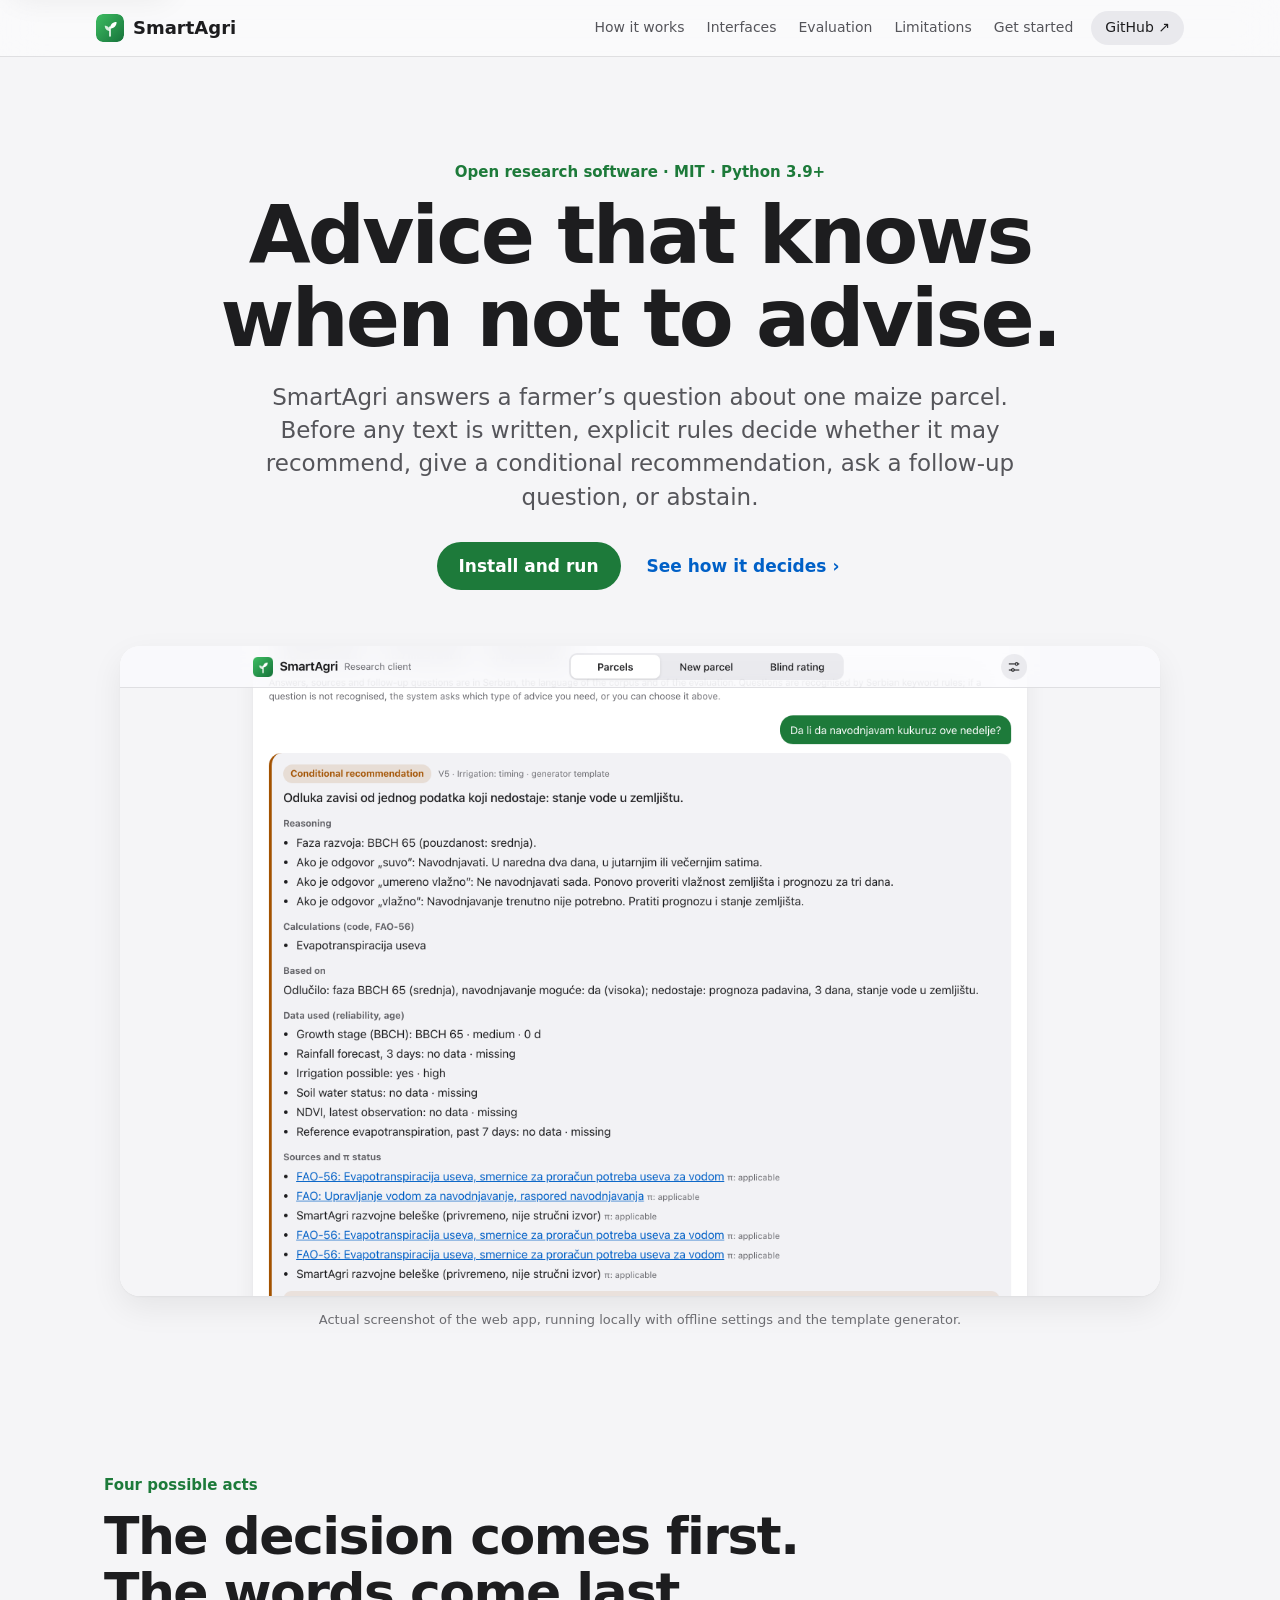
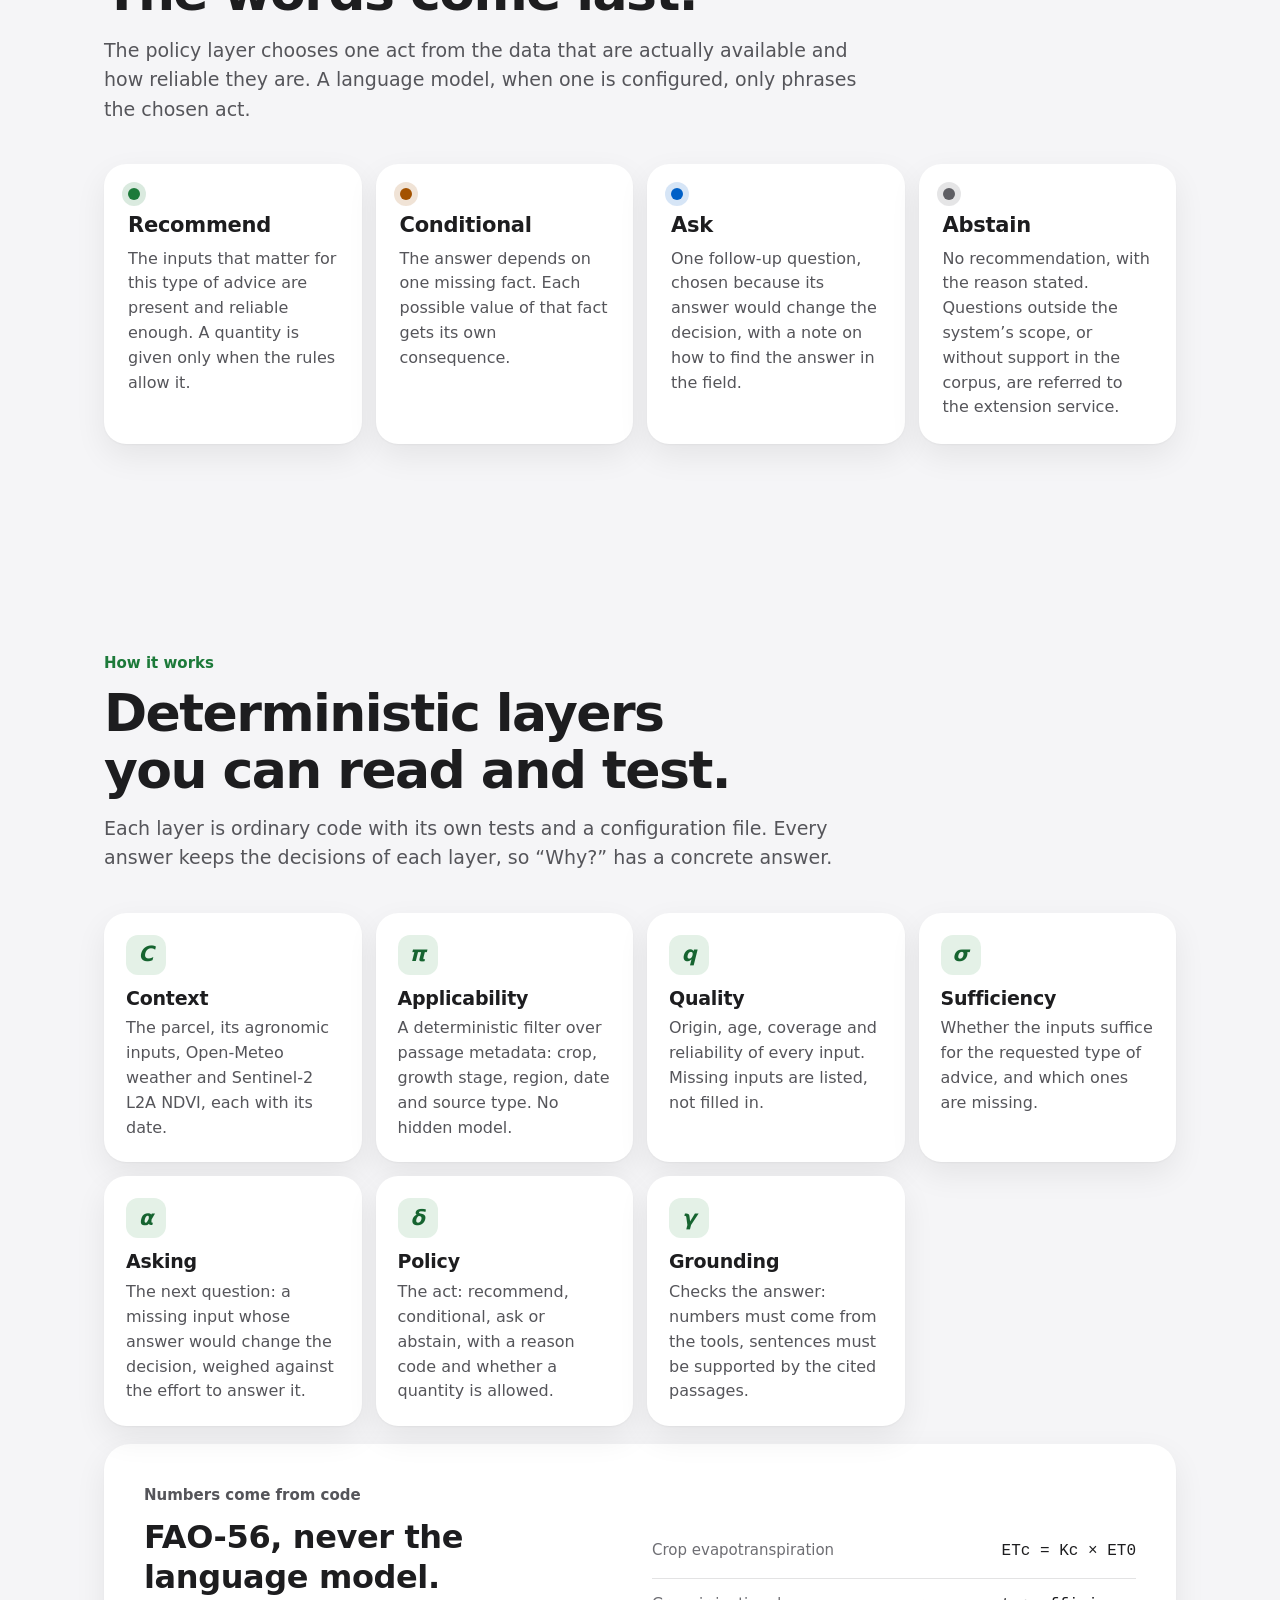
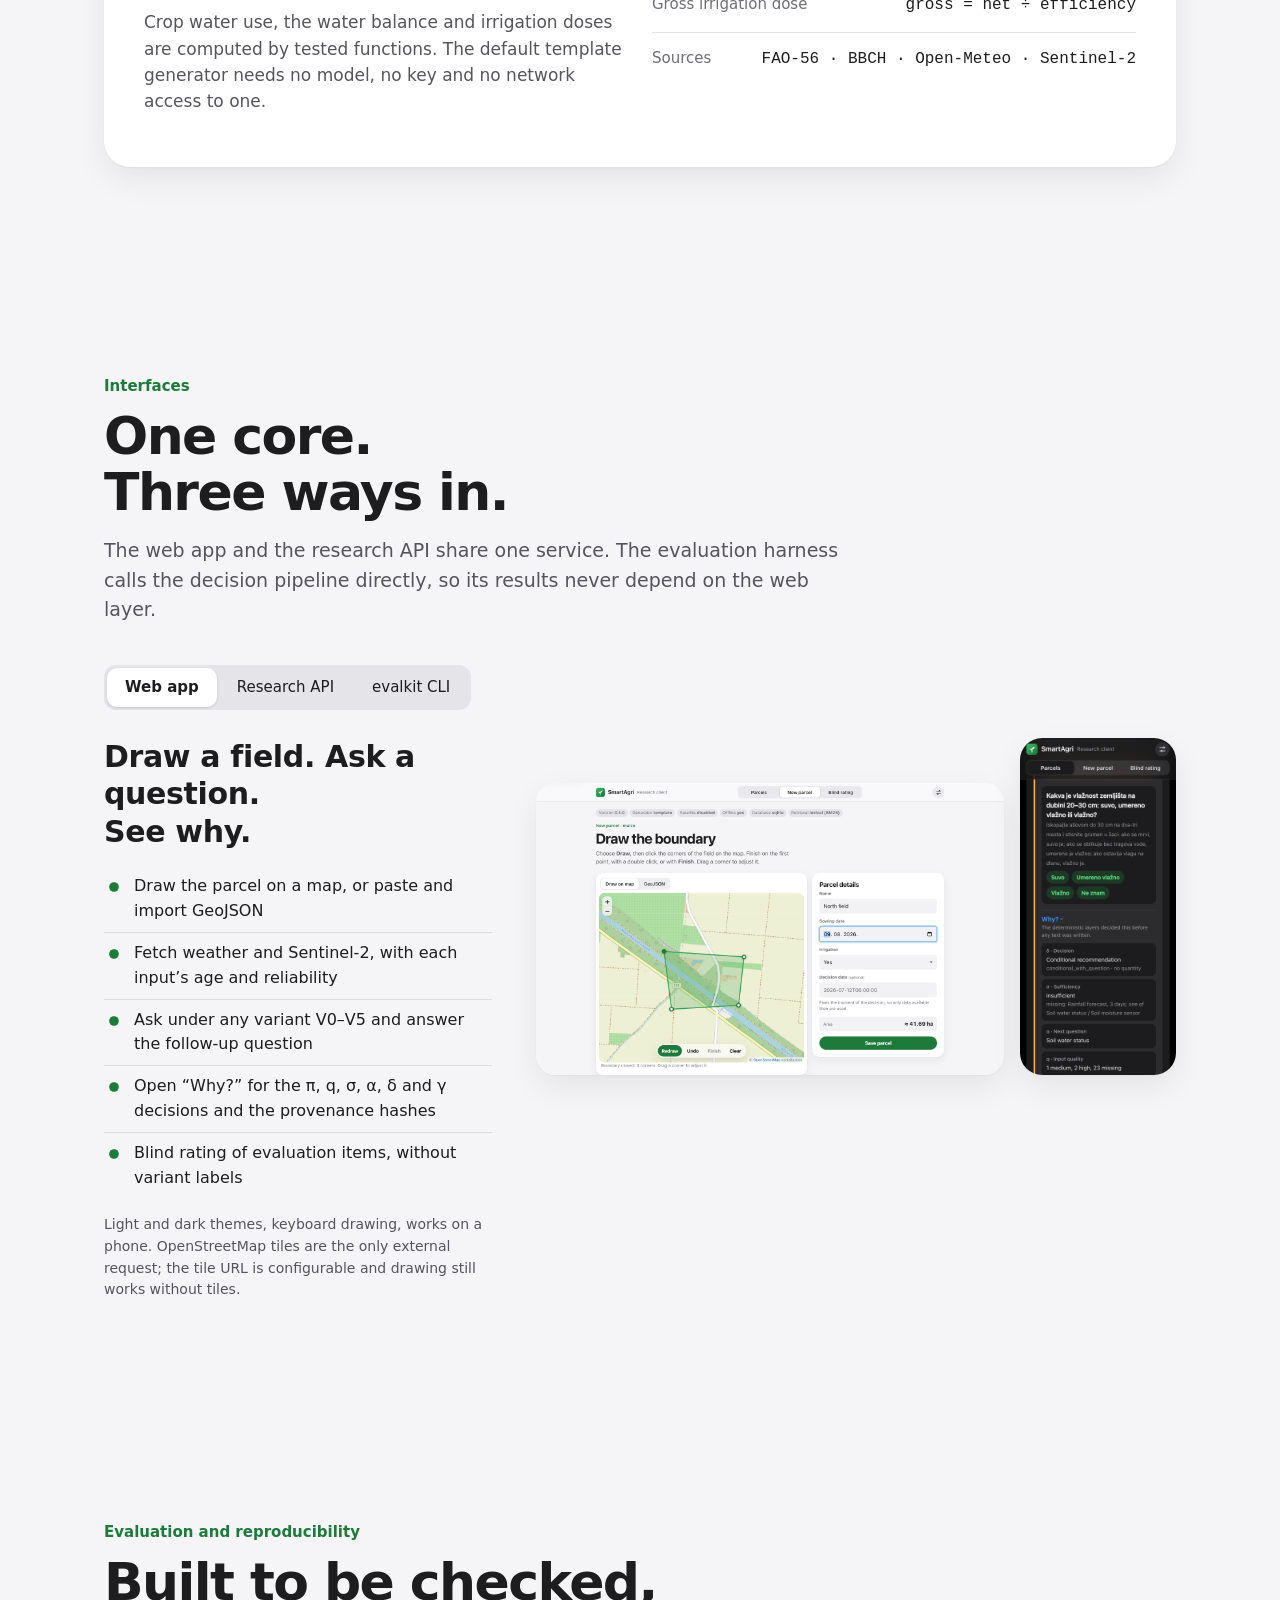
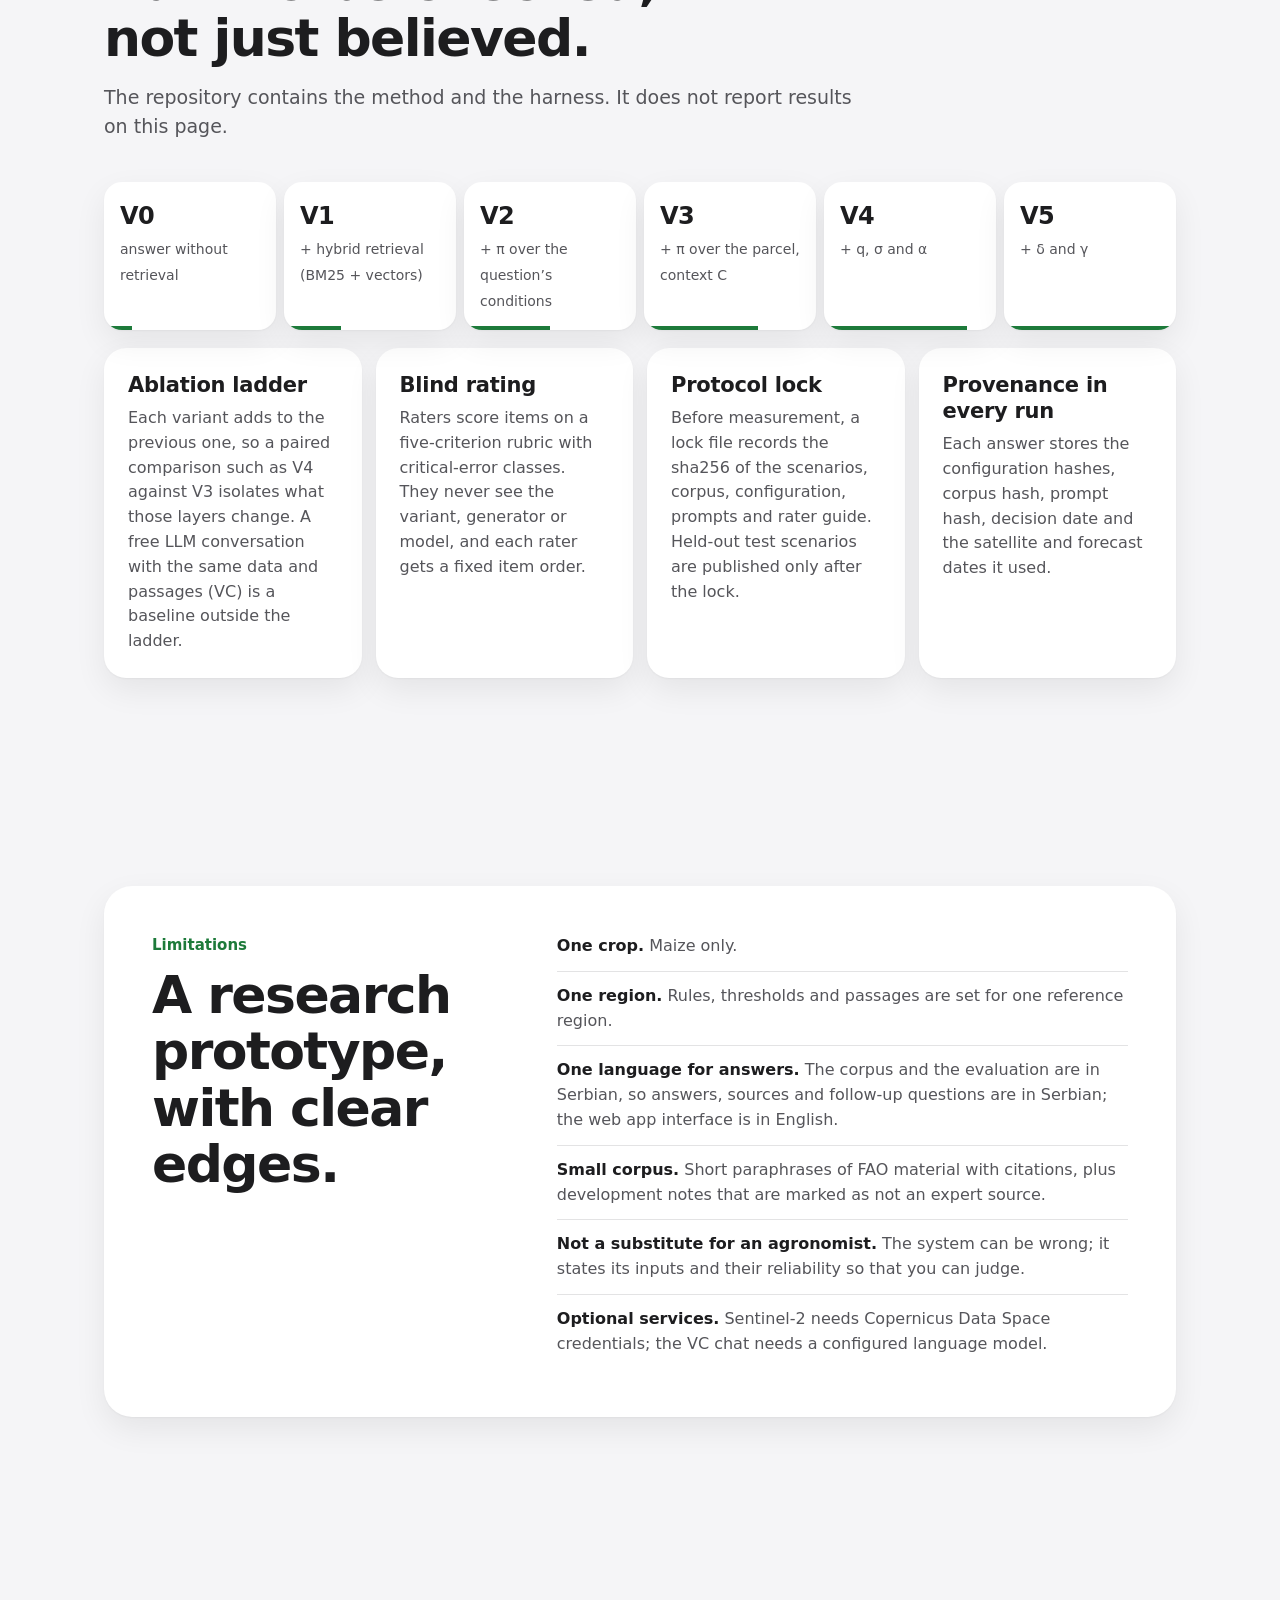
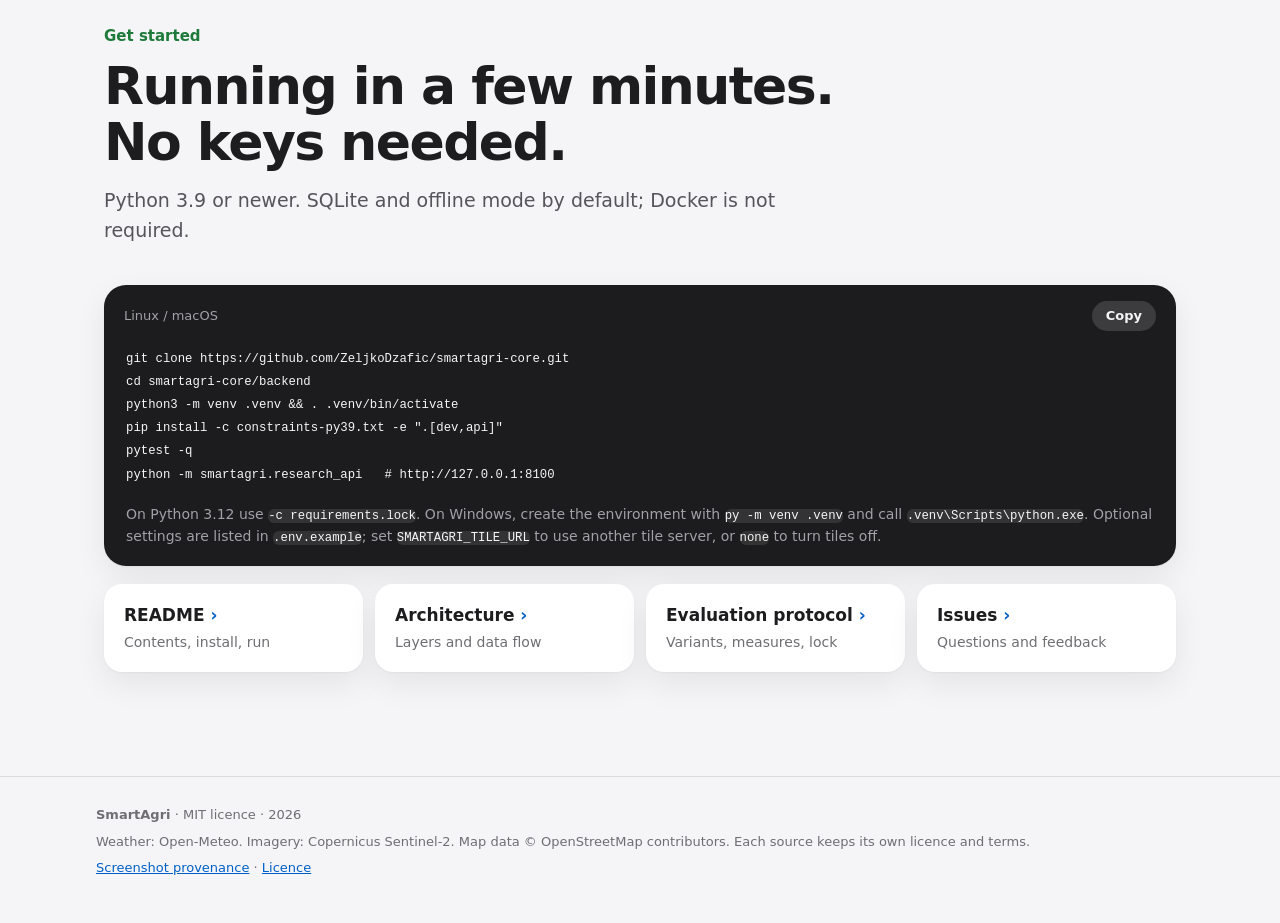
==== website/index.html @ 743f185d "feat: map-based web app and static presentation website" ====
<!doctype html>
<html lang="en">
<head>
  <meta charset="utf-8">
  <meta name="viewport" content="width=device-width, initial-scale=1, viewport-fit=cover">
  <meta name="color-scheme" content="light dark">
  <meta name="description" content="SmartAgri: open, testable core for uncertainty-aware agronomic advice. It decides whether to recommend, give a conditional answer, ask or abstain before any text is generated.">
  <meta name="theme-color" content="#f5f5f7" media="(prefers-color-scheme: light)">
  <meta name="theme-color" content="#000000" media="(prefers-color-scheme: dark)">
  <meta property="og:title" content="SmartAgri: advice that knows when not to advise">
  <meta property="og:description" content="Deterministic decision layers, FAO-56 numbers from code, and an evaluation harness you can rerun.">
  <meta property="og:type" content="website">
  <title>SmartAgri: advice that knows when not to advise</title>
  <link rel="icon" type="image/svg+xml" href="assets/icon.svg">
  <link rel="stylesheet" href="assets/site.css">
  <script defer src="assets/site.js"></script>
</head>
<body>
  <a class="skip-link" href="#main">Skip to content</a>
  <header class="site-header">
    <div class="header-inner">
      <a class="brand" href="#top" aria-label="SmartAgri, top of the page"><img src="assets/icon.svg" alt="" width="28" height="28"><span>SmartAgri</span></a>
      <button id="menu-toggle" class="menu-toggle" type="button" aria-expanded="false" aria-controls="main-nav">Menu</button>
      <nav id="main-nav" aria-label="Main navigation">
        <a href="#how">How it works</a>
        <a href="#interfaces">Interfaces</a>
        <a href="#evaluation">Evaluation</a>
        <a href="#limits">Limitations</a>
        <a href="#start">Get started</a>
      </nav>
      <a class="header-cta" href="https://github.com/ZeljkoDzafic/smartagri-core">GitHub <span aria-hidden="true">↗</span></a>
    </div>
  </header>

  <main id="main">
    <section class="hero" id="top" aria-labelledby="hero-title">
      <p class="eyebrow">Open research software · MIT · Python 3.9+</p>
      <h1 id="hero-title">Advice that knows<br>when not to advise.</h1>
      <p class="hero-lead">SmartAgri answers a farmer’s question about one maize parcel. Before any text is written, explicit rules decide whether it may recommend, give a conditional recommendation, ask a follow-up question, or abstain.</p>
      <div class="hero-actions">
        <a class="button primary" href="#start">Install and run</a>
        <a class="button link" href="#how">See how it decides <span aria-hidden="true">›</span></a>
      </div>
      <figure class="hero-shot">
        <button class="shot-button" type="button" data-image="assets/images/web-advice.png" data-caption="An answer card: conditional recommendation, reasoning, data used with reliability, sources with π status. Offline settings, template generator.">
          <img src="assets/images/web-advice.png" alt="SmartAgri web app showing a question and an answer card marked conditional recommendation, with reasoning, data used with their reliability, and sources with their applicability status" width="1440" height="900" fetchpriority="high">
          <span class="expand-hint">View full size</span>
        </button>
        <figcaption>Actual screenshot of the web app, running locally with offline settings and the template generator.</figcaption>
      </figure>
    </section>

    <section class="acts section" aria-labelledby="acts-title">
      <div class="section-head">
        <p class="eyebrow">Four possible acts</p>
        <h2 id="acts-title">The decision comes first.<br>The words come last.</h2>
        <p>The policy layer chooses one act from the data that are actually available and how reliable they are. A language model, when one is configured, only phrases the chosen act.</p>
      </div>
      <ul class="act-grid">
        <li class="act act-recommend"><span class="dot" aria-hidden="true"></span><h3>Recommend</h3><p>The inputs that matter for this type of advice are present and reliable enough. A quantity is given only when the rules allow it.</p></li>
        <li class="act act-conditional"><span class="dot" aria-hidden="true"></span><h3>Conditional</h3><p>The answer depends on one missing fact. Each possible value of that fact gets its own consequence.</p></li>
        <li class="act act-ask"><span class="dot" aria-hidden="true"></span><h3>Ask</h3><p>One follow-up question, chosen because its answer would change the decision, with a note on how to find the answer in the field.</p></li>
        <li class="act act-abstain"><span class="dot" aria-hidden="true"></span><h3>Abstain</h3><p>No recommendation, with the reason stated. Questions outside the system’s scope, or without support in the corpus, are referred to the extension service.</p></li>
      </ul>
    </section>

    <section class="how section" id="how" aria-labelledby="how-title">
      <div class="section-head">
        <p class="eyebrow">How it works</p>
        <h2 id="how-title">Deterministic layers<br>you can read and test.</h2>
        <p>Each layer is ordinary code with its own tests and a configuration file. Every answer keeps the decisions of each layer, so “Why?” has a concrete answer.</p>
      </div>
      <ol class="layer-grid">
        <li><span class="sym">C</span><h3>Context</h3><p>The parcel, its agronomic inputs, Open-Meteo weather and Sentinel-2 L2A NDVI, each with its date.</p></li>
        <li><span class="sym">π</span><h3>Applicability</h3><p>A deterministic filter over passage metadata: crop, growth stage, region, date and source type. No hidden model.</p></li>
        <li><span class="sym">q</span><h3>Quality</h3><p>Origin, age, coverage and reliability of every input. Missing inputs are listed, not filled in.</p></li>
        <li><span class="sym">σ</span><h3>Sufficiency</h3><p>Whether the inputs suffice for the requested type of advice, and which ones are missing.</p></li>
        <li><span class="sym">α</span><h3>Asking</h3><p>The next question: a missing input whose answer would change the decision, weighed against the effort to answer it.</p></li>
        <li><span class="sym">δ</span><h3>Policy</h3><p>The act: recommend, conditional, ask or abstain, with a reason code and whether a quantity is allowed.</p></li>
        <li><span class="sym">γ</span><h3>Grounding</h3><p>Checks the answer: numbers must come from the tools, sentences must be supported by the cited passages.</p></li>
      </ol>
      <aside class="formula-card" aria-labelledby="formula-title">
        <div>
          <p class="eyebrow">Numbers come from code</p>
          <h3 id="formula-title">FAO-56, never the language model.</h3>
          <p>Crop water use, the water balance and irrigation doses are computed by tested functions. The default template generator needs no model, no key and no network access to one.</p>
        </div>
        <div class="formulas" aria-label="Formulas used">
          <p><span>Crop evapotranspiration</span><code>ETc = Kc × ET0</code></p>
          <p><span>Gross irrigation dose</span><code>gross = net ÷ efficiency</code></p>
          <p><span>Sources</span><code>FAO-56 · BBCH · Open-Meteo · Sentinel-2</code></p>
        </div>
      </aside>
    </section>

    <section class="interfaces section" id="interfaces" aria-labelledby="interfaces-title">
      <div class="section-head">
        <p class="eyebrow">Interfaces</p>
        <h2 id="interfaces-title">One core.<br>Three ways in.</h2>
        <p>The web app and the research API share one service. The evaluation harness calls the decision pipeline directly, so its results never depend on the web layer.</p>
      </div>
      <div class="tabs" role="tablist" aria-label="Choose an interface">
        <button type="button" role="tab" id="tab-web" aria-controls="panel-web" aria-selected="true">Web app</button>
        <button type="button" role="tab" id="tab-api" aria-controls="panel-api" aria-selected="false" tabindex="-1">Research API</button>
        <button type="button" role="tab" id="tab-cli" aria-controls="panel-cli" aria-selected="false" tabindex="-1">evalkit CLI</button>
      </div>

      <article class="panel" id="panel-web" role="tabpanel" aria-labelledby="tab-web">
        <div class="panel-copy">
          <h3>Draw a field. Ask a question.<br>See why.</h3>
          <ul class="checks">
            <li>Draw the parcel on a map, or paste and import GeoJSON</li>
            <li>Fetch weather and Sentinel-2, with each input’s age and reliability</li>
            <li>Ask under any variant V0–V5 and answer the follow-up question</li>
            <li>Open “Why?” for the π, q, σ, α, δ and γ decisions and the provenance hashes</li>
            <li>Blind rating of evaluation items, without variant labels</li>
          </ul>
          <p class="small">Light and dark themes, keyboard drawing, works on a phone. OpenStreetMap tiles are the only external request; the tile URL is configurable and drawing still works without tiles.</p>
        </div>
        <div class="panel-shots">
          <button class="shot-button" type="button" data-image="assets/images/web-draw.png" data-caption="Drawing a parcel boundary on the map. The area is estimated in the browser; the server computes the exact geodesic area.">
            <img src="assets/images/web-draw.png" alt="New parcel screen with a field boundary drawn on an OpenStreetMap map and a form with name, sowing date and irrigation" width="1440" height="900" loading="lazy">
            <span class="expand-hint">View full size</span>
          </button>
          <button class="shot-button phone" type="button" data-image="assets/images/web-phone-dark.png" data-caption="The same client on a phone in the dark theme: the answer card and the Why? panel.">
            <img src="assets/images/web-phone-dark.png" alt="Web app on a phone-sized screen in dark theme showing an answer card and the Why panel with decision layers" width="390" height="844" loading="lazy">
            <span class="expand-hint">View full size</span>
          </button>
        </div>
      </article>

      <article class="panel" id="panel-api" role="tabpanel" aria-labelledby="tab-api" hidden>
        <div class="panel-copy">
          <h3>A small HTTP API<br>for local research use.</h3>
          <p>FastAPI, no accounts, bound to 127.0.0.1 by default. The OpenAPI schema is served at <code>/docs</code>.</p>
          <ul class="checks">
            <li>Parcels and their input profile with quality q</li>
            <li>Advisory conversation under a chosen variant</li>
            <li>Every run stored with config, corpus and prompt hashes</li>
            <li>Rubric and blinded rating queue</li>
          </ul>
        </div>
        <div class="code-card">
          <div class="code-head"><span>Terminal</span><span>commands, not output</span></div>
<pre><code>python -m smartagri.research_api --port 8100

curl -s localhost:8100/api/health
curl -s -X POST localhost:8100/api/parcels \
  -H 'Content-Type: application/json' \
  -d @parcel.json            # name, sowing_date, geometry
curl -s -X POST localhost:8100/api/parcels/$ID/profile/refresh
curl -s -X POST localhost:8100/api/parcels/$ID/chat \
  -H 'Content-Type: application/json' \
  -d '{"text": "Da li da navodnjavam kukuruz?", "variant": "V5"}'</code></pre>
        </div>
      </article>

      <article class="panel" id="panel-cli" role="tabpanel" aria-labelledby="tab-cli" hidden>
        <div class="panel-copy">
          <h3>The evaluation harness<br>in one command line.</h3>
          <ul class="checks">
            <li><code>run</code> scenario sets under one or more variants</li>
            <li><code>report</code> automatic and rated measures, paired comparisons</li>
            <li><code>guard</code> n-gram leakage check between scenarios and corpus</li>
            <li><code>lock</code> sha256 of scenarios, corpus, config, prompts and rater guide</li>
            <li><code>export</code> and <code>sweep</code> for items, ratings and synthetic variations</li>
          </ul>
        </div>
        <div class="code-card">
          <div class="code-head"><span>Terminal</span><span>commands, not output</span></div>
<pre><code>cd backend
python -m smartagri.evalkit run --set dev
python -m smartagri.evalkit report
python -m smartagri.evalkit report --compare V4 V3
python -m smartagri.evalkit guard --set dev</code></pre>
        </div>
      </article>
    </section>

    <section class="evaluation section" id="evaluation" aria-labelledby="evaluation-title">
      <div class="section-head">
        <p class="eyebrow">Evaluation and reproducibility</p>
        <h2 id="evaluation-title">Built to be checked,<br>not just believed.</h2>
        <p>The repository contains the method and the harness. It does not report results on this page.</p>
      </div>
      <div class="ladder" role="list" aria-label="Ablation ladder">
        <div role="listitem"><b>V0</b><span>answer without retrieval</span></div>
        <div role="listitem"><b>V1</b><span>+ hybrid retrieval (BM25 + vectors)</span></div>
        <div role="listitem"><b>V2</b><span>+ π over the question’s conditions</span></div>
        <div role="listitem"><b>V3</b><span>+ π over the parcel, context C</span></div>
        <div role="listitem"><b>V4</b><span>+ q, σ and α</span></div>
        <div role="listitem"><b>V5</b><span>+ δ and γ</span></div>
      </div>
      <div class="feature-grid">
        <article><h3>Ablation ladder</h3><p>Each variant adds to the previous one, so a paired comparison such as V4 against V3 isolates what those layers change. A free LLM conversation with the same data and passages (VC) is a baseline outside the ladder.</p></article>
        <article><h3>Blind rating</h3><p>Raters score items on a five-criterion rubric with critical-error classes. They never see the variant, generator or model, and each rater gets a fixed item order.</p></article>
        <article><h3>Protocol lock</h3><p>Before measurement, a lock file records the sha256 of the scenarios, corpus, configuration, prompts and rater guide. Held-out test scenarios are published only after the lock.</p></article>
        <article><h3>Provenance in every run</h3><p>Each answer stores the configuration hashes, corpus hash, prompt hash, decision date and the satellite and forecast dates it used.</p></article>
      </div>
    </section>

    <section class="limits section" id="limits" aria-labelledby="limits-title">
      <div class="limits-card">
        <div>
          <p class="eyebrow">Limitations</p>
          <h2 id="limits-title">A research prototype,<br>with clear edges.</h2>
        </div>
        <ul>
          <li><b>One crop.</b> Maize only.</li>
          <li><b>One region.</b> Rules, thresholds and passages are set for one reference region.</li>
          <li><b>One language for answers.</b> The corpus and the evaluation are in Serbian, so answers, sources and follow-up questions are in Serbian; the web app interface is in English.</li>
          <li><b>Small corpus.</b> Short paraphrases of FAO material with citations, plus development notes that are marked as not an expert source.</li>
          <li><b>Not a substitute for an agronomist.</b> The system can be wrong; it states its inputs and their reliability so that you can judge.</li>
          <li><b>Optional services.</b> Sentinel-2 needs Copernicus Data Space credentials; the VC chat needs a configured language model.</li>
        </ul>
      </div>
    </section>

    <section class="start section" id="start" aria-labelledby="start-title">
      <div class="section-head">
        <p class="eyebrow">Get started</p>
        <h2 id="start-title">Running in a few minutes.<br>No keys needed.</h2>
        <p>Python 3.9 or newer. SQLite and offline mode by default; Docker is not required.</p>
      </div>
      <div class="install-card">
        <div class="code-head"><span>Linux / macOS</span><button id="copy-install" class="copy-button" type="button">Copy</button></div>
<pre id="install-command"><code>git clone https://github.com/ZeljkoDzafic/smartagri-core.git
cd smartagri-core/backend
python3 -m venv .venv &amp;&amp; . .venv/bin/activate
pip install -c constraints-py39.txt -e ".[dev,api]"
pytest -q
python -m smartagri.research_api   # http://127.0.0.1:8100</code></pre>
        <p class="small">On Python 3.12 use <code>-c requirements.lock</code>. On Windows, create the environment with <code>py -m venv .venv</code> and call <code>.venv\Scripts\python.exe</code>. Optional settings are listed in <code>.env.example</code>; set <code>SMARTAGRI_TILE_URL</code> to use another tile server, or <code>none</code> to turn tiles off.</p>
        <p id="copy-status" class="small" role="status" aria-live="polite"></p>
      </div>
      <div class="link-grid">
        <a href="https://github.com/ZeljkoDzafic/smartagri-core#readme"><b>README</b><span>Contents, install, run</span></a>
        <a href="https://github.com/ZeljkoDzafic/smartagri-core/blob/main/docs/architecture.md"><b>Architecture</b><span>Layers and data flow</span></a>
        <a href="https://github.com/ZeljkoDzafic/smartagri-core/blob/main/docs/evaluation.md"><b>Evaluation protocol</b><span>Variants, measures, lock</span></a>
        <a href="https://github.com/ZeljkoDzafic/smartagri-core/issues"><b>Issues</b><span>Questions and feedback</span></a>
      </div>
    </section>
  </main>

  <footer class="site-footer">
    <div class="footer-inner">
      <p><b>SmartAgri</b> · MIT licence · 2026</p>
      <p>Weather: Open-Meteo. Imagery: Copernicus Sentinel-2. Map data © OpenStreetMap contributors. Each source keeps its own licence and terms.</p>
      <p><a href="assets/screenshots.json">Screenshot provenance</a> · <a href="https://github.com/ZeljkoDzafic/smartagri-core/blob/main/LICENSE">Licence</a></p>
    </div>
  </footer>

  <dialog id="image-dialog" aria-label="Screenshot">
    <div class="dialog-top"><span id="dialog-caption"></span><button id="close-dialog" type="button" aria-label="Close screenshot">Close</button></div>
    <img id="dialog-image" src="assets/images/web-advice.png" alt="">
  </dialog>
</body>
</html>
---- website/assets/site.css ----
/* SmartAgri presentation site. System fonts only, no external resources. Light and dark themes. */
:root {
  --bg: #f5f5f7; --surface: #ffffff; --surface-2: #f2f2f5; --fill: rgba(118, 118, 128, 0.12);
  --text: #1d1d1f; --text-2: #55555a; --text-3: #6e6e73; --separator: rgba(60, 60, 67, 0.14);
  --accent: #1d7a3a; --accent-strong: #166430; --accent-soft: rgba(36, 138, 61, 0.12); --on-accent: #fff;
  --blue: #0060c7; --orange: #a35200; --gray: #5f5f64; --bar: rgba(251, 251, 253, 0.74);
  --shadow: 0 1px 2px rgba(0, 0, 0, 0.04), 0 12px 32px rgba(0, 0, 0, 0.07);
  --focus: #0071e3; --mono: ui-monospace, "SF Mono", SFMono-Regular, Menlo, Consolas, monospace;
  --ease: cubic-bezier(0.25, 0.1, 0.25, 1); color-scheme: light;
}
@media (prefers-color-scheme: dark) {
  :root {
    --bg: #000; --surface: #1c1c1e; --surface-2: #2c2c2e; --fill: rgba(118, 118, 128, 0.24);
    --text: #f5f5f7; --text-2: #c7c7cc; --text-3: #a1a1a6; --separator: rgba(84, 84, 88, 0.6);
    --accent: #30d158; --accent-strong: #5ee07f; --accent-soft: rgba(48, 209, 88, 0.16); --on-accent: #00230b;
    --blue: #4aa3ff; --orange: #ffb340; --gray: #a1a1a6; --bar: rgba(22, 22, 23, 0.72);
    --shadow: 0 1px 2px rgba(0, 0, 0, 0.4), 0 12px 32px rgba(0, 0, 0, 0.4); --focus: #4aa3ff; color-scheme: dark;
  }
}
*, *::before, *::after { box-sizing: border-box; }
html { scroll-behavior: smooth; scroll-padding-top: 72px; -webkit-text-size-adjust: 100%; text-size-adjust: 100%; }
body {
  margin: 0; background: var(--bg); color: var(--text); overflow-x: hidden;
  font: 17px/1.55 -apple-system, BlinkMacSystemFont, "SF Pro Text", "Segoe UI", system-ui, Roboto, "Helvetica Neue", Arial, sans-serif;
  -webkit-font-smoothing: antialiased; -moz-osx-font-smoothing: grayscale;
}
h1, h2, h3 { font-family: -apple-system, BlinkMacSystemFont, "SF Pro Display", "Segoe UI", system-ui, sans-serif; margin: 0; }
h1 { font-size: clamp(40px, 8vw, 80px); line-height: 1.04; letter-spacing: -0.035em; font-weight: 700; }
h2 { font-size: clamp(30px, 5vw, 52px); line-height: 1.08; letter-spacing: -0.03em; font-weight: 700; }
h3 { font-size: 21px; line-height: 1.25; letter-spacing: -0.012em; font-weight: 650; }
p { margin: 0 0 12px; }
a { color: var(--blue); }
img { display: block; max-width: 100%; height: auto; }
[hidden] { display: none !important; }
code { font-family: var(--mono); font-size: 0.88em; background: var(--fill); padding: 1px 6px; border-radius: 6px; overflow-wrap: anywhere; }
button { font: inherit; color: inherit; cursor: pointer; }
:focus-visible { outline: 3px solid var(--focus); outline-offset: 3px; border-radius: 8px; }
.skip-link { position: absolute; left: 12px; top: -60px; z-index: 100; background: var(--surface); color: var(--text); padding: 10px 14px; border-radius: 10px; box-shadow: var(--shadow); }
.skip-link:focus { top: 12px; }
.small { font-size: 14px; color: var(--text-3); }
.eyebrow { font-size: 15px; font-weight: 600; color: var(--accent); margin-bottom: 10px; }

/* header */
.site-header {
  position: sticky; top: 0; z-index: 50; background: var(--bar); border-bottom: 1px solid var(--separator);
  -webkit-backdrop-filter: saturate(180%) blur(20px); backdrop-filter: saturate(180%) blur(20px);
}
.header-inner { max-width: 1120px; margin: 0 auto; padding: 0 16px; height: 56px; display: flex; align-items: center; gap: 18px; }
.brand { display: inline-flex; align-items: center; gap: 9px; color: var(--text); text-decoration: none; font-weight: 650; font-size: 18px; }
.brand img { border-radius: 7px; }
#main-nav { display: flex; gap: 22px; margin-left: auto; }
#main-nav a { color: var(--text-2); text-decoration: none; font-size: 14px; }
#main-nav a:hover { color: var(--text); }
.header-cta { font-size: 14px; text-decoration: none; background: var(--fill); color: var(--text); padding: 6px 14px; border-radius: 999px; white-space: nowrap; }
.menu-toggle { display: none; margin-left: auto; border: 0; background: var(--fill); border-radius: 999px; padding: 6px 14px; font-size: 14px; }
@media (max-width: 820px) {
  .menu-toggle { display: inline-block; }
  .header-cta { display: none; }
  #main-nav { display: none; position: absolute; left: 0; right: 0; top: 56px; flex-direction: column; gap: 0; padding: 6px 16px 14px;
    background: var(--surface); border-bottom: 1px solid var(--separator); box-shadow: var(--shadow); }
  #main-nav.open { display: flex; }
  #main-nav a { padding: 12px 0; font-size: 17px; border-bottom: 1px solid var(--separator); }
}

/* sections */
.section, .hero { max-width: 1120px; margin: 0 auto; padding: 72px 16px; }
@media (min-width: 760px) { .section, .hero { padding: 104px 24px; } }
.section-head { max-width: 760px; margin-bottom: 40px; }
.section-head p:last-child { color: var(--text-2); font-size: 19px; margin-top: 16px; }
.hero { text-align: center; padding-bottom: 40px; }
.hero h1 { margin: 6px auto 20px; }
.hero-lead { font-size: clamp(19px, 2.4vw, 23px); color: var(--text-2); max-width: 760px; margin: 0 auto 28px; line-height: 1.45; }
.hero-actions { display: flex; flex-wrap: wrap; gap: 14px 22px; justify-content: center; align-items: center; }
.button { display: inline-flex; align-items: center; gap: 6px; text-decoration: none; border-radius: 999px; padding: 11px 22px; font-size: 17px; font-weight: 550; transition: background 0.2s var(--ease), transform 0.15s var(--ease); }
.button.primary { background: var(--accent); color: var(--on-accent); }
.button.primary:hover { background: var(--accent-strong); }
.button.link { color: var(--blue); padding-left: 4px; padding-right: 4px; }
.button.link:hover { text-decoration: underline; }
.hero-shot { margin: 56px auto 0; max-width: 1040px; }
.hero-shot figcaption { font-size: 13px; color: var(--text-3); margin-top: 14px; }

/* screenshot buttons */
.shot-button { position: relative; display: block; padding: 0; border: 0; background: var(--surface); border-radius: 20px; overflow: hidden; box-shadow: var(--shadow); width: 100%; transition: transform 0.25s var(--ease); }
.shot-button:hover { transform: translateY(-3px); }
.expand-hint { position: absolute; right: 12px; bottom: 12px; font-size: 13px; font-weight: 550; padding: 5px 12px; border-radius: 999px; background: var(--bar); color: var(--text);
  -webkit-backdrop-filter: blur(14px); backdrop-filter: blur(14px); opacity: 0; transition: opacity 0.2s var(--ease); }
.shot-button:hover .expand-hint, .shot-button:focus-visible .expand-hint { opacity: 1; }

/* acts */
.act-grid { list-style: none; margin: 0; padding: 0; display: grid; gap: 14px; grid-template-columns: repeat(auto-fit, minmax(min(100%, 240px), 1fr)); }
.act { background: var(--surface); border-radius: 22px; padding: 24px; box-shadow: var(--shadow); }
.act h3 { margin: 12px 0 8px; }
.act p { color: var(--text-2); font-size: 16px; margin: 0; }
.dot { display: block; width: 12px; height: 12px; border-radius: 50%; background: var(--c); box-shadow: 0 0 0 6px color-mix(in srgb, var(--c) 16%, transparent); }
.act-recommend { --c: var(--accent); } .act-conditional { --c: var(--orange); } .act-ask { --c: var(--blue); } .act-abstain { --c: var(--gray); }

/* layers */
.layer-grid { list-style: none; margin: 0; padding: 0; display: grid; gap: 14px; grid-template-columns: repeat(auto-fill, minmax(min(100%, 230px), 1fr)); }
.layer-grid li { background: var(--surface); border-radius: 22px; padding: 22px; box-shadow: var(--shadow); }
.layer-grid h3 { margin: 12px 0 6px; font-size: 19px; }
.layer-grid p { color: var(--text-2); font-size: 16px; margin: 0; }
.sym { display: inline-grid; place-items: center; width: 40px; height: 40px; border-radius: 12px; background: var(--accent-soft); color: var(--accent-strong); font-size: 21px; font-style: italic; font-weight: 650; }
.formula-card { margin-top: 18px; display: grid; gap: 24px; grid-template-columns: minmax(0, 1fr); align-items: center; background: var(--surface); border-radius: 26px; padding: 28px; box-shadow: var(--shadow); }
@media (min-width: 860px) { .formula-card { grid-template-columns: minmax(0, 1fr) minmax(0, 1fr); padding: 40px; } }
.formula-card h3 { font-size: clamp(24px, 3vw, 32px); margin-bottom: 12px; }
.formula-card p { color: var(--text-2); }
.formulas p { display: flex; flex-wrap: wrap; justify-content: space-between; gap: 6px 16px; padding: 14px 0; margin: 0; border-top: 1px solid var(--separator); }
.formulas p:first-child { border-top: 0; }
.formulas span { color: var(--text-3); font-size: 15px; }
.formulas code { background: none; padding: 0; font-size: 16px; color: var(--text); }

/* interfaces */
.tabs { display: inline-flex; flex-wrap: wrap; background: var(--fill); border-radius: 12px; padding: 3px; gap: 2px; margin-bottom: 28px; max-width: 100%; }
.tabs [role="tab"] { border: 0; background: transparent; padding: 8px 18px; border-radius: 10px; font-size: 15px; font-weight: 500; white-space: nowrap; }
.tabs [role="tab"][aria-selected="true"] { background: var(--surface); box-shadow: 0 1px 3px rgba(0, 0, 0, 0.12); font-weight: 650; }
.panel { display: grid; gap: 28px; grid-template-columns: minmax(0, 1fr); align-items: start; animation: fade 0.3s var(--ease); }
@media (min-width: 900px) { .panel { grid-template-columns: minmax(0, 0.85fr) minmax(0, 1.4fr); gap: 44px; } }
@keyframes fade { from { opacity: 0; transform: translateY(6px); } to { opacity: 1; transform: none; } }
.panel-copy h3 { font-size: clamp(24px, 3vw, 30px); margin-bottom: 16px; }
.panel-copy p { color: var(--text-2); }
.checks { list-style: none; padding: 0; margin: 0 0 16px; }
.checks li { position: relative; padding: 8px 0 8px 30px; border-top: 1px solid var(--separator); font-size: 16px; }
.checks li:first-child { border-top: 0; }
.checks li::before { content: ""; position: absolute; left: 2px; top: 13px; width: 16px; height: 16px; border-radius: 50%; background: var(--accent-soft);
  box-shadow: inset 0 0 0 5px var(--accent-soft), inset 0 0 0 16px var(--accent); transform: scale(0.6); }
.panel-shots { display: grid; gap: 16px; grid-template-columns: minmax(0, 3fr) minmax(0, 1fr); align-items: end; }
.shot-button.phone { border-radius: 22px; }
@media (max-width: 560px) { .panel-shots { grid-template-columns: minmax(0, 1fr); } .shot-button.phone { max-width: 260px; margin: 0 auto; } }
.code-card, .install-card { background: #1c1c1e; color: #f5f5f7; border-radius: 22px; padding: 6px; box-shadow: var(--shadow); min-width: 0; }
.code-head { display: flex; justify-content: space-between; align-items: center; gap: 10px; font-size: 13px; color: #a1a1a6; padding: 10px 14px 4px; }
.code-card pre, .install-card pre { margin: 0; padding: 12px 16px 18px; overflow-x: auto; font-family: var(--mono); font-size: 14px; line-height: 1.65; }
.code-card code, .install-card code { background: none; padding: 0; color: inherit; overflow-wrap: normal; }
.install-card .small { color: #a1a1a6; padding: 0 16px; }
.install-card .small code { background: rgba(255, 255, 255, 0.1); color: #f5f5f7; overflow-wrap: anywhere; }
.copy-button { border: 0; background: rgba(255, 255, 255, 0.14); color: #f5f5f7; border-radius: 999px; padding: 5px 14px; font-size: 13px; font-weight: 550; }
.copy-button:hover { background: rgba(255, 255, 255, 0.22); }
.install-card #copy-status:empty { display: none; }

/* evaluation */
.ladder { display: grid; grid-template-columns: repeat(auto-fit, minmax(min(100%, 160px), 1fr)); gap: 8px; margin-bottom: 18px; counter-reset: rung; }
.ladder div { background: var(--surface); border-radius: 18px; padding: 16px; box-shadow: var(--shadow); position: relative; overflow: hidden; }
.ladder div::after { content: ""; position: absolute; left: 0; bottom: 0; height: 4px; background: var(--accent); width: var(--w, 16%); }
.ladder div:nth-child(2) { --w: 33%; } .ladder div:nth-child(3) { --w: 50%; } .ladder div:nth-child(4) { --w: 66%; } .ladder div:nth-child(5) { --w: 83%; } .ladder div:nth-child(6) { --w: 100%; }
.ladder b { display: block; font-size: 24px; letter-spacing: -0.02em; }
.ladder span { font-size: 14px; color: var(--text-2); }
.feature-grid { display: grid; gap: 14px; grid-template-columns: repeat(auto-fit, minmax(min(100%, 250px), 1fr)); }
.feature-grid article { background: var(--surface); border-radius: 22px; padding: 24px; box-shadow: var(--shadow); }
.feature-grid h3 { margin-bottom: 8px; }
.feature-grid p { color: var(--text-2); font-size: 16px; margin: 0; }

/* limitations */
.limits-card { display: grid; gap: 24px; grid-template-columns: minmax(0, 1fr); background: var(--surface); border-radius: 28px; padding: 28px; box-shadow: var(--shadow); }
@media (min-width: 860px) { .limits-card { grid-template-columns: minmax(0, 0.8fr) minmax(0, 1.2fr); padding: 48px; } }
.limits-card ul { list-style: none; margin: 0; padding: 0; }
.limits-card li { padding: 12px 0; border-top: 1px solid var(--separator); color: var(--text-2); font-size: 16px; }
.limits-card li:first-child { border-top: 0; padding-top: 0; }
.limits-card b { color: var(--text); }

/* start */
.link-grid { display: grid; gap: 12px; margin-top: 18px; grid-template-columns: repeat(auto-fit, minmax(min(100%, 220px), 1fr)); }
.link-grid a { background: var(--surface); border-radius: 18px; padding: 18px 20px; text-decoration: none; color: var(--text); box-shadow: var(--shadow); transition: transform 0.2s var(--ease); }
.link-grid a:hover { transform: translateY(-2px); }
.link-grid b { display: block; }
.link-grid b::after { content: " ›"; color: var(--blue); }
.link-grid span { font-size: 14px; color: var(--text-3); }

/* footer */
.site-footer { border-top: 1px solid var(--separator); }
.footer-inner { max-width: 1120px; margin: 0 auto; padding: 28px 16px 40px; font-size: 13px; color: var(--text-3); }
.footer-inner p { margin: 0 0 6px; }

/* dialog */
dialog { border: 0; padding: 0; border-radius: 20px; background: var(--surface); color: var(--text); box-shadow: var(--shadow); width: min(1200px, calc(100vw - 24px)); max-height: calc(100vh - 24px); overflow: auto; }
dialog::backdrop { background: rgba(0, 0, 0, 0.55); -webkit-backdrop-filter: blur(6px); backdrop-filter: blur(6px); }
.dialog-top { position: sticky; top: 0; display: flex; justify-content: space-between; align-items: center; gap: 14px; padding: 12px 16px; background: var(--bar);
  -webkit-backdrop-filter: blur(16px); backdrop-filter: blur(16px); font-size: 14px; color: var(--text-2); }
.dialog-top button { border: 0; background: var(--fill); border-radius: 999px; padding: 6px 14px; font-size: 14px; font-weight: 550; flex: none; }
#dialog-image { margin: 0 auto; }
body.modal-open { overflow: hidden; }

@media (prefers-reduced-motion: reduce) {
  html { scroll-behavior: auto; }
  *, *::before, *::after { animation-duration: 0.001ms !important; transition-duration: 0.001ms !important; }
  .shot-button:hover, .link-grid a:hover { transform: none; }
}
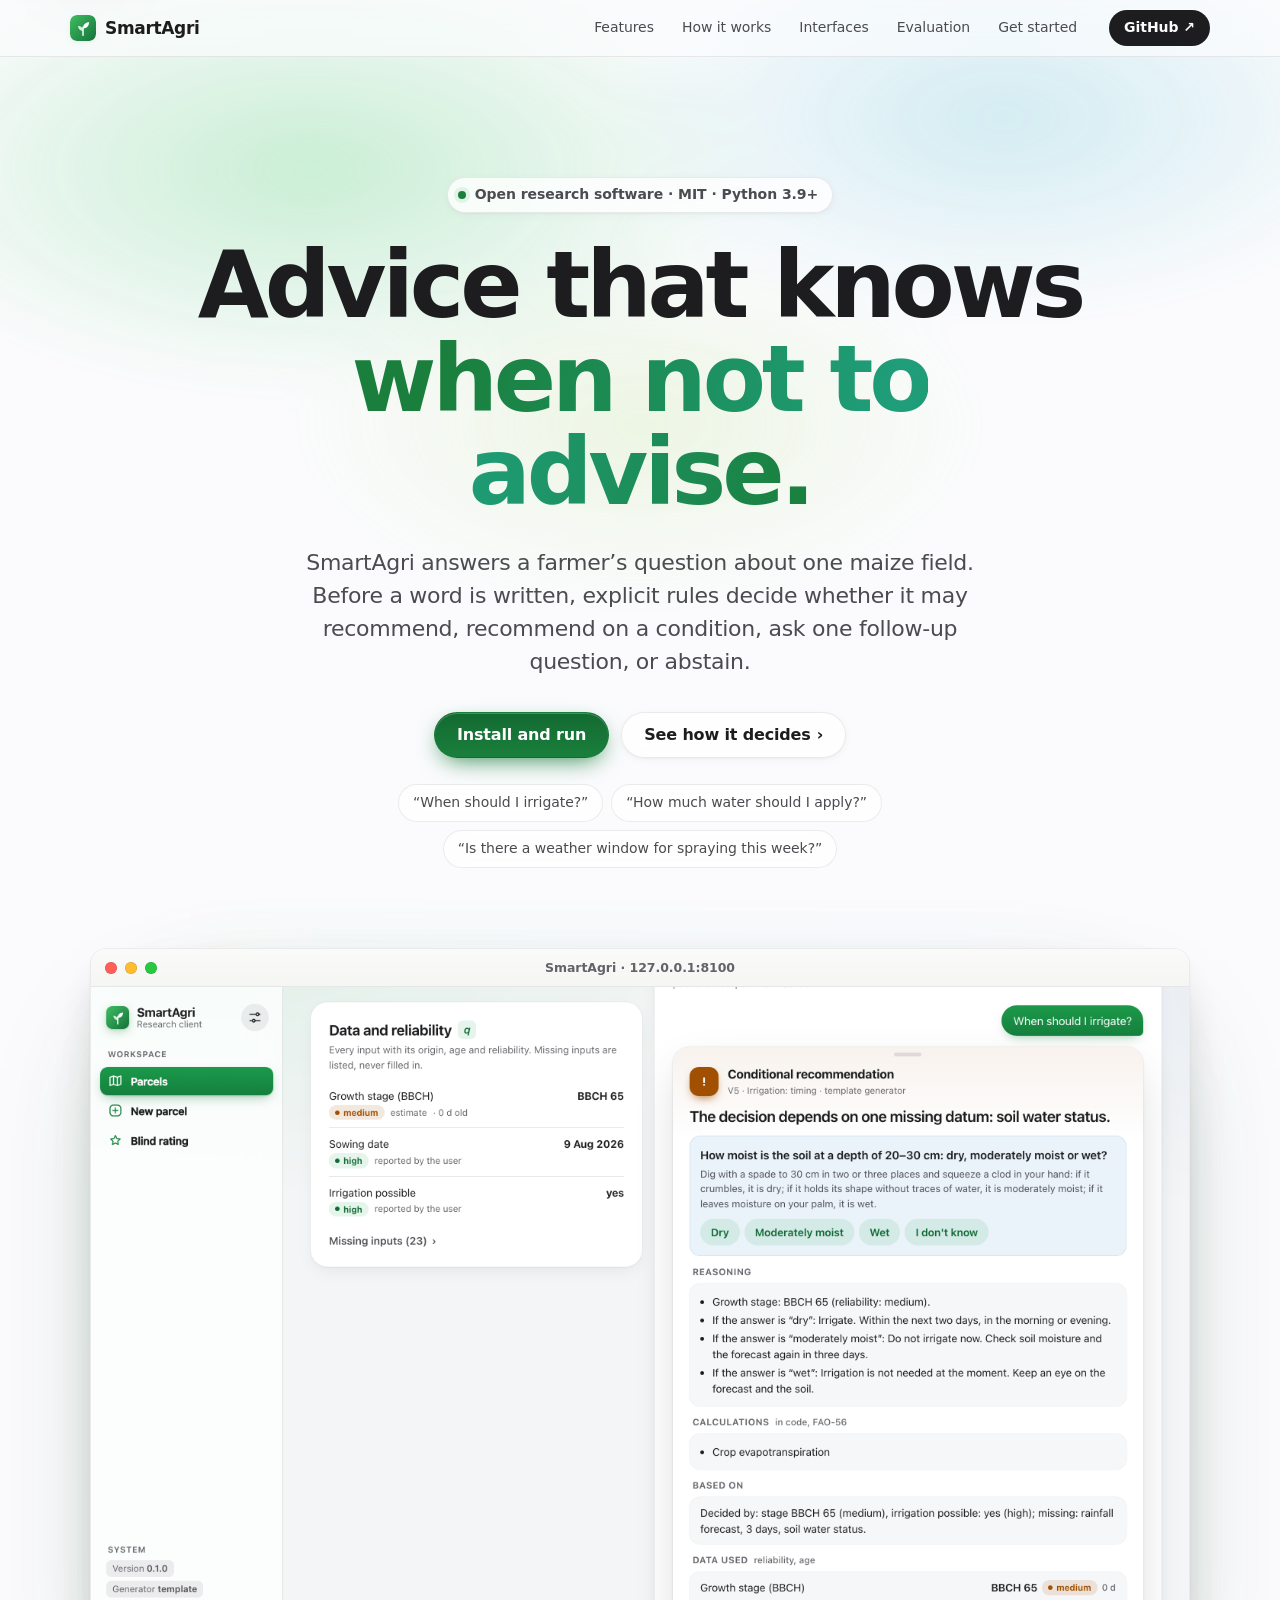
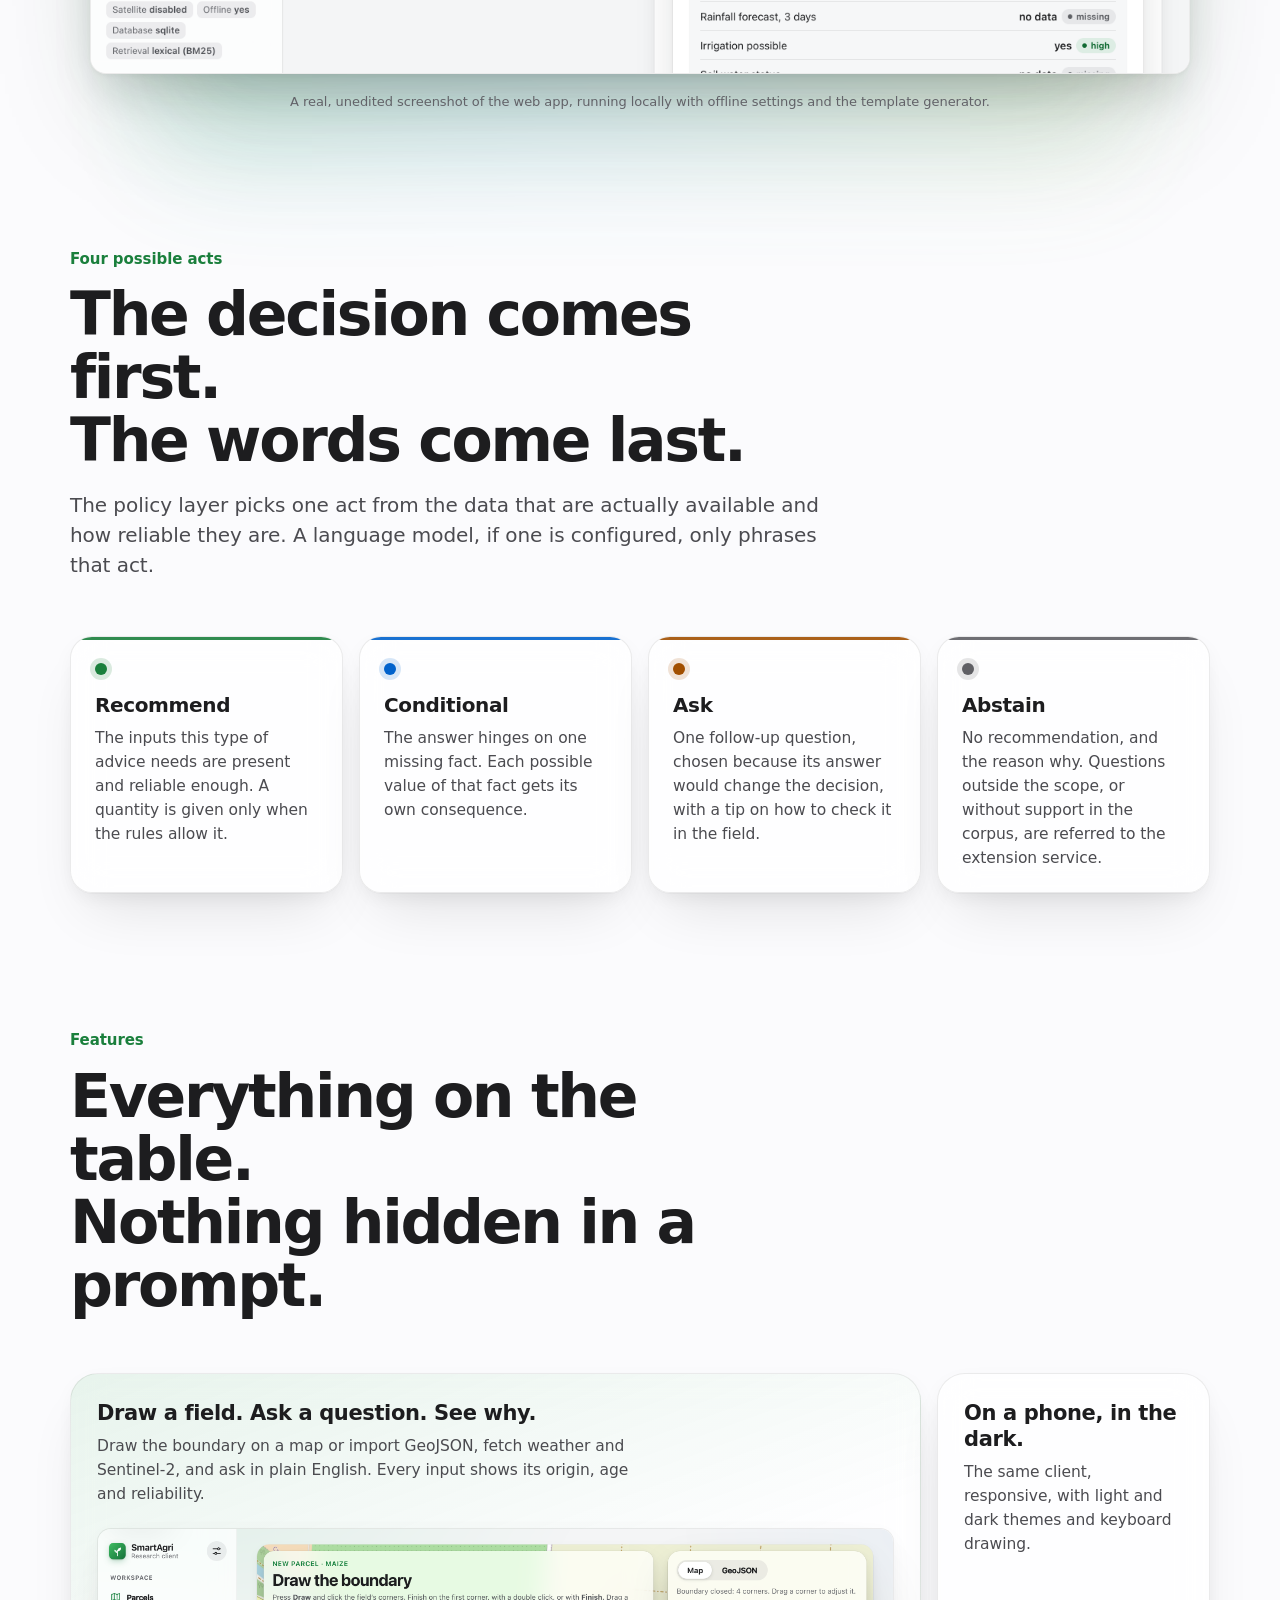
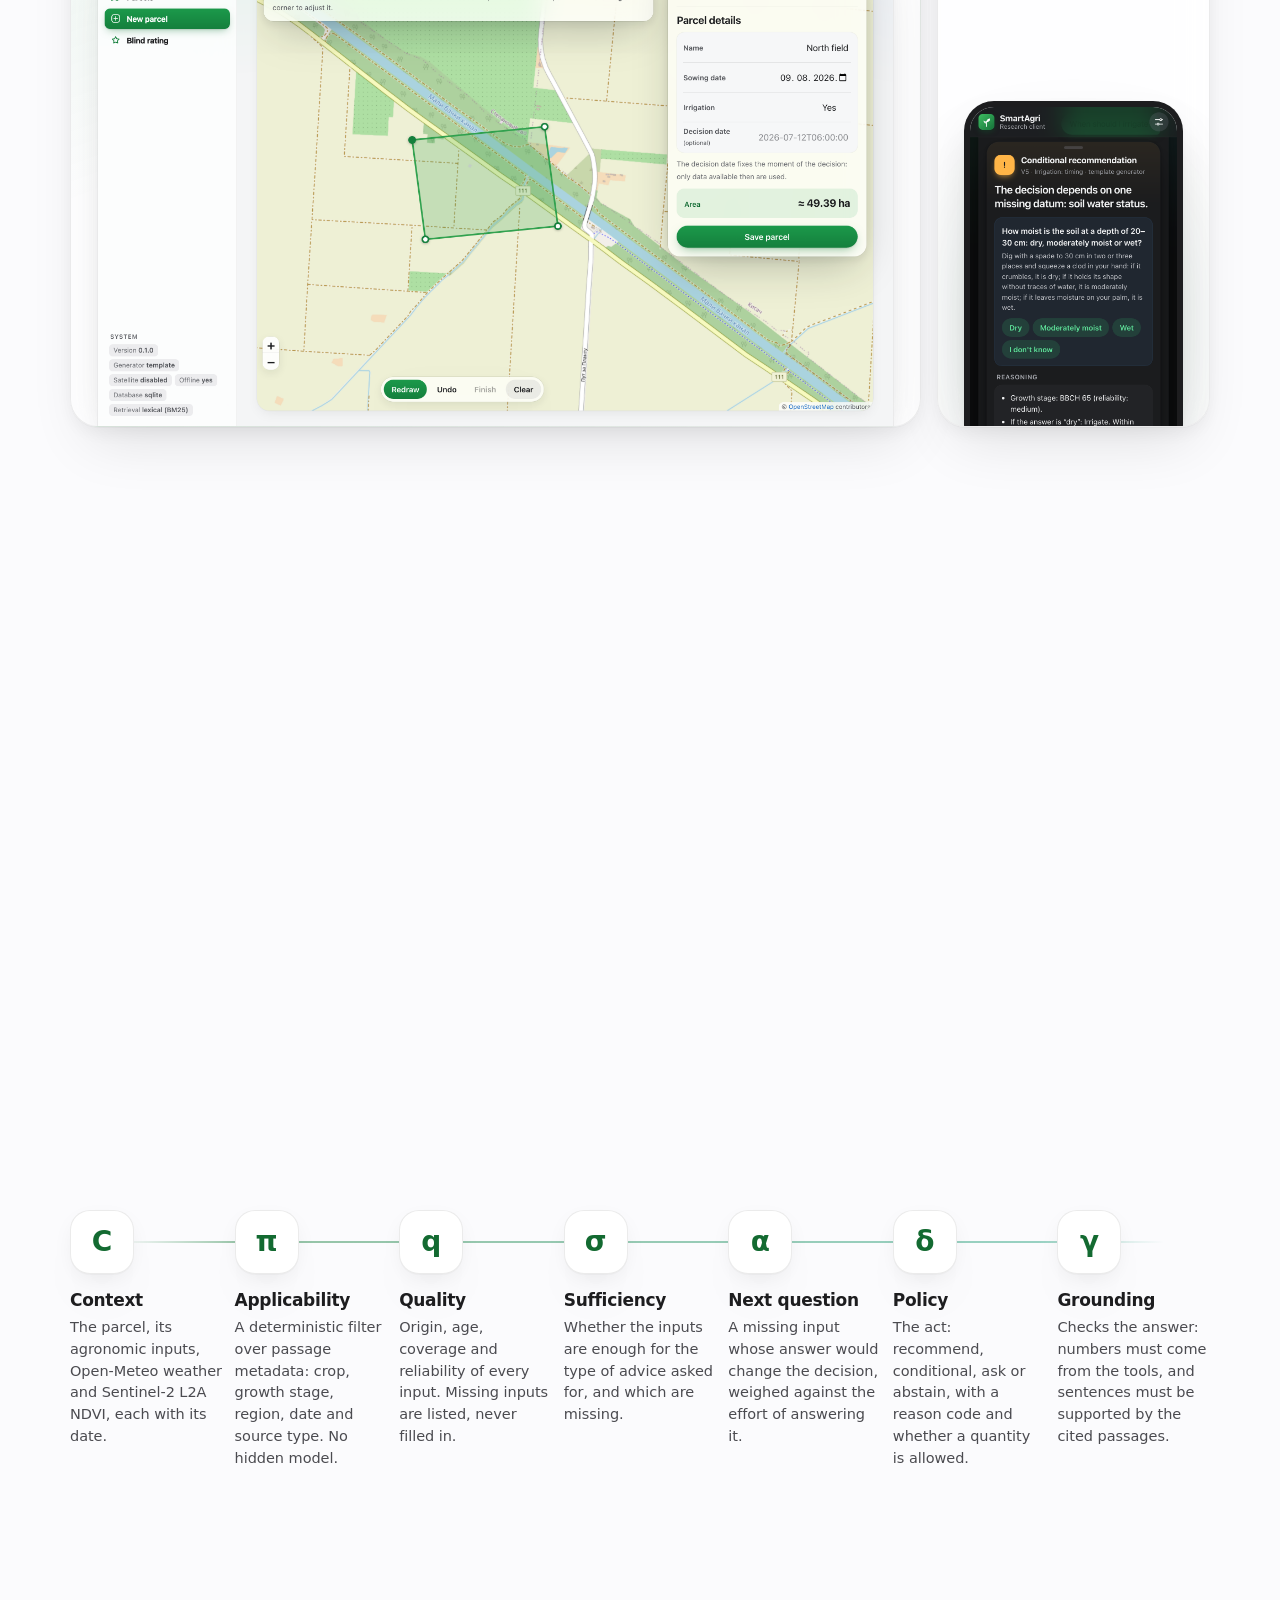
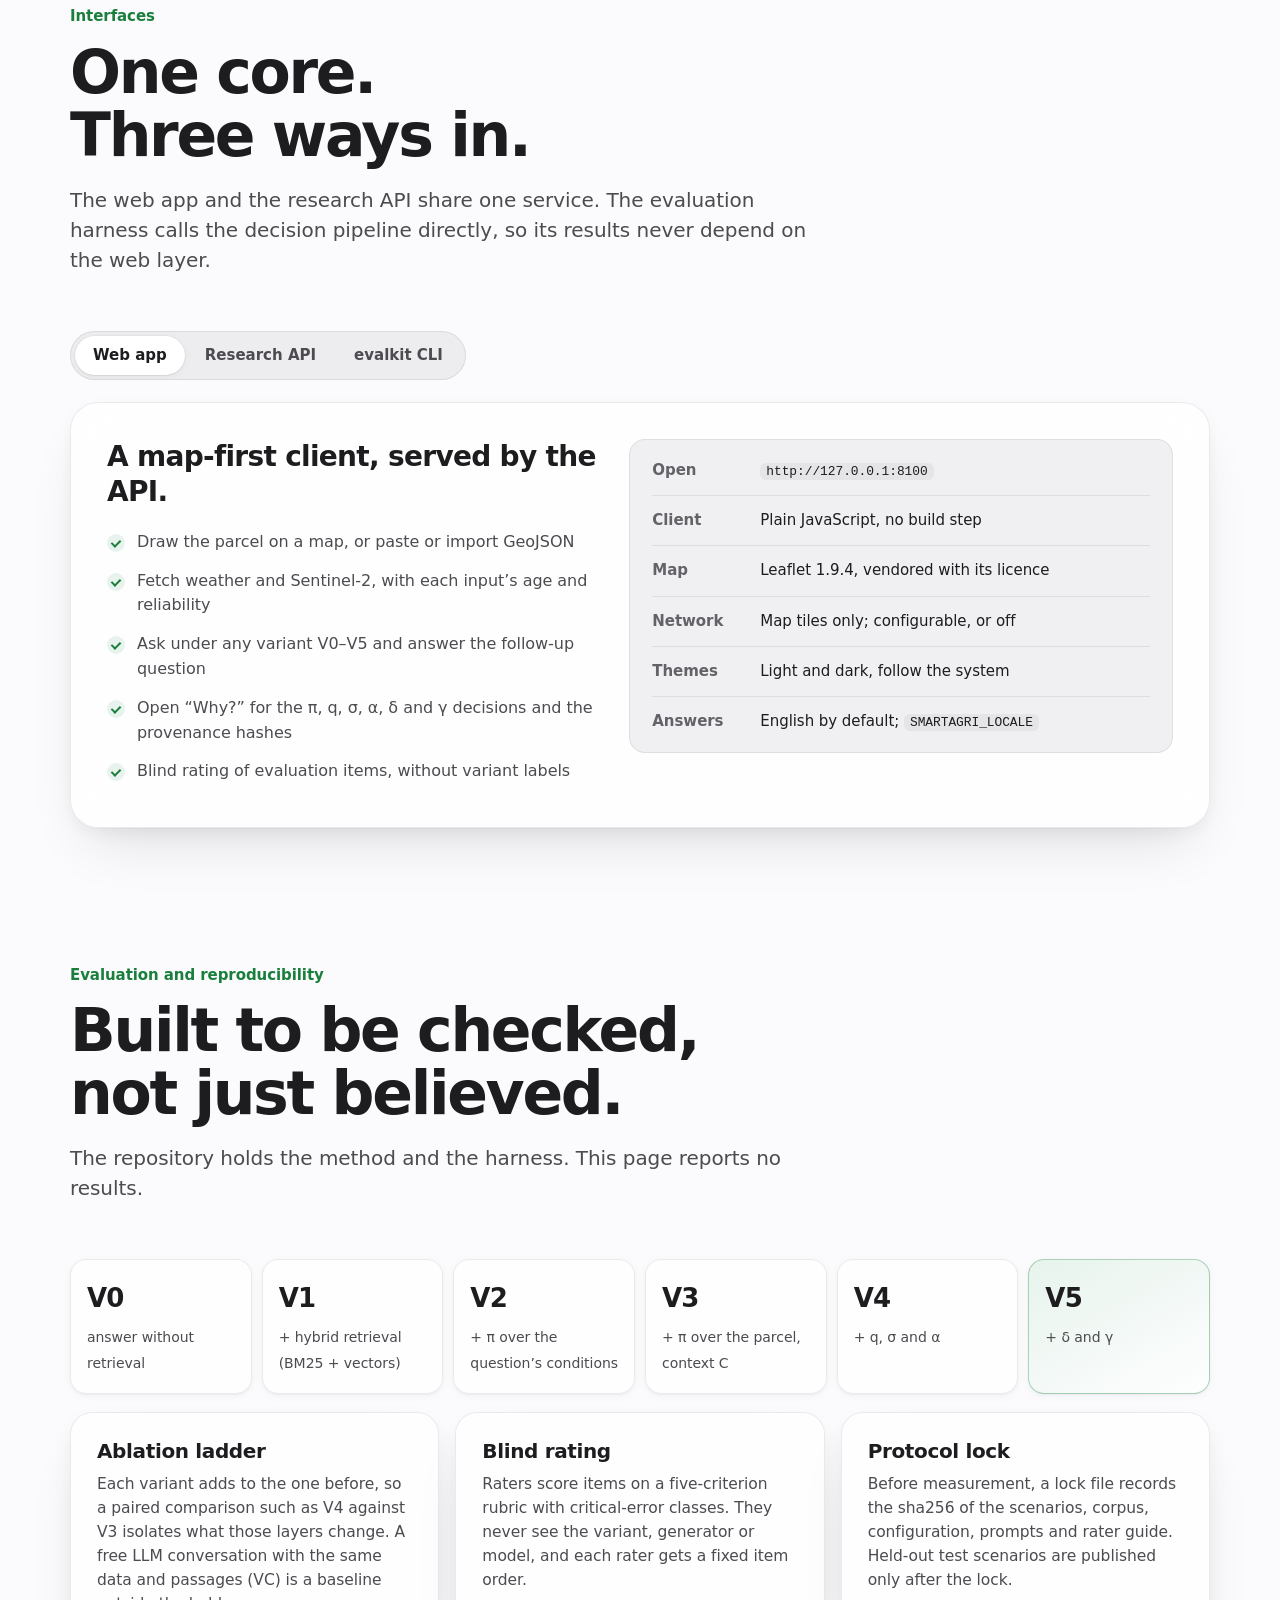
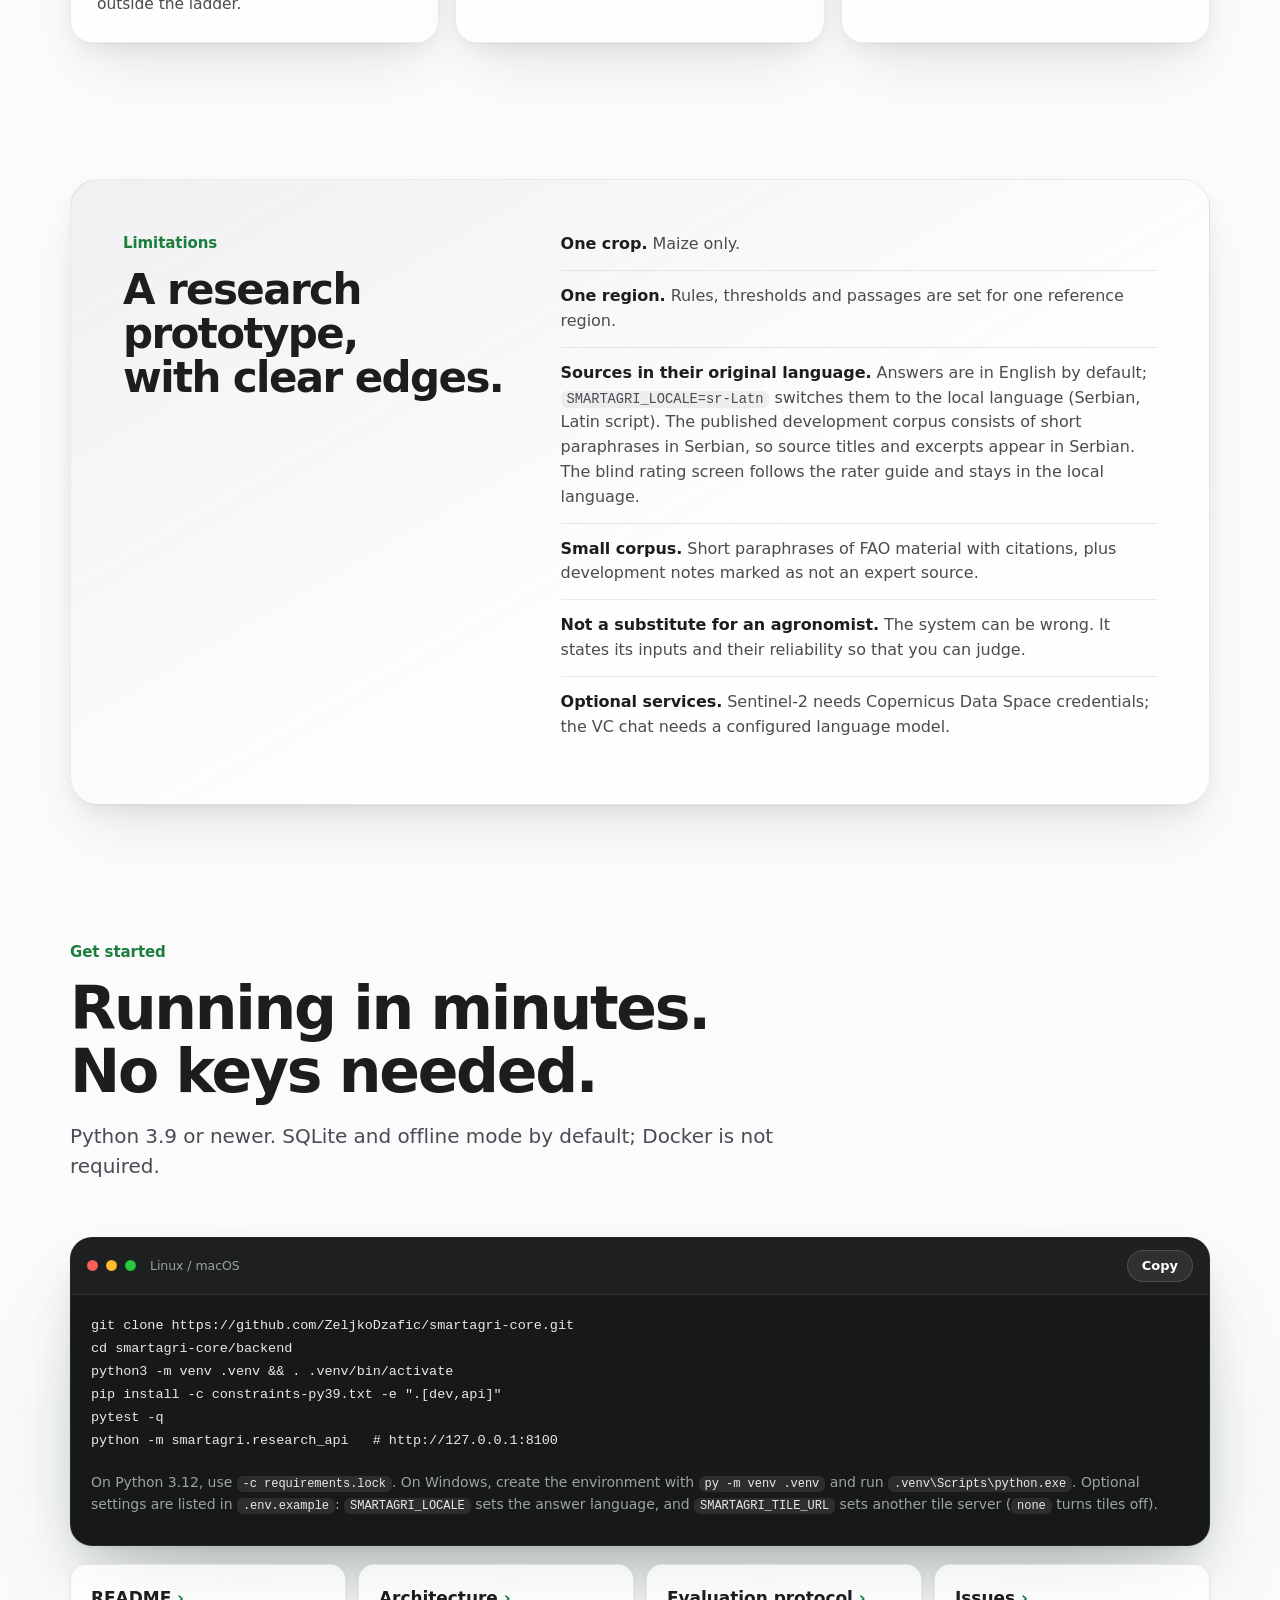
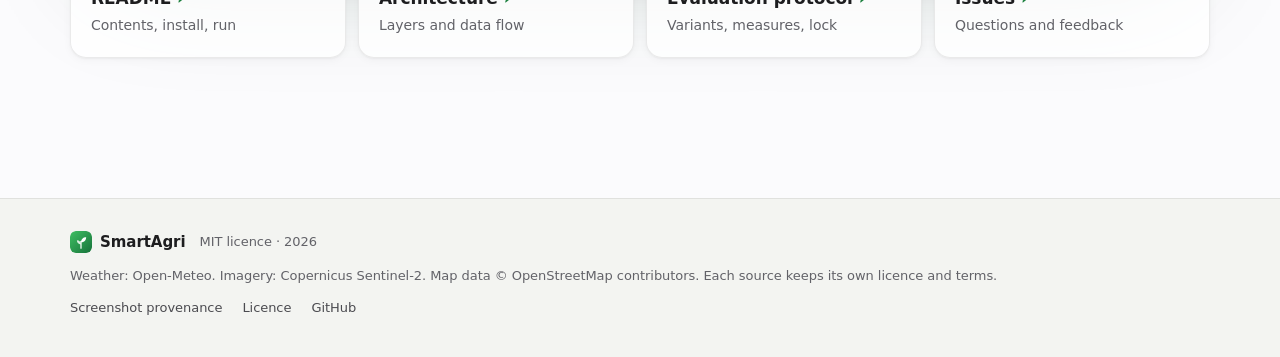
==== commit 291555a7: "feat: English answers by default, redesigned web app and presentation site" ====
--- a/website/index.html
+++ b/website/index.html
@@ -4,11 +4,11 @@
   <meta charset="utf-8">
   <meta name="viewport" content="width=device-width, initial-scale=1, viewport-fit=cover">
   <meta name="color-scheme" content="light dark">
-  <meta name="description" content="SmartAgri: open, testable core for uncertainty-aware agronomic advice. It decides whether to recommend, give a conditional answer, ask or abstain before any text is generated.">
-  <meta name="theme-color" content="#f5f5f7" media="(prefers-color-scheme: light)">
-  <meta name="theme-color" content="#000000" media="(prefers-color-scheme: dark)">
+  <meta name="description" content="SmartAgri is an open, testable core for uncertainty-aware agronomic advice. It decides whether to recommend, give a conditional answer, ask or abstain before any text is written.">
+  <meta name="theme-color" content="#fbfbfd" media="(prefers-color-scheme: light)">
+  <meta name="theme-color" content="#0b0b0d" media="(prefers-color-scheme: dark)">
   <meta property="og:title" content="SmartAgri: advice that knows when not to advise">
-  <meta property="og:description" content="Deterministic decision layers, FAO-56 numbers from code, and an evaluation harness you can rerun.">
+  <meta property="og:description" content="Deterministic decision layers, FAO-56 numbers computed in code, and an evaluation harness you can rerun.">
   <meta property="og:type" content="website">
   <title>SmartAgri: advice that knows when not to advise</title>
   <link rel="icon" type="image/svg+xml" href="assets/icon.svg">
@@ -19,13 +19,13 @@
   <a class="skip-link" href="#main">Skip to content</a>
   <header class="site-header">
     <div class="header-inner">
-      <a class="brand" href="#top" aria-label="SmartAgri, top of the page"><img src="assets/icon.svg" alt="" width="28" height="28"><span>SmartAgri</span></a>
+      <a class="brand" href="#top" aria-label="SmartAgri, top of the page"><img src="assets/icon.svg" alt="" width="26" height="26"><span>SmartAgri</span></a>
       <button id="menu-toggle" class="menu-toggle" type="button" aria-expanded="false" aria-controls="main-nav">Menu</button>
       <nav id="main-nav" aria-label="Main navigation">
+        <a href="#features">Features</a>
         <a href="#how">How it works</a>
         <a href="#interfaces">Interfaces</a>
         <a href="#evaluation">Evaluation</a>
-        <a href="#limits">Limitations</a>
         <a href="#start">Get started</a>
       </nav>
       <a class="header-cta" href="https://github.com/ZeljkoDzafic/smartagri-core">GitHub <span aria-hidden="true">↗</span></a>
@@ -34,67 +34,116 @@
 
   <main id="main">
     <section class="hero" id="top" aria-labelledby="hero-title">
-      <p class="eyebrow">Open research software · MIT · Python 3.9+</p>
-      <h1 id="hero-title">Advice that knows<br>when not to advise.</h1>
-      <p class="hero-lead">SmartAgri answers a farmer’s question about one maize parcel. Before any text is written, explicit rules decide whether it may recommend, give a conditional recommendation, ask a follow-up question, or abstain.</p>
-      <div class="hero-actions">
-        <a class="button primary" href="#start">Install and run</a>
-        <a class="button link" href="#how">See how it decides <span aria-hidden="true">›</span></a>
+      <div class="hero-copy">
+        <p class="pill-eyebrow"><span class="pulse" aria-hidden="true"></span>Open research software · MIT · Python 3.9+</p>
+        <h1 id="hero-title">Advice that knows<br><span class="gradient-text">when not to advise.</span></h1>
+        <p class="hero-lead">SmartAgri answers a farmer’s question about one maize field. Before a word is written, explicit rules decide whether it may recommend, recommend on a condition, ask one follow-up question, or abstain.</p>
+        <div class="hero-actions">
+          <a class="button primary" href="#start">Install and run</a>
+          <a class="button ghost" href="#how">See how it decides <span aria-hidden="true">›</span></a>
+        </div>
+        <ul class="ask-chips" aria-label="Example questions">
+          <li>“When should I irrigate?”</li>
+          <li>“How much water should I apply?”</li>
+          <li>“Is there a weather window for spraying this week?”</li>
+        </ul>
       </div>
       <figure class="hero-shot">
-        <button class="shot-button" type="button" data-image="assets/images/web-advice.png" data-caption="An answer card: conditional recommendation, reasoning, data used with reliability, sources with π status. Offline settings, template generator.">
-          <img src="assets/images/web-advice.png" alt="SmartAgri web app showing a question and an answer card marked conditional recommendation, with reasoning, data used with their reliability, and sources with their applicability status" width="1440" height="900" fetchpriority="high">
-          <span class="expand-hint">View full size</span>
-        </button>
-        <figcaption>Actual screenshot of the web app, running locally with offline settings and the template generator.</figcaption>
+        <div class="glow" aria-hidden="true"></div>
+        <div class="mac-window">
+          <div class="mac-bar" aria-hidden="true"><span class="lights"><i></i><i></i><i></i></span><span class="mac-title">SmartAgri · 127.0.0.1:8100</span></div>
+          <button class="shot-button" type="button" data-image="assets/images/web-advice.png" data-caption="An answer card: the decision, its reasoning, the data used with their reliability, and the sources with their π status. Offline settings, template generator.">
+            <img src="assets/images/web-advice.png" alt="SmartAgri web app: the question &quot;When should I irrigate?&quot; and an answer card with a conditional recommendation, its follow-up question, the reasoning, the calculations and the data used with their reliability" width="1440" height="900" fetchpriority="high">
+            <span class="expand-hint">View full size</span>
+          </button>
+        </div>
+        <figcaption>A real, unedited screenshot of the web app, running locally with offline settings and the template generator.</figcaption>
       </figure>
     </section>
 
     <section class="acts section" aria-labelledby="acts-title">
-      <div class="section-head">
+      <div class="section-head reveal">
         <p class="eyebrow">Four possible acts</p>
         <h2 id="acts-title">The decision comes first.<br>The words come last.</h2>
-        <p>The policy layer chooses one act from the data that are actually available and how reliable they are. A language model, when one is configured, only phrases the chosen act.</p>
+        <p>The policy layer picks one act from the data that are actually available and how reliable they are. A language model, if one is configured, only phrases that act.</p>
       </div>
       <ul class="act-grid">
-        <li class="act act-recommend"><span class="dot" aria-hidden="true"></span><h3>Recommend</h3><p>The inputs that matter for this type of advice are present and reliable enough. A quantity is given only when the rules allow it.</p></li>
-        <li class="act act-conditional"><span class="dot" aria-hidden="true"></span><h3>Conditional</h3><p>The answer depends on one missing fact. Each possible value of that fact gets its own consequence.</p></li>
-        <li class="act act-ask"><span class="dot" aria-hidden="true"></span><h3>Ask</h3><p>One follow-up question, chosen because its answer would change the decision, with a note on how to find the answer in the field.</p></li>
-        <li class="act act-abstain"><span class="dot" aria-hidden="true"></span><h3>Abstain</h3><p>No recommendation, with the reason stated. Questions outside the system’s scope, or without support in the corpus, are referred to the extension service.</p></li>
+        <li class="act act-recommend reveal"><span class="dot" aria-hidden="true"></span><h3>Recommend</h3><p>The inputs this type of advice needs are present and reliable enough. A quantity is given only when the rules allow it.</p></li>
+        <li class="act act-conditional reveal"><span class="dot" aria-hidden="true"></span><h3>Conditional</h3><p>The answer hinges on one missing fact. Each possible value of that fact gets its own consequence.</p></li>
+        <li class="act act-ask reveal"><span class="dot" aria-hidden="true"></span><h3>Ask</h3><p>One follow-up question, chosen because its answer would change the decision, with a tip on how to check it in the field.</p></li>
+        <li class="act act-abstain reveal"><span class="dot" aria-hidden="true"></span><h3>Abstain</h3><p>No recommendation, and the reason why. Questions outside the scope, or without support in the corpus, are referred to the extension service.</p></li>
       </ul>
     </section>
 
+    <section class="features section" id="features" aria-labelledby="features-title">
+      <div class="section-head reveal">
+        <p class="eyebrow">Features</p>
+        <h2 id="features-title">Everything on the table.<br>Nothing hidden in a prompt.</h2>
+      </div>
+      <div class="bento">
+        <article class="tile tile-wide reveal">
+          <div class="tile-copy">
+            <h3>Draw a field. Ask a question. See why.</h3>
+            <p>Draw the boundary on a map or import GeoJSON, fetch weather and Sentinel-2, and ask in plain English. Every input shows its origin, age and reliability.</p>
+          </div>
+          <button class="shot-button tile-shot" type="button" data-image="assets/images/web-draw.png" data-caption="Drawing a field boundary on the map. The browser estimates the area; the server computes the exact geodesic area.">
+            <img src="assets/images/web-draw.png" alt="New parcel screen with a field boundary drawn on an OpenStreetMap map, next to a form with name, sowing date and irrigation" width="1440" height="900" loading="lazy">
+            <span class="expand-hint">View full size</span>
+          </button>
+        </article>
+        <article class="tile tile-tall reveal">
+          <div class="tile-copy">
+            <h3>On a phone, in the dark.</h3>
+            <p>The same client, responsive, with light and dark themes and keyboard drawing.</p>
+          </div>
+          <button class="shot-button phone" type="button" data-image="assets/images/web-phone-dark.png" data-caption="The client on a phone in the dark theme: an answer card and the Why? panel.">
+            <img src="assets/images/web-phone-dark.png" alt="Web app on a phone-sized screen in the dark theme: an answer card with a conditional recommendation and its follow-up question" width="390" height="844" loading="lazy">
+            <span class="expand-hint">View full size</span>
+          </button>
+        </article>
+        <article class="tile reveal">
+          <span class="tile-icon" aria-hidden="true">ƒ</span>
+          <h3>Numbers from code</h3>
+          <p>Crop water use, the water balance and irrigation doses come from tested FAO-56 functions, never from the language model.</p>
+          <p class="formula"><code>ETc = Kc × ET0</code></p>
+        </article>
+        <article class="tile reveal">
+          <span class="tile-icon" aria-hidden="true">#</span>
+          <h3>Provenance in every run</h3>
+          <p>Each answer stores its configuration, corpus and prompt hashes, the decision date, and the satellite and forecast dates it used.</p>
+        </article>
+        <article class="tile reveal">
+          <span class="tile-icon" aria-hidden="true">◎</span>
+          <h3>Runs offline</h3>
+          <p>SQLite and a deterministic template generator by default. No keys, no model and no network access to one.</p>
+        </article>
+        <article class="tile reveal">
+          <span class="tile-icon" aria-hidden="true">A</span>
+          <h3>English by default</h3>
+          <p>Answers are in English. Set <code>SMARTAGRI_LOCALE=sr-Latn</code> for the local language. Sources stay in their original language.</p>
+        </article>
+      </div>
+    </section>
+
     <section class="how section" id="how" aria-labelledby="how-title">
-      <div class="section-head">
+      <div class="section-head reveal">
         <p class="eyebrow">How it works</p>
-        <h2 id="how-title">Deterministic layers<br>you can read and test.</h2>
-        <p>Each layer is ordinary code with its own tests and a configuration file. Every answer keeps the decisions of each layer, so “Why?” has a concrete answer.</p>
-      </div>
-      <ol class="layer-grid">
-        <li><span class="sym">C</span><h3>Context</h3><p>The parcel, its agronomic inputs, Open-Meteo weather and Sentinel-2 L2A NDVI, each with its date.</p></li>
-        <li><span class="sym">π</span><h3>Applicability</h3><p>A deterministic filter over passage metadata: crop, growth stage, region, date and source type. No hidden model.</p></li>
-        <li><span class="sym">q</span><h3>Quality</h3><p>Origin, age, coverage and reliability of every input. Missing inputs are listed, not filled in.</p></li>
-        <li><span class="sym">σ</span><h3>Sufficiency</h3><p>Whether the inputs suffice for the requested type of advice, and which ones are missing.</p></li>
-        <li><span class="sym">α</span><h3>Asking</h3><p>The next question: a missing input whose answer would change the decision, weighed against the effort to answer it.</p></li>
-        <li><span class="sym">δ</span><h3>Policy</h3><p>The act: recommend, conditional, ask or abstain, with a reason code and whether a quantity is allowed.</p></li>
-        <li><span class="sym">γ</span><h3>Grounding</h3><p>Checks the answer: numbers must come from the tools, sentences must be supported by the cited passages.</p></li>
+        <h2 id="how-title">Seven layers<br>you can read and test.</h2>
+        <p>Each layer is plain code with its own tests and configuration file. Every answer keeps each layer’s decision, so “Why?” has a concrete answer.</p>
+      </div>
+      <ol class="flow">
+        <li class="reveal"><span class="sym">C</span><div><h3>Context</h3><p>The parcel, its agronomic inputs, Open-Meteo weather and Sentinel-2 L2A NDVI, each with its date.</p></div></li>
+        <li class="reveal"><span class="sym">π</span><div><h3>Applicability</h3><p>A deterministic filter over passage metadata: crop, growth stage, region, date and source type. No hidden model.</p></div></li>
+        <li class="reveal"><span class="sym">q</span><div><h3>Quality</h3><p>Origin, age, coverage and reliability of every input. Missing inputs are listed, never filled in.</p></div></li>
+        <li class="reveal"><span class="sym">σ</span><div><h3>Sufficiency</h3><p>Whether the inputs are enough for the type of advice asked for, and which are missing.</p></div></li>
+        <li class="reveal"><span class="sym">α</span><div><h3>Next question</h3><p>A missing input whose answer would change the decision, weighed against the effort of answering it.</p></div></li>
+        <li class="reveal"><span class="sym">δ</span><div><h3>Policy</h3><p>The act: recommend, conditional, ask or abstain, with a reason code and whether a quantity is allowed.</p></div></li>
+        <li class="reveal"><span class="sym">γ</span><div><h3>Grounding</h3><p>Checks the answer: numbers must come from the tools, and sentences must be supported by the cited passages.</p></div></li>
       </ol>
-      <aside class="formula-card" aria-labelledby="formula-title">
-        <div>
-          <p class="eyebrow">Numbers come from code</p>
-          <h3 id="formula-title">FAO-56, never the language model.</h3>
-          <p>Crop water use, the water balance and irrigation doses are computed by tested functions. The default template generator needs no model, no key and no network access to one.</p>
-        </div>
-        <div class="formulas" aria-label="Formulas used">
-          <p><span>Crop evapotranspiration</span><code>ETc = Kc × ET0</code></p>
-          <p><span>Gross irrigation dose</span><code>gross = net ÷ efficiency</code></p>
-          <p><span>Sources</span><code>FAO-56 · BBCH · Open-Meteo · Sentinel-2</code></p>
-        </div>
-      </aside>
     </section>
 
     <section class="interfaces section" id="interfaces" aria-labelledby="interfaces-title">
-      <div class="section-head">
+      <div class="section-head reveal">
         <p class="eyebrow">Interfaces</p>
         <h2 id="interfaces-title">One core.<br>Three ways in.</h2>
         <p>The web app and the research API share one service. The evaluation harness calls the decision pipeline directly, so its results never depend on the web layer.</p>
@@ -107,32 +156,31 @@
 
       <article class="panel" id="panel-web" role="tabpanel" aria-labelledby="tab-web">
         <div class="panel-copy">
-          <h3>Draw a field. Ask a question.<br>See why.</h3>
+          <h3>A map-first client, served by the API.</h3>
           <ul class="checks">
-            <li>Draw the parcel on a map, or paste and import GeoJSON</li>
+            <li>Draw the parcel on a map, or paste or import GeoJSON</li>
             <li>Fetch weather and Sentinel-2, with each input’s age and reliability</li>
             <li>Ask under any variant V0–V5 and answer the follow-up question</li>
             <li>Open “Why?” for the π, q, σ, α, δ and γ decisions and the provenance hashes</li>
             <li>Blind rating of evaluation items, without variant labels</li>
           </ul>
-          <p class="small">Light and dark themes, keyboard drawing, works on a phone. OpenStreetMap tiles are the only external request; the tile URL is configurable and drawing still works without tiles.</p>
-        </div>
-        <div class="panel-shots">
-          <button class="shot-button" type="button" data-image="assets/images/web-draw.png" data-caption="Drawing a parcel boundary on the map. The area is estimated in the browser; the server computes the exact geodesic area.">
-            <img src="assets/images/web-draw.png" alt="New parcel screen with a field boundary drawn on an OpenStreetMap map and a form with name, sowing date and irrigation" width="1440" height="900" loading="lazy">
-            <span class="expand-hint">View full size</span>
-          </button>
-          <button class="shot-button phone" type="button" data-image="assets/images/web-phone-dark.png" data-caption="The same client on a phone in the dark theme: the answer card and the Why? panel.">
-            <img src="assets/images/web-phone-dark.png" alt="Web app on a phone-sized screen in dark theme showing an answer card and the Why panel with decision layers" width="390" height="844" loading="lazy">
-            <span class="expand-hint">View full size</span>
-          </button>
+        </div>
+        <div class="panel-aside">
+          <dl class="spec">
+            <div><dt>Open</dt><dd><code>http://127.0.0.1:8100</code></dd></div>
+            <div><dt>Client</dt><dd>Plain JavaScript, no build step</dd></div>
+            <div><dt>Map</dt><dd>Leaflet 1.9.4, vendored with its licence</dd></div>
+            <div><dt>Network</dt><dd>Map tiles only; configurable, or off</dd></div>
+            <div><dt>Themes</dt><dd>Light and dark, follow the system</dd></div>
+            <div><dt>Answers</dt><dd>English by default; <code>SMARTAGRI_LOCALE</code></dd></div>
+          </dl>
         </div>
       </article>
 
       <article class="panel" id="panel-api" role="tabpanel" aria-labelledby="tab-api" hidden>
         <div class="panel-copy">
-          <h3>A small HTTP API<br>for local research use.</h3>
-          <p>FastAPI, no accounts, bound to 127.0.0.1 by default. The OpenAPI schema is served at <code>/docs</code>.</p>
+          <h3>A small HTTP API for local research.</h3>
+          <p>FastAPI, no accounts, bound to 127.0.0.1 by default. The OpenAPI schema is at <code>/docs</code>.</p>
           <ul class="checks">
             <li>Parcels and their input profile with quality q</li>
             <li>Advisory conversation under a chosen variant</li>
@@ -141,7 +189,7 @@
           </ul>
         </div>
         <div class="code-card">
-          <div class="code-head"><span>Terminal</span><span>commands, not output</span></div>
+          <div class="code-head"><span class="lights" aria-hidden="true"><i></i><i></i><i></i></span><span>Terminal · commands, not output</span></div>
 <pre><code>python -m smartagri.research_api --port 8100
 
 curl -s localhost:8100/api/health
@@ -151,13 +199,13 @@
 curl -s -X POST localhost:8100/api/parcels/$ID/profile/refresh
 curl -s -X POST localhost:8100/api/parcels/$ID/chat \
   -H 'Content-Type: application/json' \
-  -d '{"text": "Da li da navodnjavam kukuruz?", "variant": "V5"}'</code></pre>
+  -d '{"text": "When should I irrigate?", "variant": "V5"}'</code></pre>
         </div>
       </article>
 
       <article class="panel" id="panel-cli" role="tabpanel" aria-labelledby="tab-cli" hidden>
         <div class="panel-copy">
-          <h3>The evaluation harness<br>in one command line.</h3>
+          <h3>The evaluation harness, one command line.</h3>
           <ul class="checks">
             <li><code>run</code> scenario sets under one or more variants</li>
             <li><code>report</code> automatic and rated measures, paired comparisons</li>
@@ -167,7 +215,7 @@
           </ul>
         </div>
         <div class="code-card">
-          <div class="code-head"><span>Terminal</span><span>commands, not output</span></div>
+          <div class="code-head"><span class="lights" aria-hidden="true"><i></i><i></i><i></i></span><span>Terminal · commands, not output</span></div>
 <pre><code>cd backend
 python -m smartagri.evalkit run --set dev
 python -m smartagri.evalkit report
@@ -178,12 +226,12 @@
     </section>
 
     <section class="evaluation section" id="evaluation" aria-labelledby="evaluation-title">
-      <div class="section-head">
+      <div class="section-head reveal">
         <p class="eyebrow">Evaluation and reproducibility</p>
         <h2 id="evaluation-title">Built to be checked,<br>not just believed.</h2>
-        <p>The repository contains the method and the harness. It does not report results on this page.</p>
-      </div>
-      <div class="ladder" role="list" aria-label="Ablation ladder">
+        <p>The repository holds the method and the harness. This page reports no results.</p>
+      </div>
+      <div class="ladder reveal" role="list" aria-label="Ablation ladder">
         <div role="listitem"><b>V0</b><span>answer without retrieval</span></div>
         <div role="listitem"><b>V1</b><span>+ hybrid retrieval (BM25 + vectors)</span></div>
         <div role="listitem"><b>V2</b><span>+ π over the question’s conditions</span></div>
@@ -192,15 +240,14 @@
         <div role="listitem"><b>V5</b><span>+ δ and γ</span></div>
       </div>
       <div class="feature-grid">
-        <article><h3>Ablation ladder</h3><p>Each variant adds to the previous one, so a paired comparison such as V4 against V3 isolates what those layers change. A free LLM conversation with the same data and passages (VC) is a baseline outside the ladder.</p></article>
-        <article><h3>Blind rating</h3><p>Raters score items on a five-criterion rubric with critical-error classes. They never see the variant, generator or model, and each rater gets a fixed item order.</p></article>
-        <article><h3>Protocol lock</h3><p>Before measurement, a lock file records the sha256 of the scenarios, corpus, configuration, prompts and rater guide. Held-out test scenarios are published only after the lock.</p></article>
-        <article><h3>Provenance in every run</h3><p>Each answer stores the configuration hashes, corpus hash, prompt hash, decision date and the satellite and forecast dates it used.</p></article>
+        <article class="reveal"><h3>Ablation ladder</h3><p>Each variant adds to the one before, so a paired comparison such as V4 against V3 isolates what those layers change. A free LLM conversation with the same data and passages (VC) is a baseline outside the ladder.</p></article>
+        <article class="reveal"><h3>Blind rating</h3><p>Raters score items on a five-criterion rubric with critical-error classes. They never see the variant, generator or model, and each rater gets a fixed item order.</p></article>
+        <article class="reveal"><h3>Protocol lock</h3><p>Before measurement, a lock file records the sha256 of the scenarios, corpus, configuration, prompts and rater guide. Held-out test scenarios are published only after the lock.</p></article>
       </div>
     </section>
 
     <section class="limits section" id="limits" aria-labelledby="limits-title">
-      <div class="limits-card">
+      <div class="limits-card reveal">
         <div>
           <p class="eyebrow">Limitations</p>
           <h2 id="limits-title">A research prototype,<br>with clear edges.</h2>
@@ -208,45 +255,47 @@
         <ul>
           <li><b>One crop.</b> Maize only.</li>
           <li><b>One region.</b> Rules, thresholds and passages are set for one reference region.</li>
-          <li><b>One language for answers.</b> The corpus and the evaluation are in Serbian, so answers, sources and follow-up questions are in Serbian; the web app interface is in English.</li>
-          <li><b>Small corpus.</b> Short paraphrases of FAO material with citations, plus development notes that are marked as not an expert source.</li>
-          <li><b>Not a substitute for an agronomist.</b> The system can be wrong; it states its inputs and their reliability so that you can judge.</li>
+          <li><b>Sources in their original language.</b> Answers are in English by default; <code>SMARTAGRI_LOCALE=sr-Latn</code> switches them to the local language (Serbian, Latin script). The published development corpus consists of short paraphrases in Serbian, so source titles and excerpts appear in Serbian. The blind rating screen follows the rater guide and stays in the local language.</li>
+          <li><b>Small corpus.</b> Short paraphrases of FAO material with citations, plus development notes marked as not an expert source.</li>
+          <li><b>Not a substitute for an agronomist.</b> The system can be wrong. It states its inputs and their reliability so that you can judge.</li>
           <li><b>Optional services.</b> Sentinel-2 needs Copernicus Data Space credentials; the VC chat needs a configured language model.</li>
         </ul>
       </div>
     </section>
 
     <section class="start section" id="start" aria-labelledby="start-title">
-      <div class="section-head">
+      <div class="section-head reveal">
         <p class="eyebrow">Get started</p>
-        <h2 id="start-title">Running in a few minutes.<br>No keys needed.</h2>
+        <h2 id="start-title">Running in minutes.<br>No keys needed.</h2>
         <p>Python 3.9 or newer. SQLite and offline mode by default; Docker is not required.</p>
       </div>
-      <div class="install-card">
-        <div class="code-head"><span>Linux / macOS</span><button id="copy-install" class="copy-button" type="button">Copy</button></div>
+      <div class="install-card reveal">
+        <div class="code-head"><span class="lights" aria-hidden="true"><i></i><i></i><i></i></span><span>Linux / macOS</span><button id="copy-install" class="copy-button" type="button">Copy</button></div>
 <pre id="install-command"><code>git clone https://github.com/ZeljkoDzafic/smartagri-core.git
 cd smartagri-core/backend
 python3 -m venv .venv &amp;&amp; . .venv/bin/activate
 pip install -c constraints-py39.txt -e ".[dev,api]"
 pytest -q
 python -m smartagri.research_api   # http://127.0.0.1:8100</code></pre>
-        <p class="small">On Python 3.12 use <code>-c requirements.lock</code>. On Windows, create the environment with <code>py -m venv .venv</code> and call <code>.venv\Scripts\python.exe</code>. Optional settings are listed in <code>.env.example</code>; set <code>SMARTAGRI_TILE_URL</code> to use another tile server, or <code>none</code> to turn tiles off.</p>
-        <p id="copy-status" class="small" role="status" aria-live="polite"></p>
+        <div class="install-notes">
+          <p class="small">On Python 3.12, use <code>-c requirements.lock</code>. On Windows, create the environment with <code>py -m venv .venv</code> and run <code>.venv\Scripts\python.exe</code>. Optional settings are listed in <code>.env.example</code>: <code>SMARTAGRI_LOCALE</code> sets the answer language, and <code>SMARTAGRI_TILE_URL</code> sets another tile server (<code>none</code> turns tiles off).</p>
+          <p id="copy-status" class="small" role="status" aria-live="polite"></p>
+        </div>
       </div>
       <div class="link-grid">
-        <a href="https://github.com/ZeljkoDzafic/smartagri-core#readme"><b>README</b><span>Contents, install, run</span></a>
-        <a href="https://github.com/ZeljkoDzafic/smartagri-core/blob/main/docs/architecture.md"><b>Architecture</b><span>Layers and data flow</span></a>
-        <a href="https://github.com/ZeljkoDzafic/smartagri-core/blob/main/docs/evaluation.md"><b>Evaluation protocol</b><span>Variants, measures, lock</span></a>
-        <a href="https://github.com/ZeljkoDzafic/smartagri-core/issues"><b>Issues</b><span>Questions and feedback</span></a>
+        <a class="reveal" href="https://github.com/ZeljkoDzafic/smartagri-core#readme"><b>README</b><span>Contents, install, run</span></a>
+        <a class="reveal" href="https://github.com/ZeljkoDzafic/smartagri-core/blob/main/docs/architecture.md"><b>Architecture</b><span>Layers and data flow</span></a>
+        <a class="reveal" href="https://github.com/ZeljkoDzafic/smartagri-core/blob/main/docs/evaluation.md"><b>Evaluation protocol</b><span>Variants, measures, lock</span></a>
+        <a class="reveal" href="https://github.com/ZeljkoDzafic/smartagri-core/issues"><b>Issues</b><span>Questions and feedback</span></a>
       </div>
     </section>
   </main>
 
   <footer class="site-footer">
     <div class="footer-inner">
-      <p><b>SmartAgri</b> · MIT licence · 2026</p>
+      <div class="footer-brand"><img src="assets/icon.svg" alt="" width="22" height="22"><b>SmartAgri</b><span>MIT licence · 2026</span></div>
       <p>Weather: Open-Meteo. Imagery: Copernicus Sentinel-2. Map data © OpenStreetMap contributors. Each source keeps its own licence and terms.</p>
-      <p><a href="assets/screenshots.json">Screenshot provenance</a> · <a href="https://github.com/ZeljkoDzafic/smartagri-core/blob/main/LICENSE">Licence</a></p>
+      <p class="footer-links"><a href="assets/screenshots.json">Screenshot provenance</a><a href="https://github.com/ZeljkoDzafic/smartagri-core/blob/main/LICENSE">Licence</a><a href="https://github.com/ZeljkoDzafic/smartagri-core">GitHub</a></p>
     </div>
   </footer>
 
--- a/website/assets/site.css
+++ b/website/assets/site.css
@@ -1,185 +1,331 @@
-/* SmartAgri presentation site. System fonts only, no external resources. Light and dark themes. */
+/* SmartAgri presentation site. System fonts only, no external resources. Light and dark themes follow the system. */
 :root {
-  --bg: #f5f5f7; --surface: #ffffff; --surface-2: #f2f2f5; --fill: rgba(118, 118, 128, 0.12);
-  --text: #1d1d1f; --text-2: #55555a; --text-3: #6e6e73; --separator: rgba(60, 60, 67, 0.14);
-  --accent: #1d7a3a; --accent-strong: #166430; --accent-soft: rgba(36, 138, 61, 0.12); --on-accent: #fff;
-  --blue: #0060c7; --orange: #a35200; --gray: #5f5f64; --bar: rgba(251, 251, 253, 0.74);
-  --shadow: 0 1px 2px rgba(0, 0, 0, 0.04), 0 12px 32px rgba(0, 0, 0, 0.07);
+  --bg: #fbfbfd; --bg-2: #f3f4f1; --surface: rgba(255, 255, 255, 0.78); --surface-solid: #ffffff;
+  --fill: rgba(120, 120, 128, 0.1); --fill-2: rgba(120, 120, 128, 0.16);
+  --text: #1d1d1f; --text-2: #4b4b50; --text-3: #626268; --hairline: rgba(0, 0, 0, 0.08);
+  --accent: #1a7f3c; --accent-strong: #136a31; --accent-2: #1f9e7a; --accent-soft: rgba(30, 150, 70, 0.1); --on-accent: #ffffff;
+  --blue: #0062cc; --orange: #a14f00; --red: #c4000f; --gray: #5f5f64;
+  --bar: rgba(251, 251, 253, 0.72);
+  --shadow-sm: 0 1px 2px rgba(16, 24, 16, 0.04), 0 2px 8px rgba(16, 24, 16, 0.04);
+  --shadow: 0 1px 1px rgba(16, 24, 16, 0.03), 0 8px 24px -6px rgba(16, 24, 16, 0.08), 0 30px 60px -20px rgba(16, 24, 16, 0.12);
+  --shadow-xl: 0 2px 4px rgba(16, 24, 16, 0.04), 0 24px 48px -12px rgba(16, 24, 16, 0.18), 0 60px 120px -40px rgba(16, 60, 30, 0.28);
+  --glow-1: rgba(52, 199, 89, 0.28); --glow-2: rgba(48, 176, 199, 0.22); --glow-3: rgba(175, 222, 120, 0.22);
+  --code-bg: #16181a; --code-text: #e8eae6; --code-dim: #9da39d;
   --focus: #0071e3; --mono: ui-monospace, "SF Mono", SFMono-Regular, Menlo, Consolas, monospace;
-  --ease: cubic-bezier(0.25, 0.1, 0.25, 1); color-scheme: light;
+  --sans: -apple-system, BlinkMacSystemFont, "SF Pro Text", "Segoe UI", system-ui, Roboto, "Helvetica Neue", Arial, sans-serif;
+  --display: -apple-system, BlinkMacSystemFont, "SF Pro Display", "Segoe UI", system-ui, Roboto, "Helvetica Neue", Arial, sans-serif;
+  --spring: cubic-bezier(0.22, 1.2, 0.36, 1); --ease: cubic-bezier(0.25, 0.1, 0.25, 1);
+  --r-xl: 28px; --r-lg: 22px; --r: 16px; --r-sm: 12px;
+  color-scheme: light;
 }
 @media (prefers-color-scheme: dark) {
   :root {
-    --bg: #000; --surface: #1c1c1e; --surface-2: #2c2c2e; --fill: rgba(118, 118, 128, 0.24);
-    --text: #f5f5f7; --text-2: #c7c7cc; --text-3: #a1a1a6; --separator: rgba(84, 84, 88, 0.6);
-    --accent: #30d158; --accent-strong: #5ee07f; --accent-soft: rgba(48, 209, 88, 0.16); --on-accent: #00230b;
-    --blue: #4aa3ff; --orange: #ffb340; --gray: #a1a1a6; --bar: rgba(22, 22, 23, 0.72);
-    --shadow: 0 1px 2px rgba(0, 0, 0, 0.4), 0 12px 32px rgba(0, 0, 0, 0.4); --focus: #4aa3ff; color-scheme: dark;
+    --bg: #0b0b0d; --bg-2: #111214; --surface: rgba(28, 28, 32, 0.72); --surface-solid: #1c1c1f;
+    --fill: rgba(120, 120, 128, 0.2); --fill-2: rgba(120, 120, 128, 0.3);
+    --text: #f5f5f7; --text-2: #c9c9ce; --text-3: #a6a6ab; --hairline: rgba(255, 255, 255, 0.09);
+    --accent: #34d168; --accent-strong: #62e08b; --accent-2: #3ad2b0; --accent-soft: rgba(52, 209, 104, 0.14); --on-accent: #032311;
+    --blue: #5aaeff; --orange: #ffb547; --red: #ff6b63; --gray: #a6a6ab;
+    --bar: rgba(16, 16, 18, 0.68);
+    --shadow-sm: 0 1px 2px rgba(0, 0, 0, 0.5);
+    --shadow: 0 1px 1px rgba(0, 0, 0, 0.4), 0 10px 30px -8px rgba(0, 0, 0, 0.6), 0 30px 60px -24px rgba(0, 0, 0, 0.7);
+    --shadow-xl: 0 2px 4px rgba(0, 0, 0, 0.5), 0 30px 60px -12px rgba(0, 0, 0, 0.7), 0 60px 140px -40px rgba(20, 120, 60, 0.35);
+    --glow-1: rgba(52, 209, 104, 0.22); --glow-2: rgba(48, 176, 199, 0.18); --glow-3: rgba(120, 200, 90, 0.12);
+    --code-bg: #0f1011; --focus: #5aaeff; color-scheme: dark;
   }
 }
+
 *, *::before, *::after { box-sizing: border-box; }
-html { scroll-behavior: smooth; scroll-padding-top: 72px; -webkit-text-size-adjust: 100%; text-size-adjust: 100%; }
+html { scroll-behavior: smooth; scroll-padding-top: 76px; -webkit-text-size-adjust: 100%; text-size-adjust: 100%; }
 body {
   margin: 0; background: var(--bg); color: var(--text); overflow-x: hidden;
-  font: 17px/1.55 -apple-system, BlinkMacSystemFont, "SF Pro Text", "Segoe UI", system-ui, Roboto, "Helvetica Neue", Arial, sans-serif;
-  -webkit-font-smoothing: antialiased; -moz-osx-font-smoothing: grayscale;
-}
-h1, h2, h3 { font-family: -apple-system, BlinkMacSystemFont, "SF Pro Display", "Segoe UI", system-ui, sans-serif; margin: 0; }
-h1 { font-size: clamp(40px, 8vw, 80px); line-height: 1.04; letter-spacing: -0.035em; font-weight: 700; }
-h2 { font-size: clamp(30px, 5vw, 52px); line-height: 1.08; letter-spacing: -0.03em; font-weight: 700; }
-h3 { font-size: 21px; line-height: 1.25; letter-spacing: -0.012em; font-weight: 650; }
+  font: 17px/1.55 var(--sans); letter-spacing: -0.003em;
+  -webkit-font-smoothing: antialiased; -moz-osx-font-smoothing: grayscale; text-rendering: optimizeLegibility;
+}
+h1, h2, h3 { font-family: var(--display); margin: 0; }
+h1 { font-size: clamp(42px, 8.4vw, 92px); line-height: 1.02; letter-spacing: -0.045em; font-weight: 700; }
+h2 { font-size: clamp(32px, 5.4vw, 60px); line-height: 1.05; letter-spacing: -0.038em; font-weight: 700; }
+h3 { font-size: 20px; line-height: 1.25; letter-spacing: -0.018em; font-weight: 650; }
 p { margin: 0 0 12px; }
-a { color: var(--blue); }
+a { color: var(--blue); text-underline-offset: 3px; }
 img { display: block; max-width: 100%; height: auto; }
 [hidden] { display: none !important; }
-code { font-family: var(--mono); font-size: 0.88em; background: var(--fill); padding: 1px 6px; border-radius: 6px; overflow-wrap: anywhere; }
+code { font-family: var(--mono); font-size: 0.86em; background: var(--fill); padding: 1px 6px; border-radius: 6px; overflow-wrap: anywhere; }
 button { font: inherit; color: inherit; cursor: pointer; }
-:focus-visible { outline: 3px solid var(--focus); outline-offset: 3px; border-radius: 8px; }
-.skip-link { position: absolute; left: 12px; top: -60px; z-index: 100; background: var(--surface); color: var(--text); padding: 10px 14px; border-radius: 10px; box-shadow: var(--shadow); }
+:focus-visible { outline: 3px solid var(--focus); outline-offset: 3px; border-radius: 10px; }
+::selection { background: var(--accent-soft); }
+.skip-link { position: absolute; left: 12px; top: -60px; z-index: 100; background: var(--surface-solid); color: var(--text); padding: 10px 14px; border-radius: 12px; box-shadow: var(--shadow); }
 .skip-link:focus { top: 12px; }
-.small { font-size: 14px; color: var(--text-3); }
-.eyebrow { font-size: 15px; font-weight: 600; color: var(--accent); margin-bottom: 10px; }
-
-/* header */
+.small { font-size: 14px; line-height: 1.5; color: var(--text-3); }
+.eyebrow { font-size: 15px; font-weight: 600; letter-spacing: -0.005em; color: var(--accent); margin-bottom: 12px; }
+
+/* ---------------------------------------------------------------- header (vibrancy) */
 .site-header {
-  position: sticky; top: 0; z-index: 50; background: var(--bar); border-bottom: 1px solid var(--separator);
-  -webkit-backdrop-filter: saturate(180%) blur(20px); backdrop-filter: saturate(180%) blur(20px);
-}
-.header-inner { max-width: 1120px; margin: 0 auto; padding: 0 16px; height: 56px; display: flex; align-items: center; gap: 18px; }
-.brand { display: inline-flex; align-items: center; gap: 9px; color: var(--text); text-decoration: none; font-weight: 650; font-size: 18px; }
-.brand img { border-radius: 7px; }
-#main-nav { display: flex; gap: 22px; margin-left: auto; }
-#main-nav a { color: var(--text-2); text-decoration: none; font-size: 14px; }
-#main-nav a:hover { color: var(--text); }
-.header-cta { font-size: 14px; text-decoration: none; background: var(--fill); color: var(--text); padding: 6px 14px; border-radius: 999px; white-space: nowrap; }
-.menu-toggle { display: none; margin-left: auto; border: 0; background: var(--fill); border-radius: 999px; padding: 6px 14px; font-size: 14px; }
-@media (max-width: 820px) {
+  position: sticky; top: 0; z-index: 50; background: var(--bar); border-bottom: 1px solid var(--hairline);
+  -webkit-backdrop-filter: saturate(180%) blur(22px); backdrop-filter: saturate(180%) blur(22px);
+}
+.header-inner { max-width: 1180px; margin: 0 auto; padding: 0 20px; height: 56px; display: flex; align-items: center; gap: 20px; }
+.brand { display: inline-flex; align-items: center; gap: 9px; color: var(--text); text-decoration: none; font-weight: 650; font-size: 17px; letter-spacing: -0.02em; }
+.brand img { border-radius: 7px; box-shadow: var(--shadow-sm); }
+#main-nav { display: flex; gap: 4px; margin-left: auto; }
+#main-nav a { color: var(--text-2); text-decoration: none; font-size: 14px; padding: 6px 12px; border-radius: 999px; transition: background 0.2s var(--ease), color 0.2s var(--ease); }
+#main-nav a:hover { color: var(--text); background: var(--fill); }
+.header-cta { font-size: 14px; font-weight: 550; text-decoration: none; background: var(--text); color: var(--bg); padding: 7px 15px; border-radius: 999px; white-space: nowrap; transition: transform 0.3s var(--spring); }
+.header-cta:hover { transform: translateY(-1px); }
+.menu-toggle { display: none; margin-left: auto; border: 1px solid var(--hairline); background: var(--fill); border-radius: 999px; padding: 6px 14px; font-size: 14px; }
+@media (max-width: 860px) {
   .menu-toggle { display: inline-block; }
   .header-cta { display: none; }
-  #main-nav { display: none; position: absolute; left: 0; right: 0; top: 56px; flex-direction: column; gap: 0; padding: 6px 16px 14px;
-    background: var(--surface); border-bottom: 1px solid var(--separator); box-shadow: var(--shadow); }
+  #main-nav { display: none; position: absolute; left: 12px; right: 12px; top: 62px; flex-direction: column; gap: 2px; padding: 8px;
+    background: var(--surface-solid); border: 1px solid var(--hairline); border-radius: var(--r); box-shadow: var(--shadow-xl); }
   #main-nav.open { display: flex; }
-  #main-nav a { padding: 12px 0; font-size: 17px; border-bottom: 1px solid var(--separator); }
-}
-
-/* sections */
-.section, .hero { max-width: 1120px; margin: 0 auto; padding: 72px 16px; }
-@media (min-width: 760px) { .section, .hero { padding: 104px 24px; } }
-.section-head { max-width: 760px; margin-bottom: 40px; }
-.section-head p:last-child { color: var(--text-2); font-size: 19px; margin-top: 16px; }
-.hero { text-align: center; padding-bottom: 40px; }
-.hero h1 { margin: 6px auto 20px; }
-.hero-lead { font-size: clamp(19px, 2.4vw, 23px); color: var(--text-2); max-width: 760px; margin: 0 auto 28px; line-height: 1.45; }
-.hero-actions { display: flex; flex-wrap: wrap; gap: 14px 22px; justify-content: center; align-items: center; }
-.button { display: inline-flex; align-items: center; gap: 6px; text-decoration: none; border-radius: 999px; padding: 11px 22px; font-size: 17px; font-weight: 550; transition: background 0.2s var(--ease), transform 0.15s var(--ease); }
-.button.primary { background: var(--accent); color: var(--on-accent); }
-.button.primary:hover { background: var(--accent-strong); }
-.button.link { color: var(--blue); padding-left: 4px; padding-right: 4px; }
-.button.link:hover { text-decoration: underline; }
-.hero-shot { margin: 56px auto 0; max-width: 1040px; }
-.hero-shot figcaption { font-size: 13px; color: var(--text-3); margin-top: 14px; }
+  #main-nav a { padding: 11px 12px; border-radius: 10px; font-size: 16px; }
+}
+
+/* ---------------------------------------------------------------- buttons */
+.button {
+  display: inline-flex; align-items: center; justify-content: center; gap: 6px; min-height: 46px; padding: 0 22px;
+  border-radius: 999px; font-size: 16px; font-weight: 600; letter-spacing: -0.01em; text-decoration: none; border: 1px solid transparent;
+  transition: transform 0.35s var(--spring), box-shadow 0.25s var(--ease), background 0.2s var(--ease);
+}
+.button:hover { transform: translateY(-2px); }
+.button:active { transform: translateY(0) scale(0.98); }
+.button.primary { color: var(--on-accent); background: linear-gradient(180deg, var(--accent-strong), var(--accent)); box-shadow: 0 8px 24px -8px var(--accent), inset 0 1px 0 rgba(255, 255, 255, 0.22); }
+@media (prefers-color-scheme: dark) { .button.primary { background: linear-gradient(180deg, var(--accent-strong), var(--accent)); } }
+.button.ghost { color: var(--text); background: var(--surface); border-color: var(--hairline); box-shadow: var(--shadow-sm);
+  -webkit-backdrop-filter: blur(12px); backdrop-filter: blur(12px); }
+
+/* ---------------------------------------------------------------- layout */
+main { overflow-x: clip; }
+.section { max-width: 1180px; margin: 0 auto; padding: clamp(72px, 11vw, 136px) 20px 0; }
+.section-head { max-width: 760px; margin-bottom: clamp(32px, 5vw, 56px); }
+.section-head p:last-child { color: var(--text-2); font-size: clamp(17px, 2vw, 20px); line-height: 1.5; margin-top: 18px; }
+
+/* ---------------------------------------------------------------- hero */
+.hero { position: relative; max-width: 1180px; margin: 0 auto; padding: clamp(56px, 10vw, 120px) 20px 0; text-align: center; }
+.hero::before {
+  content: ""; position: absolute; inset: -80px -20% auto; height: 640px; z-index: -1; pointer-events: none;
+  background: radial-gradient(40% 50% at 30% 30%, var(--glow-1), transparent 70%),
+              radial-gradient(35% 45% at 72% 22%, var(--glow-2), transparent 70%),
+              radial-gradient(30% 40% at 50% 70%, var(--glow-3), transparent 70%);
+  filter: blur(20px); opacity: 0.9;
+}
+.hero-copy { max-width: 900px; margin: 0 auto; }
+.pill-eyebrow {
+  display: inline-flex; align-items: center; gap: 9px; margin: 0 0 26px; padding: 6px 14px 6px 10px; border-radius: 999px;
+  font-size: 14px; font-weight: 550; color: var(--text-2); background: var(--surface); border: 1px solid var(--hairline); box-shadow: var(--shadow-sm);
+  -webkit-backdrop-filter: blur(14px); backdrop-filter: blur(14px);
+}
+.pulse { width: 8px; height: 8px; border-radius: 50%; background: var(--accent); box-shadow: 0 0 0 4px var(--accent-soft); }
+.gradient-text {
+  background: linear-gradient(100deg, var(--accent) 10%, var(--accent-2) 60%, var(--accent) 100%);
+  -webkit-background-clip: text; background-clip: text; color: transparent;
+}
+.hero-lead { max-width: 700px; margin: 26px auto 0; font-size: clamp(18px, 2.3vw, 22px); line-height: 1.5; color: var(--text-2); letter-spacing: -0.012em; }
+.hero-actions { display: flex; flex-wrap: wrap; justify-content: center; gap: 12px; margin-top: 34px; }
+.ask-chips { list-style: none; display: flex; flex-wrap: wrap; justify-content: center; gap: 8px; margin: 26px auto 0; padding: 0; max-width: 760px; }
+.ask-chips li { font-size: 14px; color: var(--text-2); padding: 7px 14px; border-radius: 999px; background: var(--surface); border: 1px solid var(--hairline);
+  -webkit-backdrop-filter: blur(12px); backdrop-filter: blur(12px); }
+.hero-shot { position: relative; margin: clamp(48px, 7vw, 80px) auto 0; max-width: 1100px; animation: rise-in 1.1s var(--spring) 0.15s both; }
+@keyframes rise-in { from { opacity: 0; transform: translateY(40px) scale(0.97); } to { opacity: 1; transform: none; } }
+.glow { position: absolute; inset: 8% 6% -6%; z-index: -1; border-radius: 40px; filter: blur(60px); opacity: 0.75;
+  background: linear-gradient(120deg, var(--glow-1), var(--glow-2) 55%, var(--glow-3)); }
+.hero-shot figcaption { margin-top: 18px; font-size: 13px; color: var(--text-3); }
+
+/* Mac window frame */
+.mac-window { border-radius: 16px; overflow: hidden; background: var(--surface-solid); border: 1px solid var(--hairline); box-shadow: var(--shadow-xl); text-align: left; }
+.mac-bar { display: flex; align-items: center; height: 38px; padding: 0 14px; border-bottom: 1px solid var(--hairline);
+  background: linear-gradient(180deg, rgba(255, 255, 255, 0.6), rgba(255, 255, 255, 0.2)), var(--bg-2); position: relative; }
+@media (prefers-color-scheme: dark) { .mac-bar { background: #1f1f22; } }
+.lights { display: inline-flex; gap: 8px; }
+.lights i { width: 12px; height: 12px; border-radius: 50%; background: #ff5f57; box-shadow: inset 0 0 0 0.5px rgba(0, 0, 0, 0.18); }
+.lights i:nth-child(2) { background: #febc2e; }
+.lights i:nth-child(3) { background: #28c840; }
+.mac-title { position: absolute; left: 50%; transform: translateX(-50%); font-size: 12.5px; font-weight: 550; color: var(--text-3); white-space: nowrap; }
+@media (max-width: 520px) { .mac-title { display: none; } .mac-bar { height: 30px; } .lights i { width: 10px; height: 10px; } }
 
 /* screenshot buttons */
-.shot-button { position: relative; display: block; padding: 0; border: 0; background: var(--surface); border-radius: 20px; overflow: hidden; box-shadow: var(--shadow); width: 100%; transition: transform 0.25s var(--ease); }
-.shot-button:hover { transform: translateY(-3px); }
-.expand-hint { position: absolute; right: 12px; bottom: 12px; font-size: 13px; font-weight: 550; padding: 5px 12px; border-radius: 999px; background: var(--bar); color: var(--text);
-  -webkit-backdrop-filter: blur(14px); backdrop-filter: blur(14px); opacity: 0; transition: opacity 0.2s var(--ease); }
-.shot-button:hover .expand-hint, .shot-button:focus-visible .expand-hint { opacity: 1; }
-
-/* acts */
-.act-grid { list-style: none; margin: 0; padding: 0; display: grid; gap: 14px; grid-template-columns: repeat(auto-fit, minmax(min(100%, 240px), 1fr)); }
-.act { background: var(--surface); border-radius: 22px; padding: 24px; box-shadow: var(--shadow); }
-.act h3 { margin: 12px 0 8px; }
-.act p { color: var(--text-2); font-size: 16px; margin: 0; }
-.dot { display: block; width: 12px; height: 12px; border-radius: 50%; background: var(--c); box-shadow: 0 0 0 6px color-mix(in srgb, var(--c) 16%, transparent); }
-.act-recommend { --c: var(--accent); } .act-conditional { --c: var(--orange); } .act-ask { --c: var(--blue); } .act-abstain { --c: var(--gray); }
-
-/* layers */
-.layer-grid { list-style: none; margin: 0; padding: 0; display: grid; gap: 14px; grid-template-columns: repeat(auto-fill, minmax(min(100%, 230px), 1fr)); }
-.layer-grid li { background: var(--surface); border-radius: 22px; padding: 22px; box-shadow: var(--shadow); }
-.layer-grid h3 { margin: 12px 0 6px; font-size: 19px; }
-.layer-grid p { color: var(--text-2); font-size: 16px; margin: 0; }
-.sym { display: inline-grid; place-items: center; width: 40px; height: 40px; border-radius: 12px; background: var(--accent-soft); color: var(--accent-strong); font-size: 21px; font-style: italic; font-weight: 650; }
-.formula-card { margin-top: 18px; display: grid; gap: 24px; grid-template-columns: minmax(0, 1fr); align-items: center; background: var(--surface); border-radius: 26px; padding: 28px; box-shadow: var(--shadow); }
-@media (min-width: 860px) { .formula-card { grid-template-columns: minmax(0, 1fr) minmax(0, 1fr); padding: 40px; } }
-.formula-card h3 { font-size: clamp(24px, 3vw, 32px); margin-bottom: 12px; }
-.formula-card p { color: var(--text-2); }
-.formulas p { display: flex; flex-wrap: wrap; justify-content: space-between; gap: 6px 16px; padding: 14px 0; margin: 0; border-top: 1px solid var(--separator); }
-.formulas p:first-child { border-top: 0; }
-.formulas span { color: var(--text-3); font-size: 15px; }
-.formulas code { background: none; padding: 0; font-size: 16px; color: var(--text); }
-
-/* interfaces */
-.tabs { display: inline-flex; flex-wrap: wrap; background: var(--fill); border-radius: 12px; padding: 3px; gap: 2px; margin-bottom: 28px; max-width: 100%; }
-.tabs [role="tab"] { border: 0; background: transparent; padding: 8px 18px; border-radius: 10px; font-size: 15px; font-weight: 500; white-space: nowrap; }
-.tabs [role="tab"][aria-selected="true"] { background: var(--surface); box-shadow: 0 1px 3px rgba(0, 0, 0, 0.12); font-weight: 650; }
-.panel { display: grid; gap: 28px; grid-template-columns: minmax(0, 1fr); align-items: start; animation: fade 0.3s var(--ease); }
-@media (min-width: 900px) { .panel { grid-template-columns: minmax(0, 0.85fr) minmax(0, 1.4fr); gap: 44px; } }
-@keyframes fade { from { opacity: 0; transform: translateY(6px); } to { opacity: 1; transform: none; } }
-.panel-copy h3 { font-size: clamp(24px, 3vw, 30px); margin-bottom: 16px; }
+.shot-button { position: relative; display: block; width: 100%; padding: 0; border: 0; background: none; text-align: left; border-radius: 0; }
+.shot-button img { width: 100%; }
+.expand-hint {
+  position: absolute; right: 14px; bottom: 14px; font-size: 13px; font-weight: 600; color: #fff; background: rgba(20, 20, 22, 0.62);
+  padding: 6px 12px; border-radius: 999px; opacity: 0; transform: translateY(4px); transition: opacity 0.2s var(--ease), transform 0.3s var(--spring);
+  -webkit-backdrop-filter: blur(10px); backdrop-filter: blur(10px);
+}
+.shot-button:hover .expand-hint, .shot-button:focus-visible .expand-hint { opacity: 1; transform: none; }
+
+/* ---------------------------------------------------------------- acts */
+.act-grid { list-style: none; margin: 0; padding: 0; display: grid; grid-template-columns: repeat(4, minmax(0, 1fr)); gap: 16px; }
+.act { position: relative; padding: 26px 24px 22px; border-radius: var(--r-lg); background: var(--surface); border: 1px solid var(--hairline); box-shadow: var(--shadow);
+  -webkit-backdrop-filter: blur(18px); backdrop-filter: blur(18px); overflow: hidden; }
+.act::after { content: ""; position: absolute; inset: 0 0 auto; height: 3px; background: var(--c); opacity: 0.9; }
+.act .dot { display: block; width: 12px; height: 12px; border-radius: 50%; background: var(--c); box-shadow: 0 0 0 5px color-mix(in srgb, var(--c) 16%, transparent); margin-bottom: 18px; }
+.act h3 { margin-bottom: 8px; }
+.act p { color: var(--text-2); font-size: 15.5px; margin: 0; }
+.act-recommend { --c: var(--accent); }
+.act-conditional { --c: var(--blue); }
+.act-ask { --c: var(--orange); }
+.act-abstain { --c: var(--gray); }
+@media (max-width: 960px) { .act-grid { grid-template-columns: repeat(2, minmax(0, 1fr)); } }
+@media (max-width: 560px) { .act-grid { grid-template-columns: 1fr; } }
+
+/* ---------------------------------------------------------------- bento */
+.bento { display: grid; grid-template-columns: repeat(4, minmax(0, 1fr)); grid-auto-rows: minmax(200px, auto); gap: 16px; }
+.tile {
+  position: relative; display: flex; flex-direction: column; padding: 26px; border-radius: var(--r-xl); overflow: hidden;
+  background: var(--surface); border: 1px solid var(--hairline); box-shadow: var(--shadow);
+  -webkit-backdrop-filter: blur(18px); backdrop-filter: blur(18px);
+  transition: transform 0.5s var(--spring), box-shadow 0.3s var(--ease);
+}
+.tile:hover { transform: translateY(-3px); }
+.tile h3 { margin-bottom: 8px; font-size: 21px; }
+.tile p { color: var(--text-2); font-size: 15.5px; margin: 0; }
+.tile .formula { margin-top: auto; padding-top: 18px; }
+.tile .formula code { font-size: 15px; padding: 6px 10px; background: var(--accent-soft); color: var(--accent-strong); }
+@media (prefers-color-scheme: dark) { .tile .formula code { color: var(--accent); } }
+.tile-icon { display: inline-grid; place-items: center; width: 40px; height: 40px; margin-bottom: 18px; border-radius: 12px; font-weight: 700; font-size: 19px;
+  color: var(--on-accent); background: linear-gradient(140deg, var(--accent-2), var(--accent)); box-shadow: 0 6px 16px -6px var(--accent); }
+.tile-wide { grid-column: span 3; grid-row: span 2; padding-bottom: 0;
+  background: linear-gradient(160deg, var(--accent-soft), transparent 45%), var(--surface); }
+.tile-tall { grid-column: span 1; grid-row: span 2; padding-bottom: 0; }
+.tile-copy { max-width: 560px; margin-bottom: 22px; }
+.tile-shot { margin-top: auto; border-radius: 14px 14px 0 0; overflow: hidden; border: 1px solid var(--hairline); border-bottom: 0; box-shadow: var(--shadow); }
+.tile-tall .phone { margin: auto auto 0; width: min(100%, 230px); border-radius: 30px 30px 0 0; overflow: hidden; border: 6px solid #1d1d1f; border-bottom: 0; box-shadow: var(--shadow-xl); }
+.tile-tall .phone img { aspect-ratio: 390 / 600; object-fit: cover; object-position: top; }
+@media (max-width: 960px) {
+  .bento { grid-template-columns: repeat(2, minmax(0, 1fr)); }
+  .tile-wide { grid-column: span 2; grid-row: auto; }
+  .tile-tall { grid-column: span 2; grid-row: auto; }
+}
+@media (max-width: 560px) {
+  .bento { grid-template-columns: 1fr; }
+  .tile-wide, .tile-tall { grid-column: auto; }
+  .tile { padding: 22px; }
+  .ask-chips li { font-size: 13px; padding: 6px 12px; }
+}
+
+/* ---------------------------------------------------------------- how it works (flow) */
+.flow { list-style: none; margin: 0; padding: 0; display: grid; grid-template-columns: repeat(7, minmax(0, 1fr)); gap: 12px; position: relative; }
+.flow::before { content: ""; position: absolute; left: 4%; right: 4%; top: 31px; height: 2px; border-radius: 2px; z-index: -1;
+  background: linear-gradient(90deg, transparent, var(--accent) 12%, var(--accent-2) 88%, transparent); opacity: 0.45; }
+.flow li { display: flex; flex-direction: column; align-items: flex-start; gap: 16px; }
+.flow .sym {
+  display: grid; place-items: center; flex: 0 0 64px; width: 64px; height: 64px; border-radius: 20px; font-family: var(--display); font-size: 28px; font-weight: 600;
+  color: var(--accent-strong); background: var(--surface-solid); border: 1px solid var(--hairline); box-shadow: var(--shadow);
+}
+@media (prefers-color-scheme: dark) { .flow .sym { color: var(--accent); } }
+.flow h3 { font-size: 17px; margin-bottom: 6px; }
+.flow p { font-size: 14.5px; line-height: 1.5; color: var(--text-2); margin: 0; }
+@media (max-width: 1080px) {
+  .flow { grid-template-columns: 1fr; gap: 0; max-width: 720px; }
+  .flow::before { left: 31px; right: auto; top: 32px; bottom: 32px; width: 2px; height: auto;
+    background: linear-gradient(180deg, var(--accent), var(--accent-2)); }
+  .flow li { flex-direction: row; gap: 20px; padding: 0 0 26px; }
+  .flow li:last-child { padding-bottom: 0; }
+  .flow li > div { padding-top: 8px; }
+}
+
+/* ---------------------------------------------------------------- interfaces */
+.tabs { display: inline-flex; gap: 2px; padding: 4px; border-radius: 999px; background: var(--fill); border: 1px solid var(--hairline); margin-bottom: 22px; max-width: 100%; overflow-x: auto; }
+.tabs [role="tab"] { border: 0; background: none; padding: 8px 18px; border-radius: 999px; font-size: 15px; font-weight: 550; color: var(--text-2); white-space: nowrap;
+  transition: background 0.25s var(--ease), color 0.2s var(--ease), box-shadow 0.25s var(--ease); }
+.tabs [role="tab"][aria-selected="true"] { background: var(--surface-solid); color: var(--text); box-shadow: var(--shadow-sm), 0 0 0 0.5px var(--hairline); }
+.panel { display: grid; grid-template-columns: minmax(0, 1fr) minmax(0, 1.1fr); gap: 28px; align-items: start; padding: clamp(22px, 4vw, 36px);
+  border-radius: var(--r-xl); background: var(--surface); border: 1px solid var(--hairline); box-shadow: var(--shadow);
+  -webkit-backdrop-filter: blur(18px); backdrop-filter: blur(18px); animation: panel-in 0.5s var(--spring); }
+@keyframes panel-in { from { opacity: 0; transform: translateY(8px); } to { opacity: 1; transform: none; } }
+.panel h3 { font-size: clamp(22px, 3vw, 28px); letter-spacing: -0.025em; margin-bottom: 14px; }
 .panel-copy p { color: var(--text-2); }
-.checks { list-style: none; padding: 0; margin: 0 0 16px; }
-.checks li { position: relative; padding: 8px 0 8px 30px; border-top: 1px solid var(--separator); font-size: 16px; }
-.checks li:first-child { border-top: 0; }
-.checks li::before { content: ""; position: absolute; left: 2px; top: 13px; width: 16px; height: 16px; border-radius: 50%; background: var(--accent-soft);
-  box-shadow: inset 0 0 0 5px var(--accent-soft), inset 0 0 0 16px var(--accent); transform: scale(0.6); }
-.panel-shots { display: grid; gap: 16px; grid-template-columns: minmax(0, 3fr) minmax(0, 1fr); align-items: end; }
-.shot-button.phone { border-radius: 22px; }
-@media (max-width: 560px) { .panel-shots { grid-template-columns: minmax(0, 1fr); } .shot-button.phone { max-width: 260px; margin: 0 auto; } }
-.code-card, .install-card { background: #1c1c1e; color: #f5f5f7; border-radius: 22px; padding: 6px; box-shadow: var(--shadow); min-width: 0; }
-.code-head { display: flex; justify-content: space-between; align-items: center; gap: 10px; font-size: 13px; color: #a1a1a6; padding: 10px 14px 4px; }
-.code-card pre, .install-card pre { margin: 0; padding: 12px 16px 18px; overflow-x: auto; font-family: var(--mono); font-size: 14px; line-height: 1.65; }
-.code-card code, .install-card code { background: none; padding: 0; color: inherit; overflow-wrap: normal; }
-.install-card .small { color: #a1a1a6; padding: 0 16px; }
-.install-card .small code { background: rgba(255, 255, 255, 0.1); color: #f5f5f7; overflow-wrap: anywhere; }
-.copy-button { border: 0; background: rgba(255, 255, 255, 0.14); color: #f5f5f7; border-radius: 999px; padding: 5px 14px; font-size: 13px; font-weight: 550; }
-.copy-button:hover { background: rgba(255, 255, 255, 0.22); }
-.install-card #copy-status:empty { display: none; }
-
-/* evaluation */
-.ladder { display: grid; grid-template-columns: repeat(auto-fit, minmax(min(100%, 160px), 1fr)); gap: 8px; margin-bottom: 18px; counter-reset: rung; }
-.ladder div { background: var(--surface); border-radius: 18px; padding: 16px; box-shadow: var(--shadow); position: relative; overflow: hidden; }
-.ladder div::after { content: ""; position: absolute; left: 0; bottom: 0; height: 4px; background: var(--accent); width: var(--w, 16%); }
-.ladder div:nth-child(2) { --w: 33%; } .ladder div:nth-child(3) { --w: 50%; } .ladder div:nth-child(4) { --w: 66%; } .ladder div:nth-child(5) { --w: 83%; } .ladder div:nth-child(6) { --w: 100%; }
-.ladder b { display: block; font-size: 24px; letter-spacing: -0.02em; }
-.ladder span { font-size: 14px; color: var(--text-2); }
-.feature-grid { display: grid; gap: 14px; grid-template-columns: repeat(auto-fit, minmax(min(100%, 250px), 1fr)); }
-.feature-grid article { background: var(--surface); border-radius: 22px; padding: 24px; box-shadow: var(--shadow); }
+.panel-aside { padding: 6px 22px; border-radius: var(--r); background: var(--fill); border: 1px solid var(--hairline); }
+.spec { margin: 0; }
+.spec div { display: grid; grid-template-columns: 96px minmax(0, 1fr); gap: 12px; padding: 13px 0; border-top: 1px solid var(--hairline); font-size: 15px; }
+.spec div:first-child { border-top: 0; }
+.spec dt { color: var(--text-3); font-weight: 550; }
+.spec dd { margin: 0; color: var(--text); }
+.checks { list-style: none; margin: 0; padding: 0; }
+.checks li { position: relative; padding: 7px 0 7px 30px; color: var(--text-2); font-size: 16px; }
+.checks li::before { content: ""; position: absolute; left: 0; top: 11px; width: 18px; height: 18px; border-radius: 50%; background: var(--accent-soft); }
+.checks li::after { content: ""; position: absolute; left: 6px; top: 15px; width: 6px; height: 9px; border: solid var(--accent); border-width: 0 2px 2px 0; transform: rotate(45deg); }
+@media (max-width: 860px) { .panel { grid-template-columns: 1fr; } }
+@media (max-width: 480px) {
+  .tabs { display: grid; grid-template-columns: repeat(3, minmax(0, 1fr)); width: 100%; }
+  .tabs [role="tab"] { padding: 8px 6px; font-size: 14px; }
+  .spec div { grid-template-columns: 76px minmax(0, 1fr); }
+}
+
+/* code cards (terminal) */
+.code-card, .install-card { border-radius: var(--r-lg); overflow: hidden; background: var(--code-bg); color: var(--code-text); box-shadow: var(--shadow-xl); border: 1px solid rgba(255, 255, 255, 0.06); }
+.code-head { display: flex; align-items: center; gap: 14px; padding: 12px 16px; font-size: 12.5px; color: var(--code-dim); border-bottom: 1px solid rgba(255, 255, 255, 0.07); background: rgba(255, 255, 255, 0.03); }
+.code-head .lights i { width: 11px; height: 11px; }
+pre { margin: 0; padding: 20px; overflow-x: auto; font: 13.5px/1.7 var(--mono); }
+pre code { background: none; padding: 0; font-size: inherit; color: inherit; overflow-wrap: normal; }
+.copy-button { margin-left: auto; border: 1px solid rgba(255, 255, 255, 0.14); background: rgba(255, 255, 255, 0.08); color: #fff; font-size: 13px; font-weight: 550;
+  padding: 5px 14px; border-radius: 999px; transition: background 0.2s var(--ease); }
+.copy-button:hover { background: rgba(255, 255, 255, 0.16); }
+
+/* ---------------------------------------------------------------- evaluation */
+.ladder { display: grid; grid-template-columns: repeat(6, minmax(0, 1fr)); gap: 10px; margin-bottom: 18px; }
+.ladder div { padding: 18px 16px; border-radius: var(--r); background: var(--surface); border: 1px solid var(--hairline); box-shadow: var(--shadow-sm); }
+.ladder div:last-child { background: linear-gradient(150deg, var(--accent-soft), transparent), var(--surface); border-color: color-mix(in srgb, var(--accent) 35%, transparent); }
+.ladder b { display: block; font-family: var(--display); font-size: 26px; letter-spacing: -0.03em; margin-bottom: 4px; }
+.ladder span { font-size: 14px; line-height: 1.4; color: var(--text-2); }
+.feature-grid { display: grid; grid-template-columns: repeat(3, minmax(0, 1fr)); gap: 16px; }
+.feature-grid article { padding: 26px; border-radius: var(--r-lg); background: var(--surface); border: 1px solid var(--hairline); box-shadow: var(--shadow); }
 .feature-grid h3 { margin-bottom: 8px; }
-.feature-grid p { color: var(--text-2); font-size: 16px; margin: 0; }
-
-/* limitations */
-.limits-card { display: grid; gap: 24px; grid-template-columns: minmax(0, 1fr); background: var(--surface); border-radius: 28px; padding: 28px; box-shadow: var(--shadow); }
-@media (min-width: 860px) { .limits-card { grid-template-columns: minmax(0, 0.8fr) minmax(0, 1.2fr); padding: 48px; } }
+.feature-grid p { color: var(--text-2); font-size: 15.5px; margin: 0; }
+@media (max-width: 960px) { .ladder { grid-template-columns: repeat(3, minmax(0, 1fr)); } .feature-grid { grid-template-columns: 1fr; } }
+@media (max-width: 480px) { .ladder { grid-template-columns: repeat(2, minmax(0, 1fr)); } }
+
+/* ---------------------------------------------------------------- limitations */
+.limits-card { display: grid; grid-template-columns: minmax(0, 0.8fr) minmax(0, 1.2fr); gap: 40px; padding: clamp(26px, 5vw, 52px); border-radius: var(--r-xl);
+  background: linear-gradient(150deg, var(--fill), transparent 60%), var(--surface); border: 1px solid var(--hairline); box-shadow: var(--shadow); }
+.limits-card h2 { font-size: clamp(28px, 4vw, 42px); }
+.limits-card > div { align-self: start; position: sticky; top: 96px; }
+@media (max-width: 860px) { .limits-card > div { position: static; } }
 .limits-card ul { list-style: none; margin: 0; padding: 0; }
-.limits-card li { padding: 12px 0; border-top: 1px solid var(--separator); color: var(--text-2); font-size: 16px; }
+.limits-card li { padding: 13px 0; border-top: 1px solid var(--hairline); color: var(--text-2); font-size: 16px; }
 .limits-card li:first-child { border-top: 0; padding-top: 0; }
-.limits-card b { color: var(--text); }
-
-/* start */
-.link-grid { display: grid; gap: 12px; margin-top: 18px; grid-template-columns: repeat(auto-fit, minmax(min(100%, 220px), 1fr)); }
-.link-grid a { background: var(--surface); border-radius: 18px; padding: 18px 20px; text-decoration: none; color: var(--text); box-shadow: var(--shadow); transition: transform 0.2s var(--ease); }
-.link-grid a:hover { transform: translateY(-2px); }
-.link-grid b { display: block; }
-.link-grid b::after { content: " ›"; color: var(--blue); }
+.limits-card li b { color: var(--text); }
+@media (max-width: 860px) { .limits-card { grid-template-columns: 1fr; gap: 18px; } }
+
+/* ---------------------------------------------------------------- get started */
+.install-notes { padding: 0 20px 18px; }
+.install-notes .small { color: var(--code-dim); }
+.install-notes code { background: rgba(255, 255, 255, 0.09); color: var(--code-text); }
+.link-grid { display: grid; grid-template-columns: repeat(4, minmax(0, 1fr)); gap: 12px; margin-top: 18px; }
+.link-grid a { display: flex; flex-direction: column; gap: 4px; padding: 20px; border-radius: var(--r); text-decoration: none; color: var(--text);
+  background: var(--surface); border: 1px solid var(--hairline); box-shadow: var(--shadow-sm); transition: transform 0.45s var(--spring), box-shadow 0.25s var(--ease); }
+.link-grid a:hover { transform: translateY(-3px); box-shadow: var(--shadow); }
+.link-grid b::after { content: " ›"; color: var(--accent); }
 .link-grid span { font-size: 14px; color: var(--text-3); }
-
-/* footer */
-.site-footer { border-top: 1px solid var(--separator); }
-.footer-inner { max-width: 1120px; margin: 0 auto; padding: 28px 16px 40px; font-size: 13px; color: var(--text-3); }
-.footer-inner p { margin: 0 0 6px; }
-
-/* dialog */
-dialog { border: 0; padding: 0; border-radius: 20px; background: var(--surface); color: var(--text); box-shadow: var(--shadow); width: min(1200px, calc(100vw - 24px)); max-height: calc(100vh - 24px); overflow: auto; }
-dialog::backdrop { background: rgba(0, 0, 0, 0.55); -webkit-backdrop-filter: blur(6px); backdrop-filter: blur(6px); }
-.dialog-top { position: sticky; top: 0; display: flex; justify-content: space-between; align-items: center; gap: 14px; padding: 12px 16px; background: var(--bar);
-  -webkit-backdrop-filter: blur(16px); backdrop-filter: blur(16px); font-size: 14px; color: var(--text-2); }
-.dialog-top button { border: 0; background: var(--fill); border-radius: 999px; padding: 6px 14px; font-size: 14px; font-weight: 550; flex: none; }
-#dialog-image { margin: 0 auto; }
+@media (max-width: 860px) { .link-grid { grid-template-columns: repeat(2, minmax(0, 1fr)); } }
+@media (max-width: 420px) { .link-grid { grid-template-columns: 1fr; } }
+
+/* ---------------------------------------------------------------- footer */
+.site-footer { margin-top: clamp(80px, 12vw, 140px); border-top: 1px solid var(--hairline); background: var(--bg-2); }
+.footer-inner { max-width: 1180px; margin: 0 auto; padding: 32px 20px 40px; font-size: 13px; color: var(--text-3); }
+.footer-brand { display: flex; align-items: center; gap: 8px; margin-bottom: 12px; color: var(--text); font-size: 15px; }
+.footer-brand img { border-radius: 6px; }
+.footer-brand span { color: var(--text-3); font-size: 13px; margin-left: 6px; }
+.footer-links { display: flex; flex-wrap: wrap; gap: 6px 20px; margin: 0; }
+.footer-links a { color: var(--text-2); text-decoration: none; }
+.footer-links a:hover { color: var(--text); text-decoration: underline; }
+
+/* ---------------------------------------------------------------- dialog */
+dialog { border: 0; padding: 0; max-width: min(1280px, 94vw); max-height: 92vh; border-radius: 18px; background: var(--surface-solid); color: var(--text); box-shadow: var(--shadow-xl); overflow: auto; }
+dialog::backdrop { background: rgba(0, 0, 0, 0.45); -webkit-backdrop-filter: blur(8px); backdrop-filter: blur(8px); }
+dialog[open] { animation: sheet-in 0.45s var(--spring); }
+@keyframes sheet-in { from { opacity: 0; transform: translateY(14px) scale(0.98); } to { opacity: 1; transform: none; } }
+.dialog-top { position: sticky; top: 0; display: flex; align-items: center; gap: 12px; padding: 12px 16px; font-size: 14px; color: var(--text-2);
+  background: var(--bar); border-bottom: 1px solid var(--hairline); -webkit-backdrop-filter: blur(16px); backdrop-filter: blur(16px); }
+.dialog-top button { margin-left: auto; border: 0; background: var(--fill-2); padding: 6px 14px; border-radius: 999px; font-size: 14px; font-weight: 550; }
+#dialog-image { width: auto; max-width: 100%; margin: 0 auto; }
 body.modal-open { overflow: hidden; }
 
+/* ---------------------------------------------------------------- scroll reveal (only when JS runs and motion is allowed) */
+.js-reveal .reveal { opacity: 0; transform: translateY(26px) scale(0.985); transition: opacity 0.8s var(--ease), transform 0.9s var(--spring); }
+.js-reveal .reveal.in { opacity: 1; transform: none; }
 @media (prefers-reduced-motion: reduce) {
   html { scroll-behavior: auto; }
-  *, *::before, *::after { animation-duration: 0.001ms !important; transition-duration: 0.001ms !important; }
-  .shot-button:hover, .link-grid a:hover { transform: none; }
-}
+  *, *::before, *::after { animation: none !important; transition: none !important; }
+  .js-reveal .reveal { opacity: 1; transform: none; }
+}
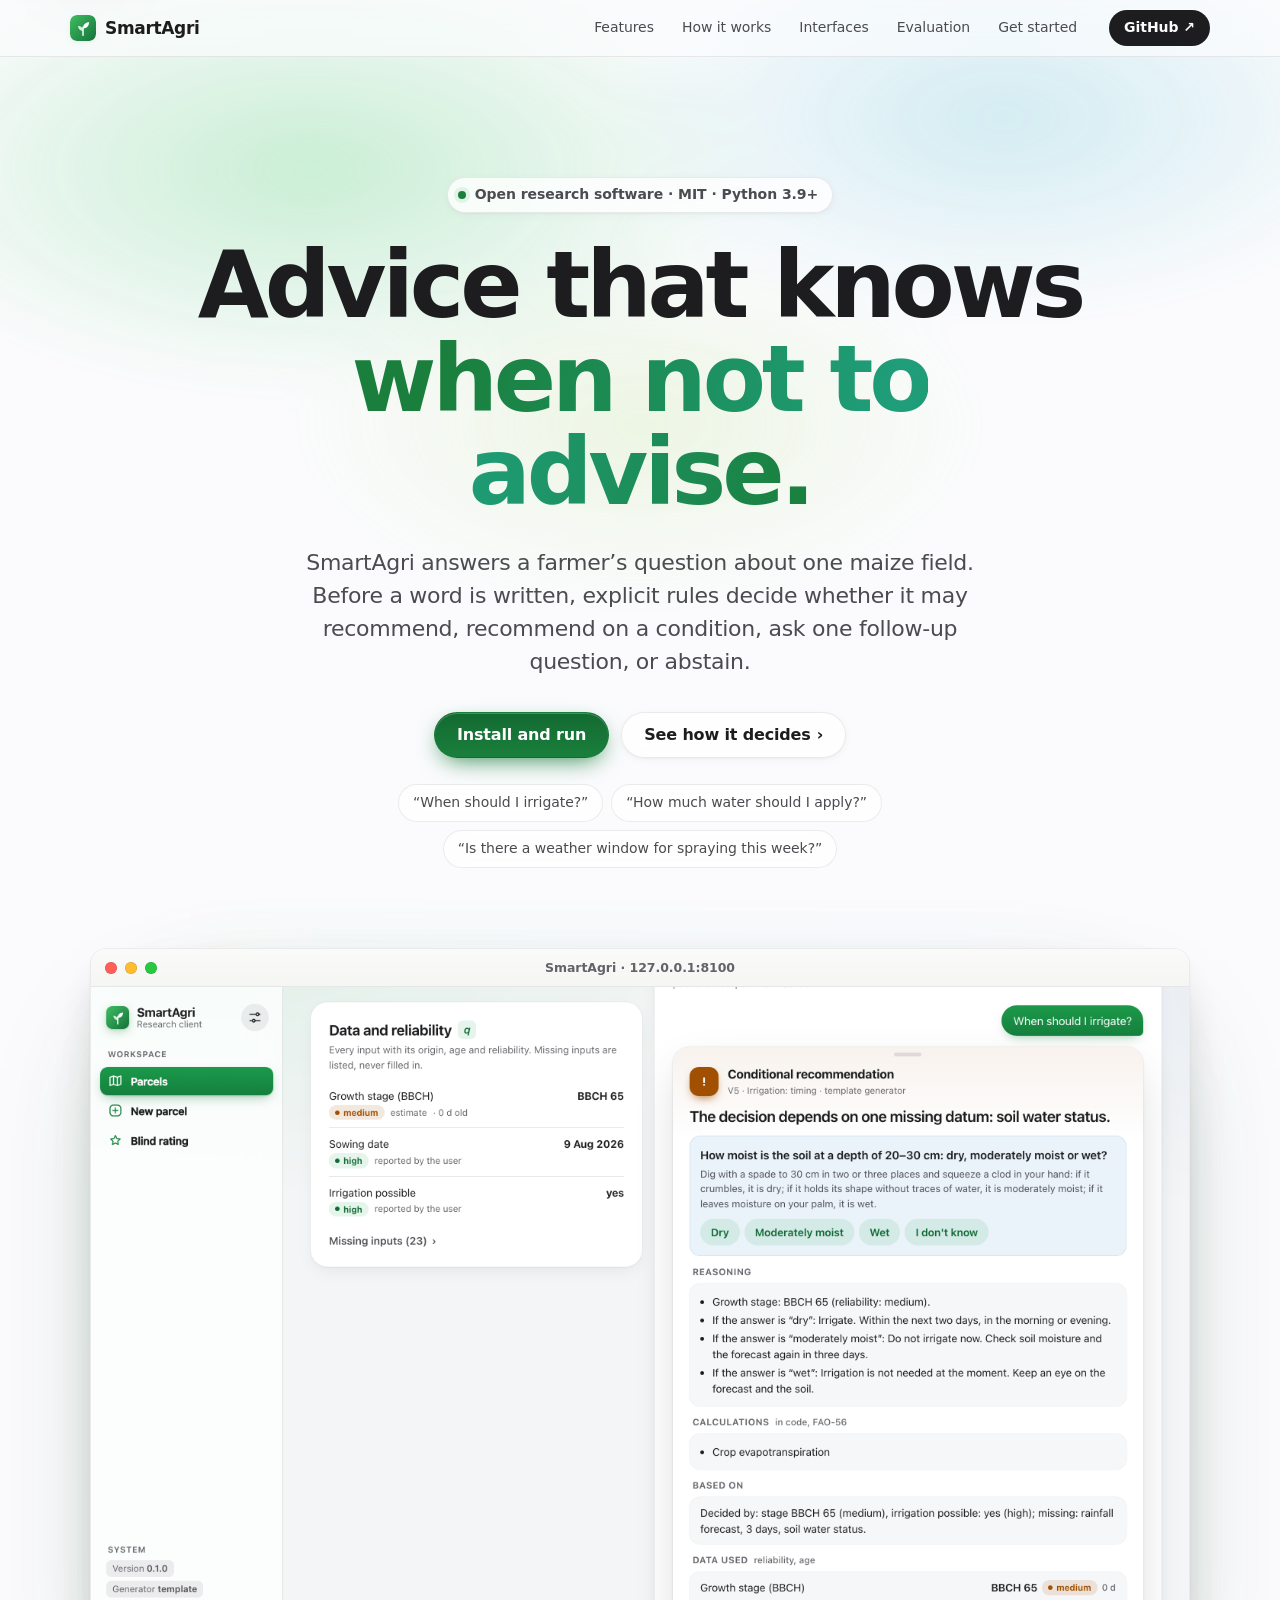
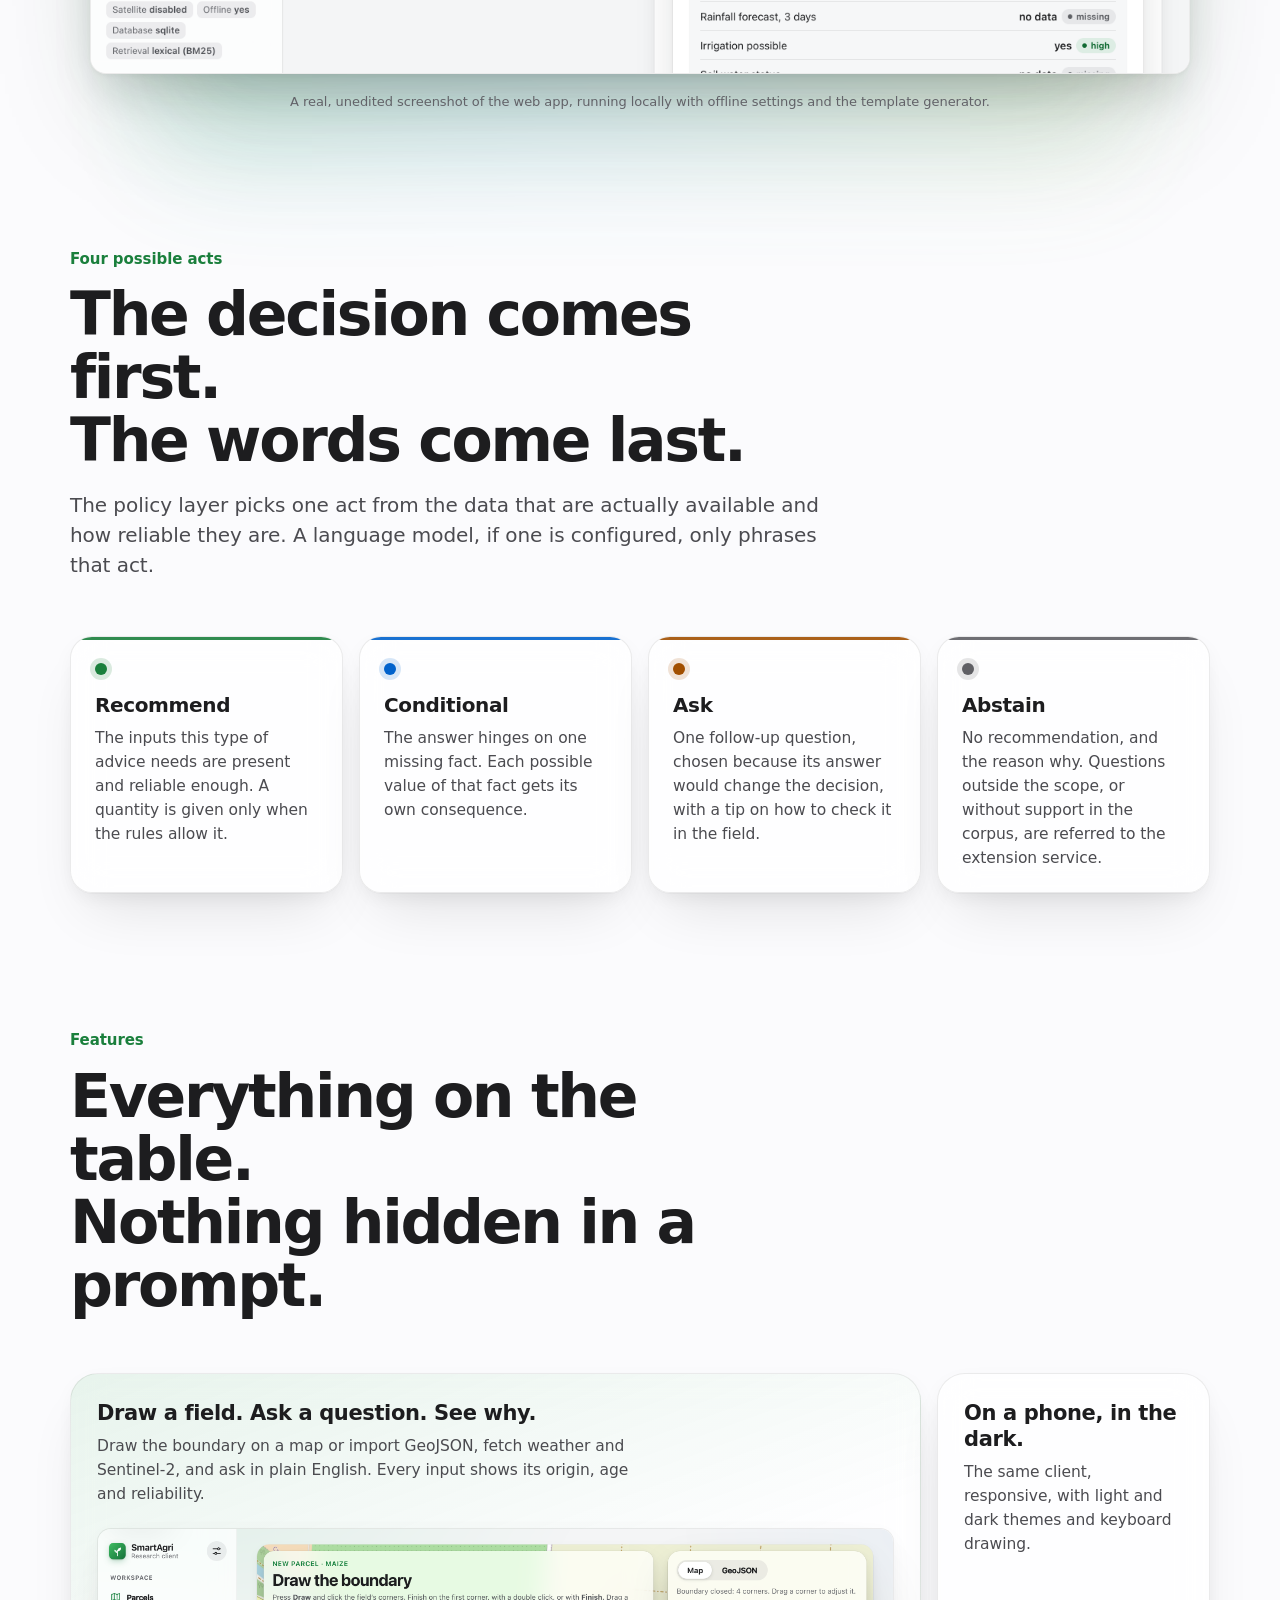
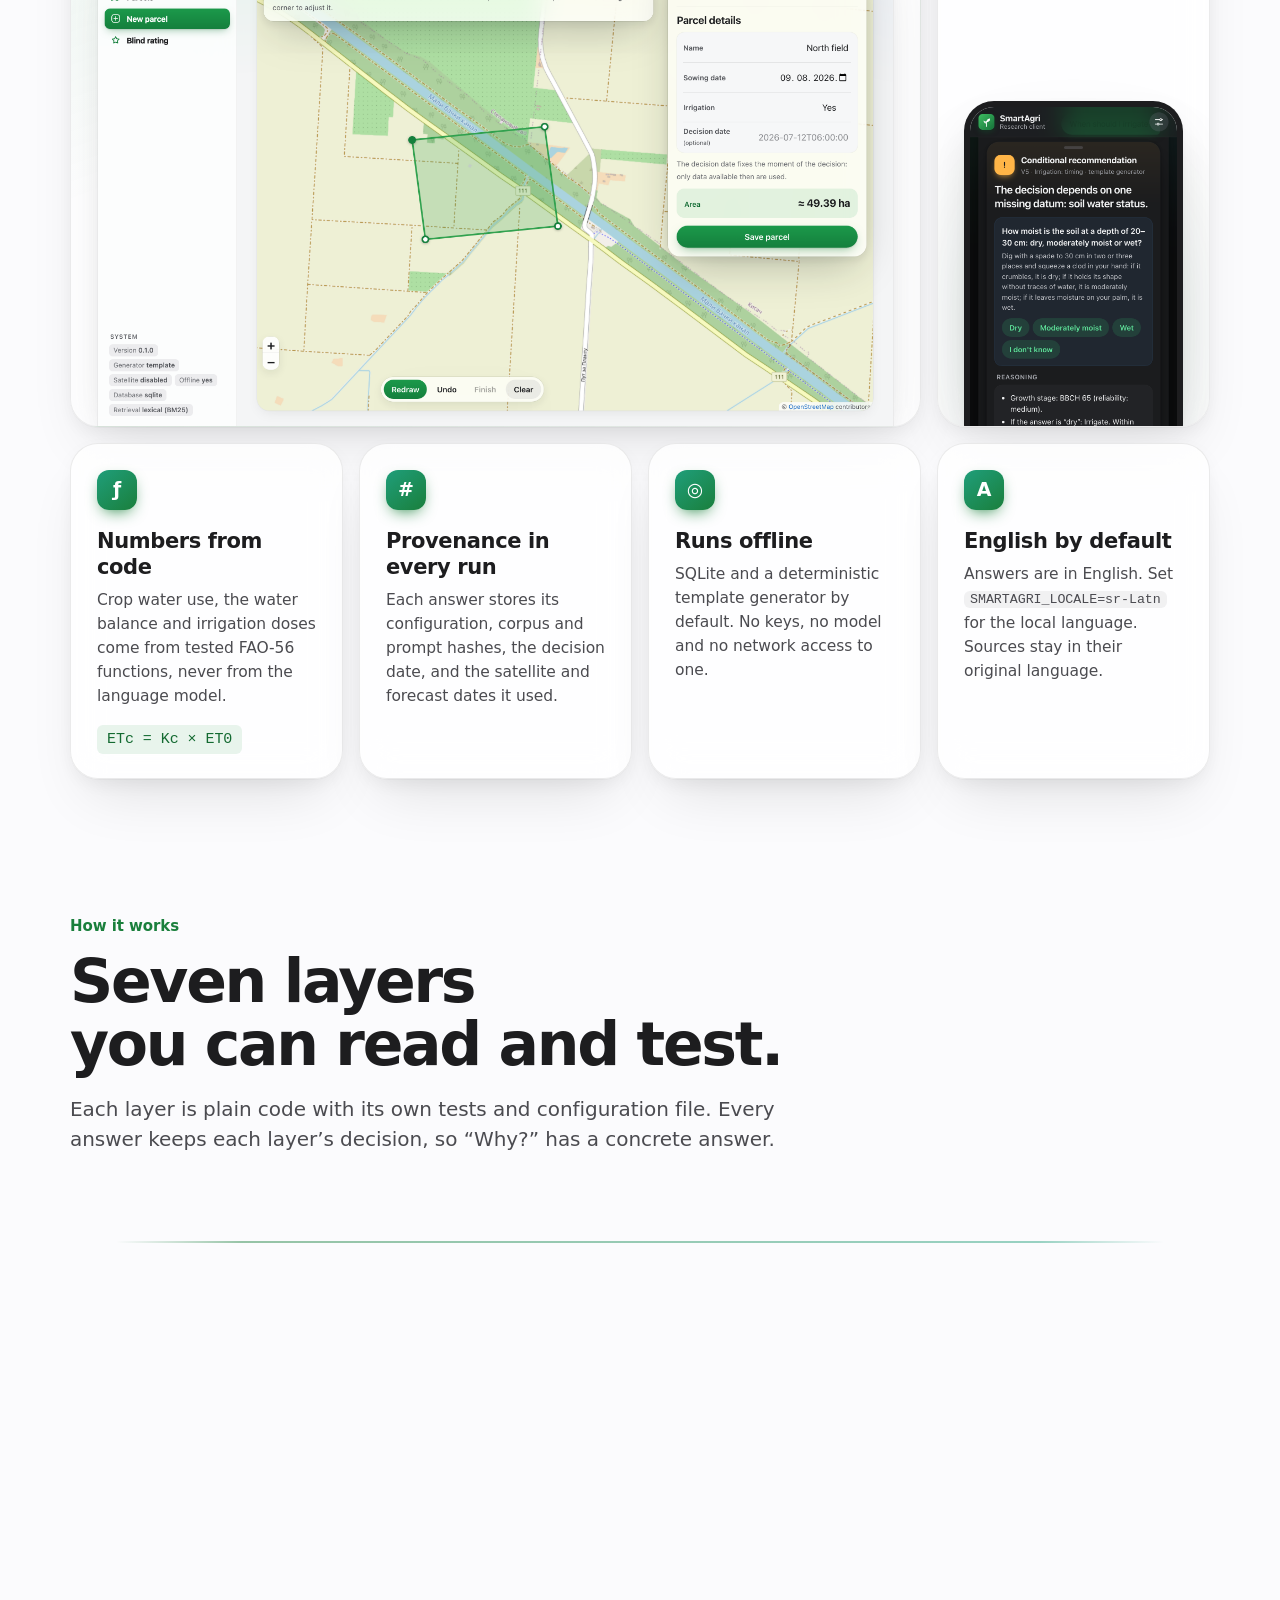
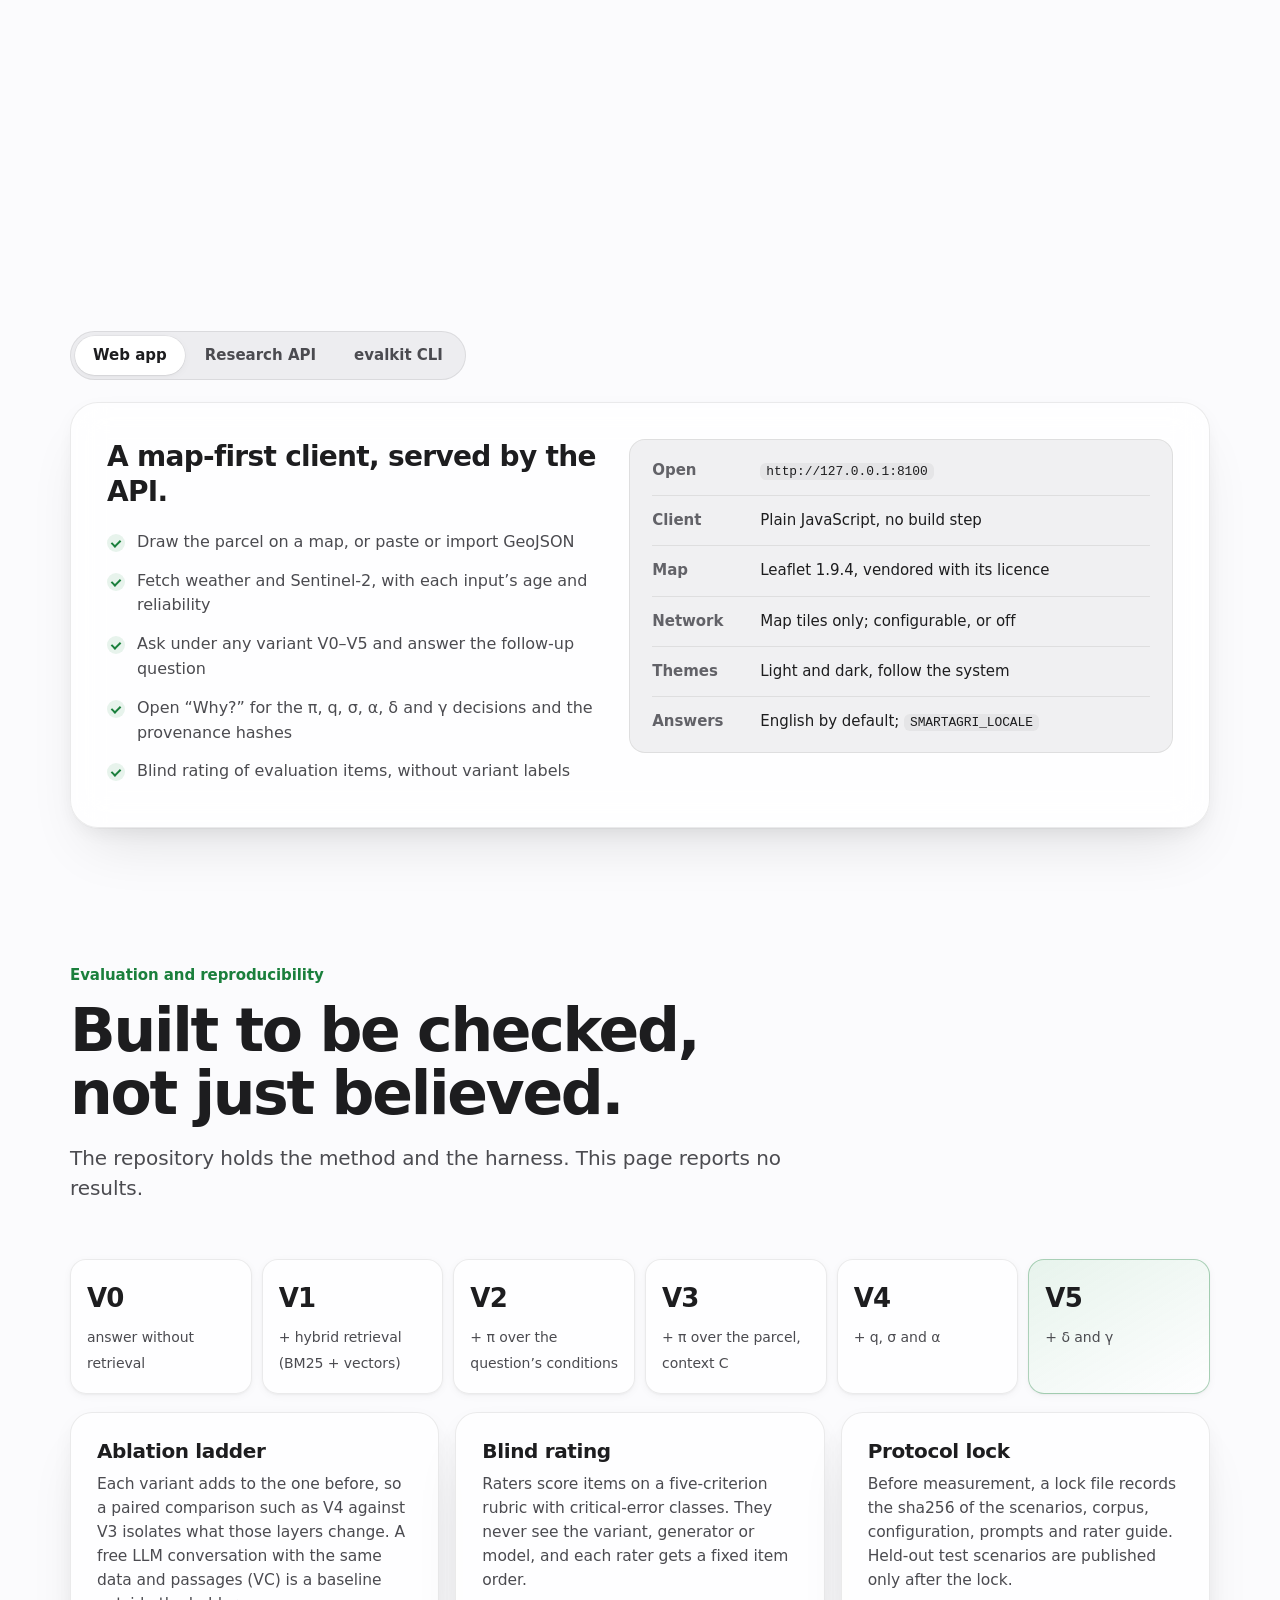
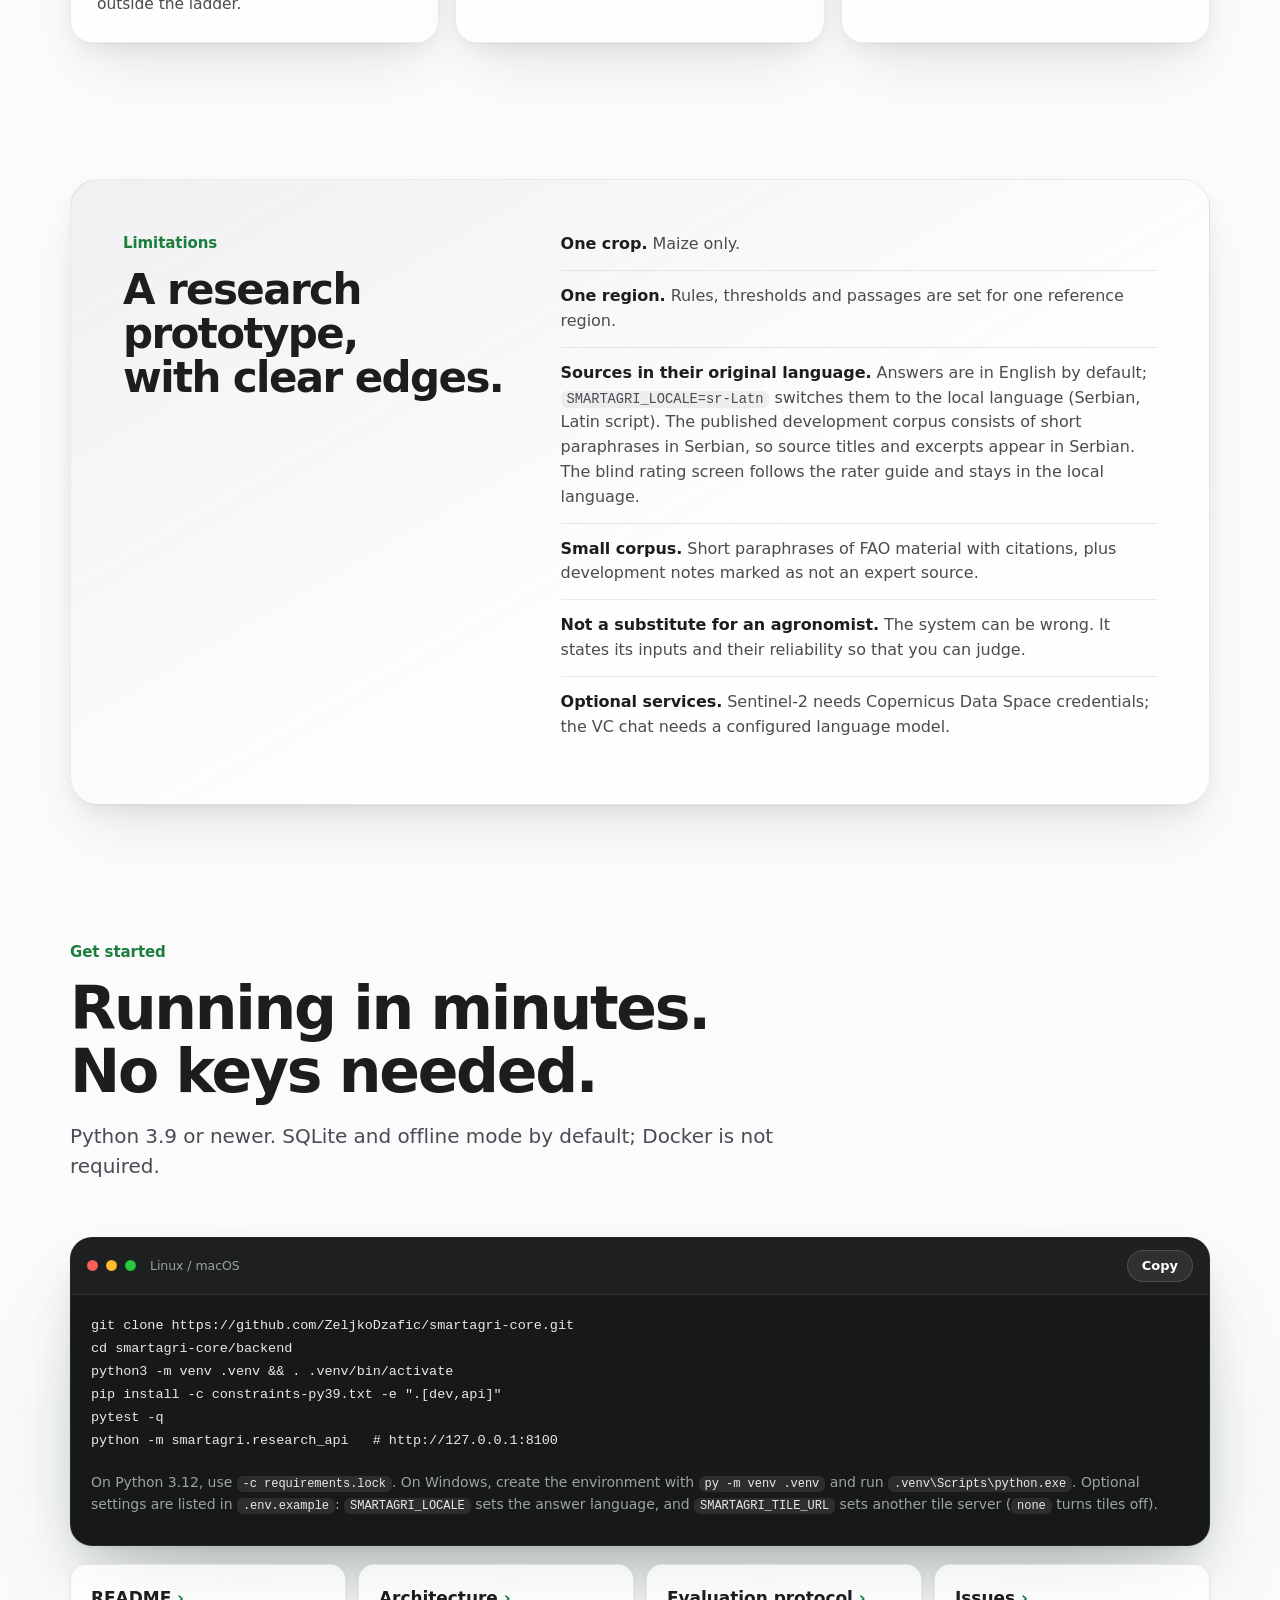
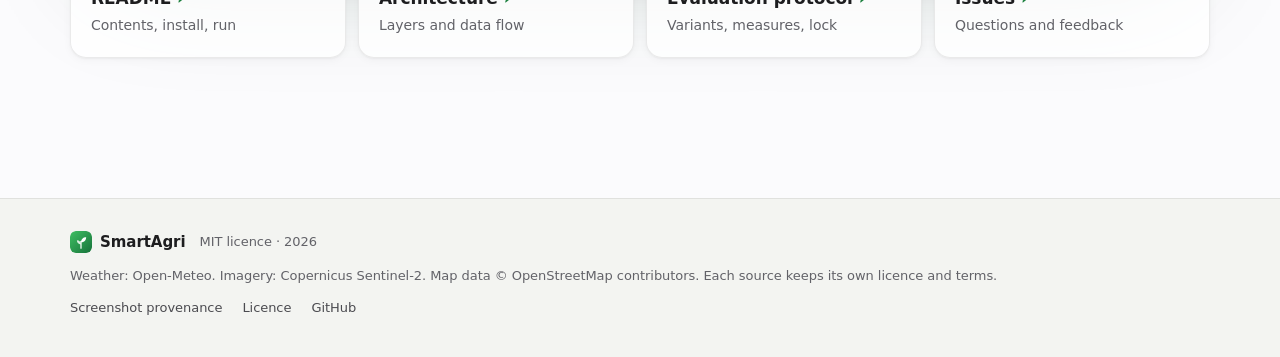
==== commit 8cf8ab27: "feat: temporary anonymous parcels in the web app, saved with an account" ====
--- a/website/index.html
+++ b/website/index.html
@@ -180,7 +180,7 @@
       <article class="panel" id="panel-api" role="tabpanel" aria-labelledby="tab-api" hidden>
         <div class="panel-copy">
           <h3>A small HTTP API for local research.</h3>
-          <p>FastAPI, no accounts, bound to 127.0.0.1 by default. The OpenAPI schema is at <code>/docs</code>.</p>
+          <p>FastAPI, bound to 127.0.0.1 and without accounts by default. The OpenAPI schema is at <code>/docs</code>. For a public server, <code>SMARTAGRI_ACCOUNTS=optional</code> adds optional email accounts: anyone can try it, and a parcel is saved once you create an account.</p>
           <ul class="checks">
             <li>Parcels and their input profile with quality q</li>
             <li>Advisory conversation under a chosen variant</li>
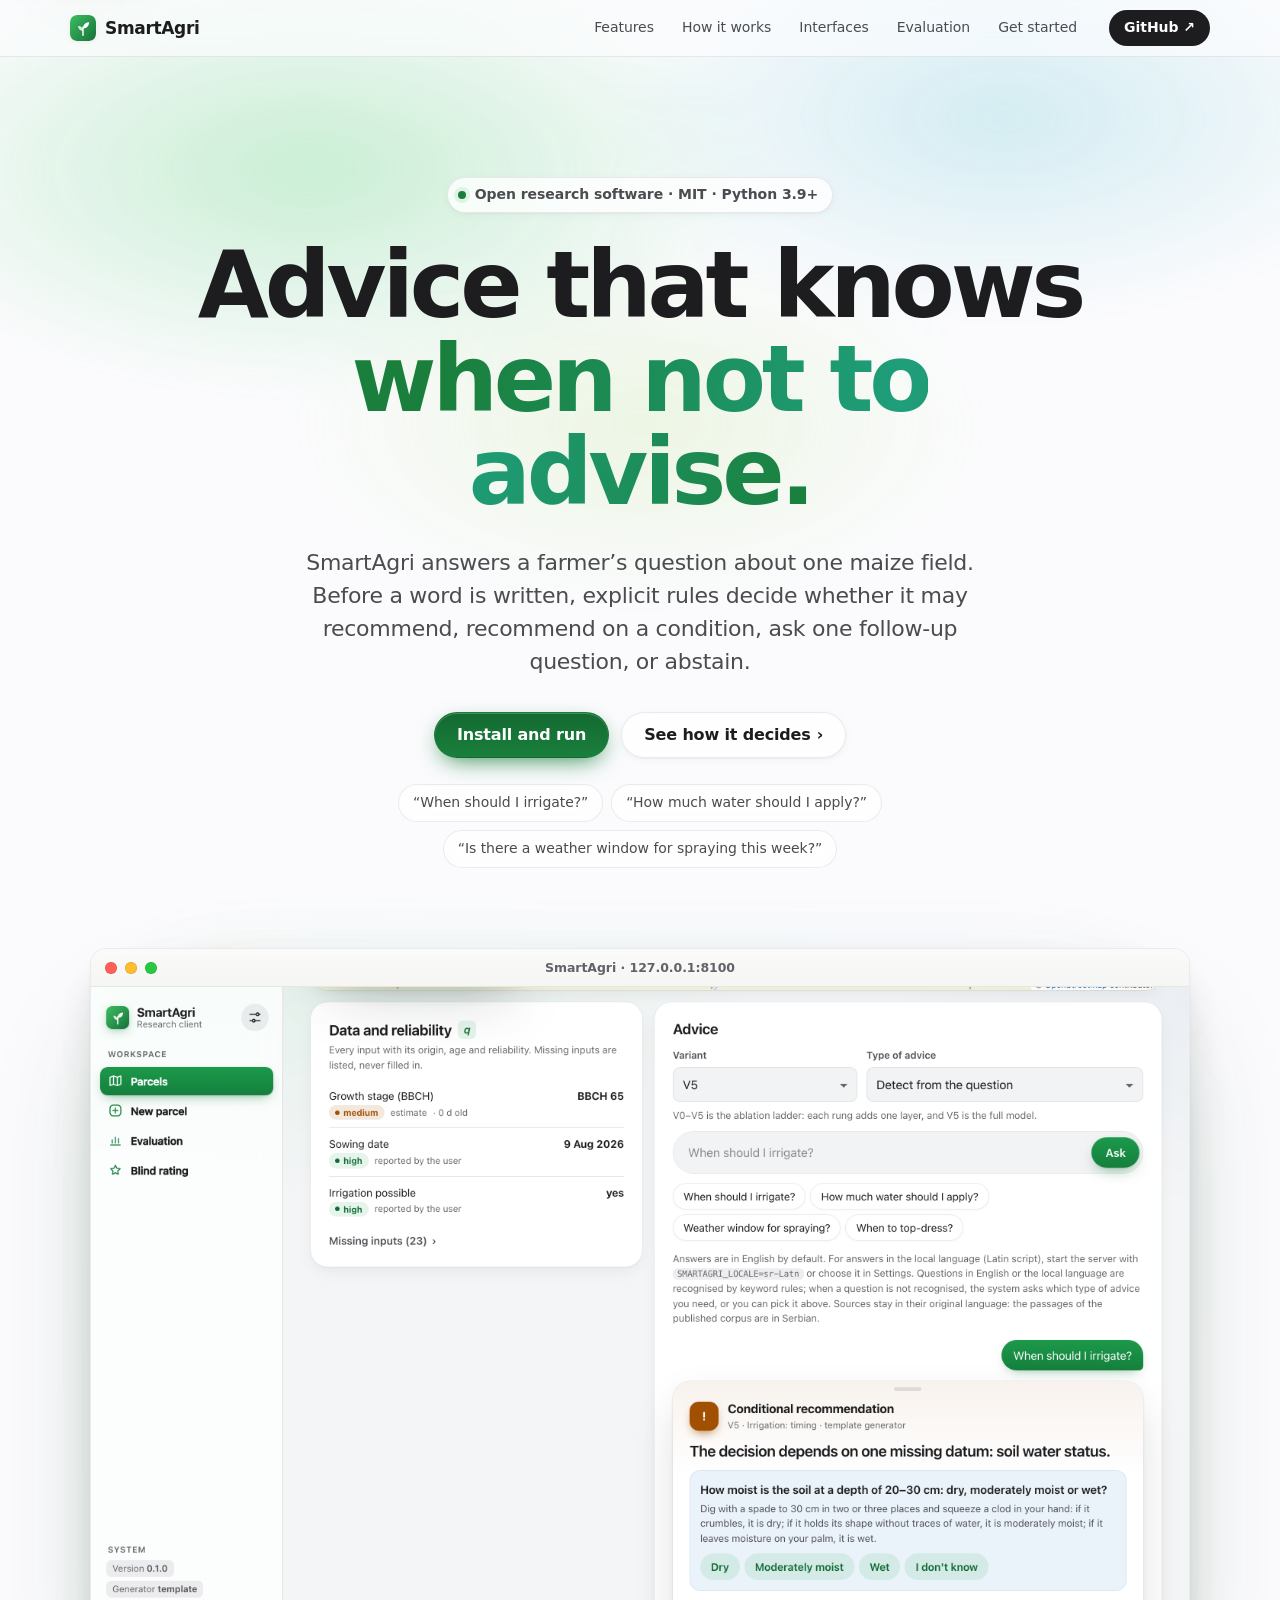
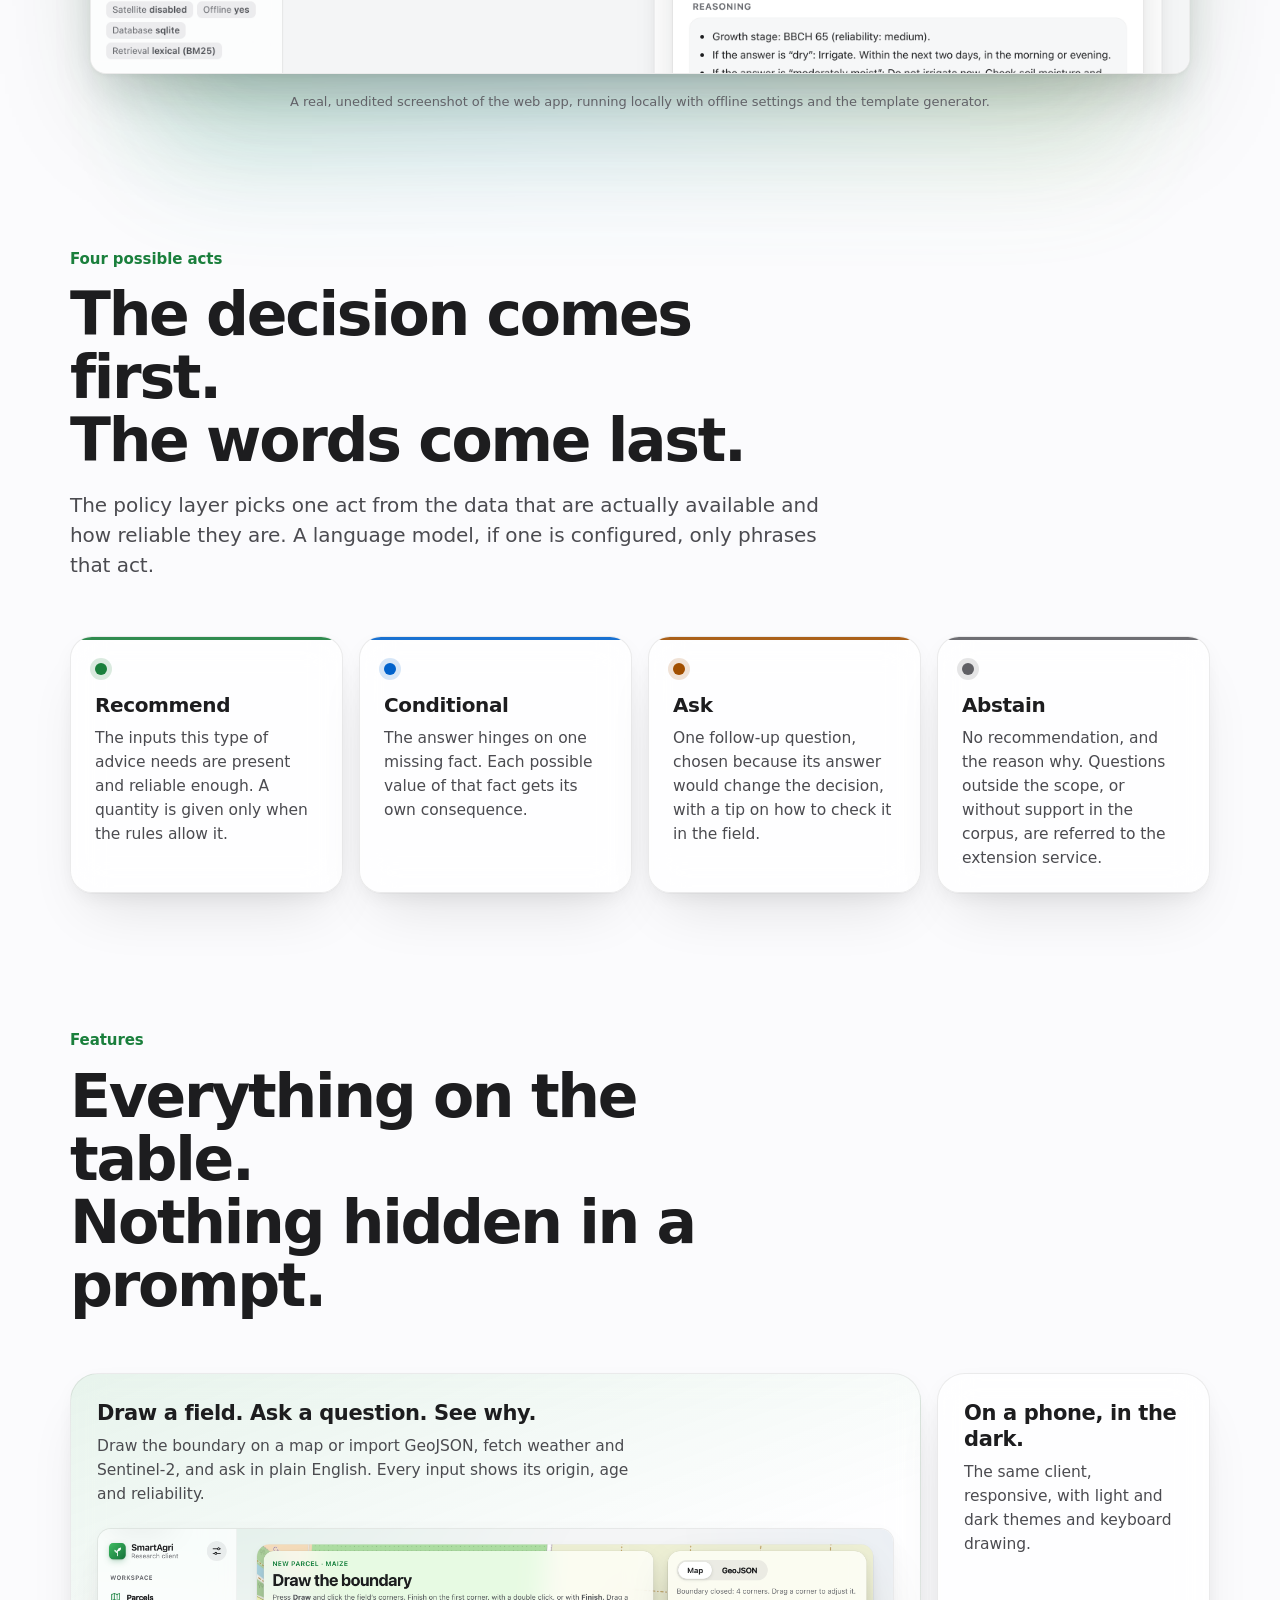
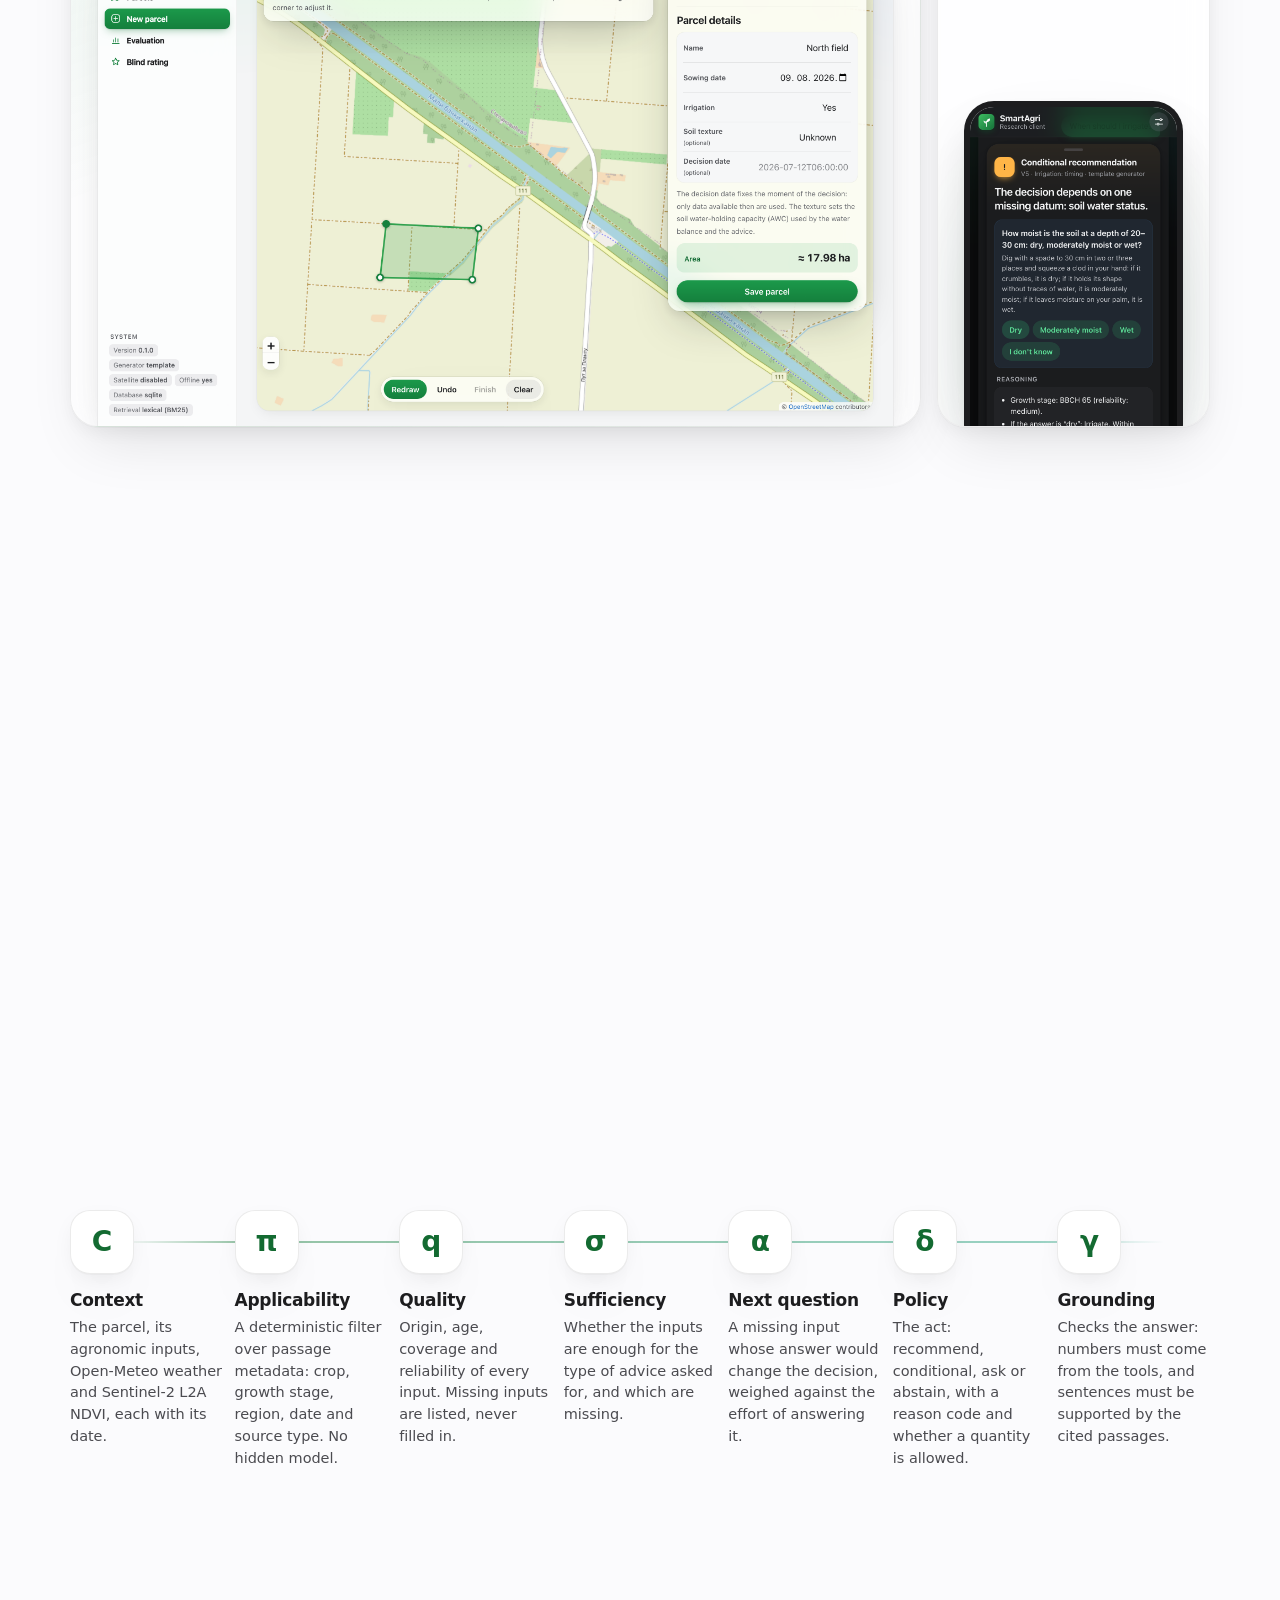
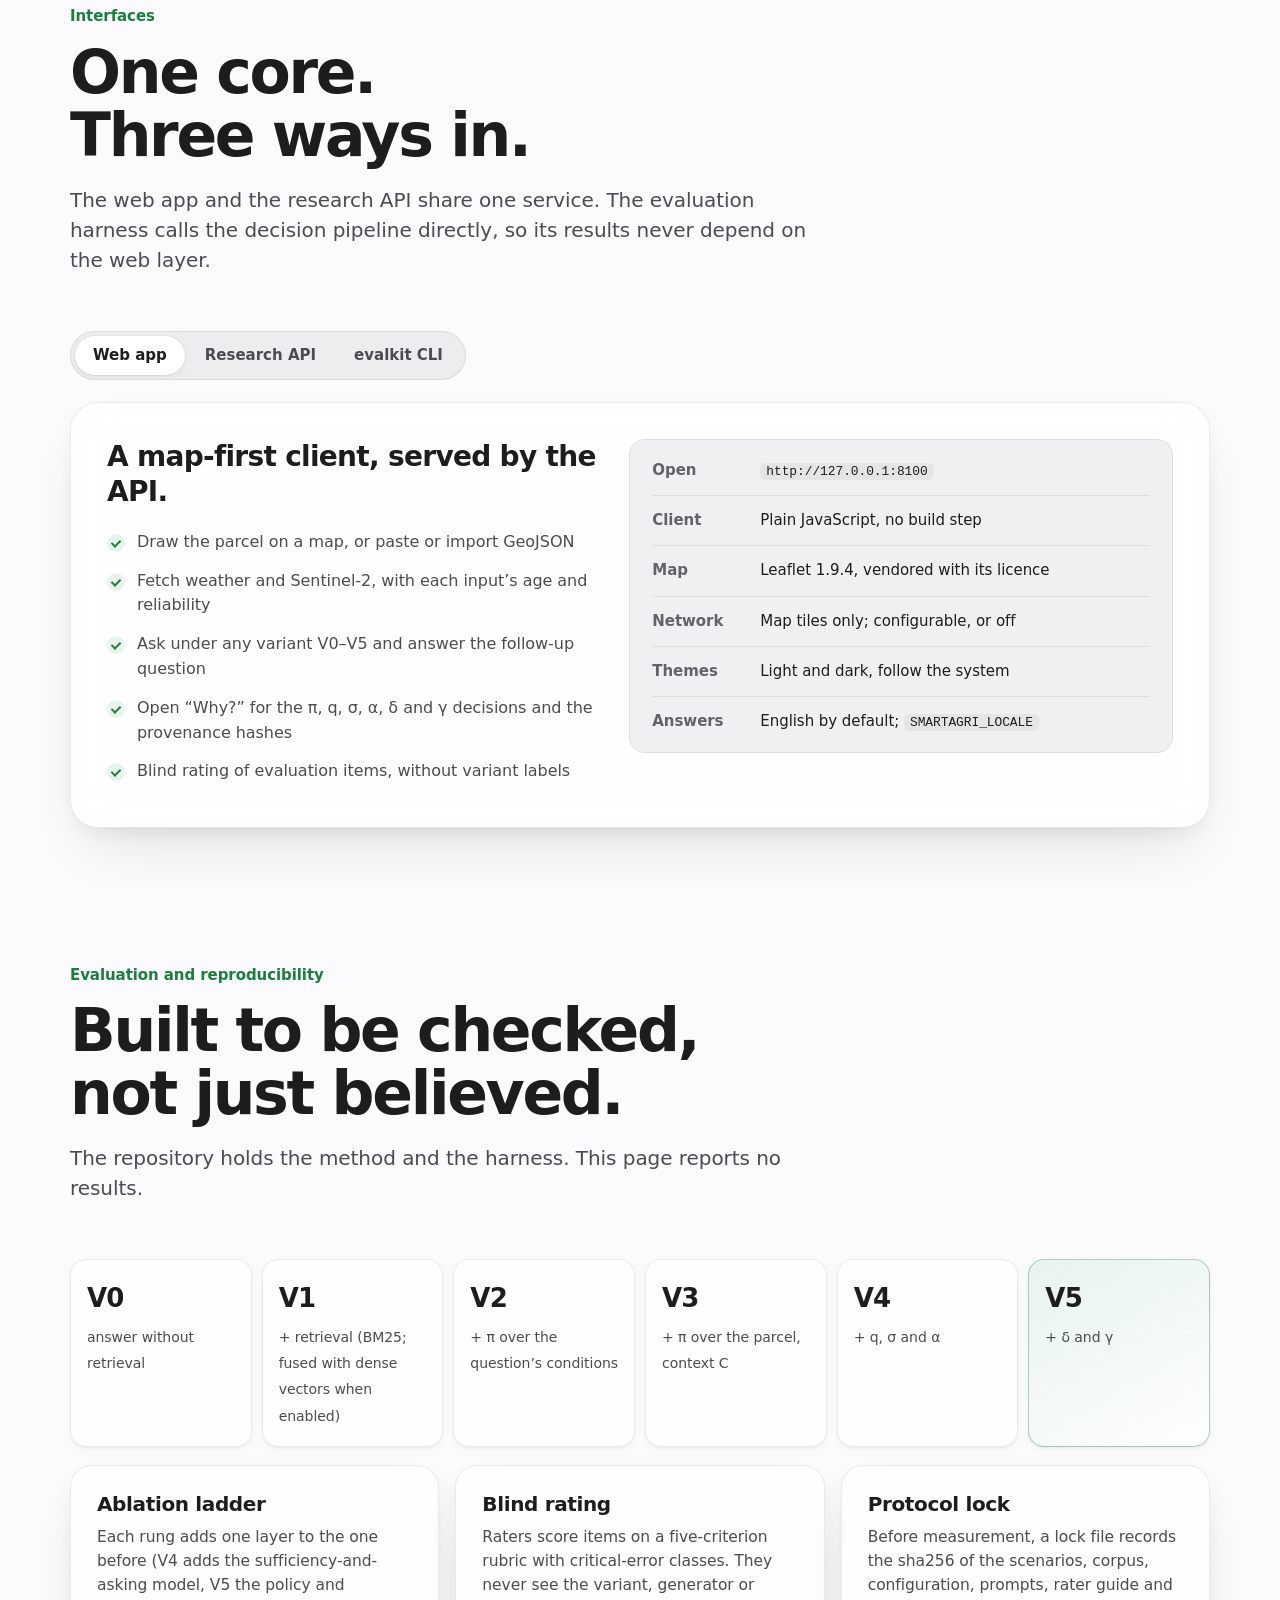
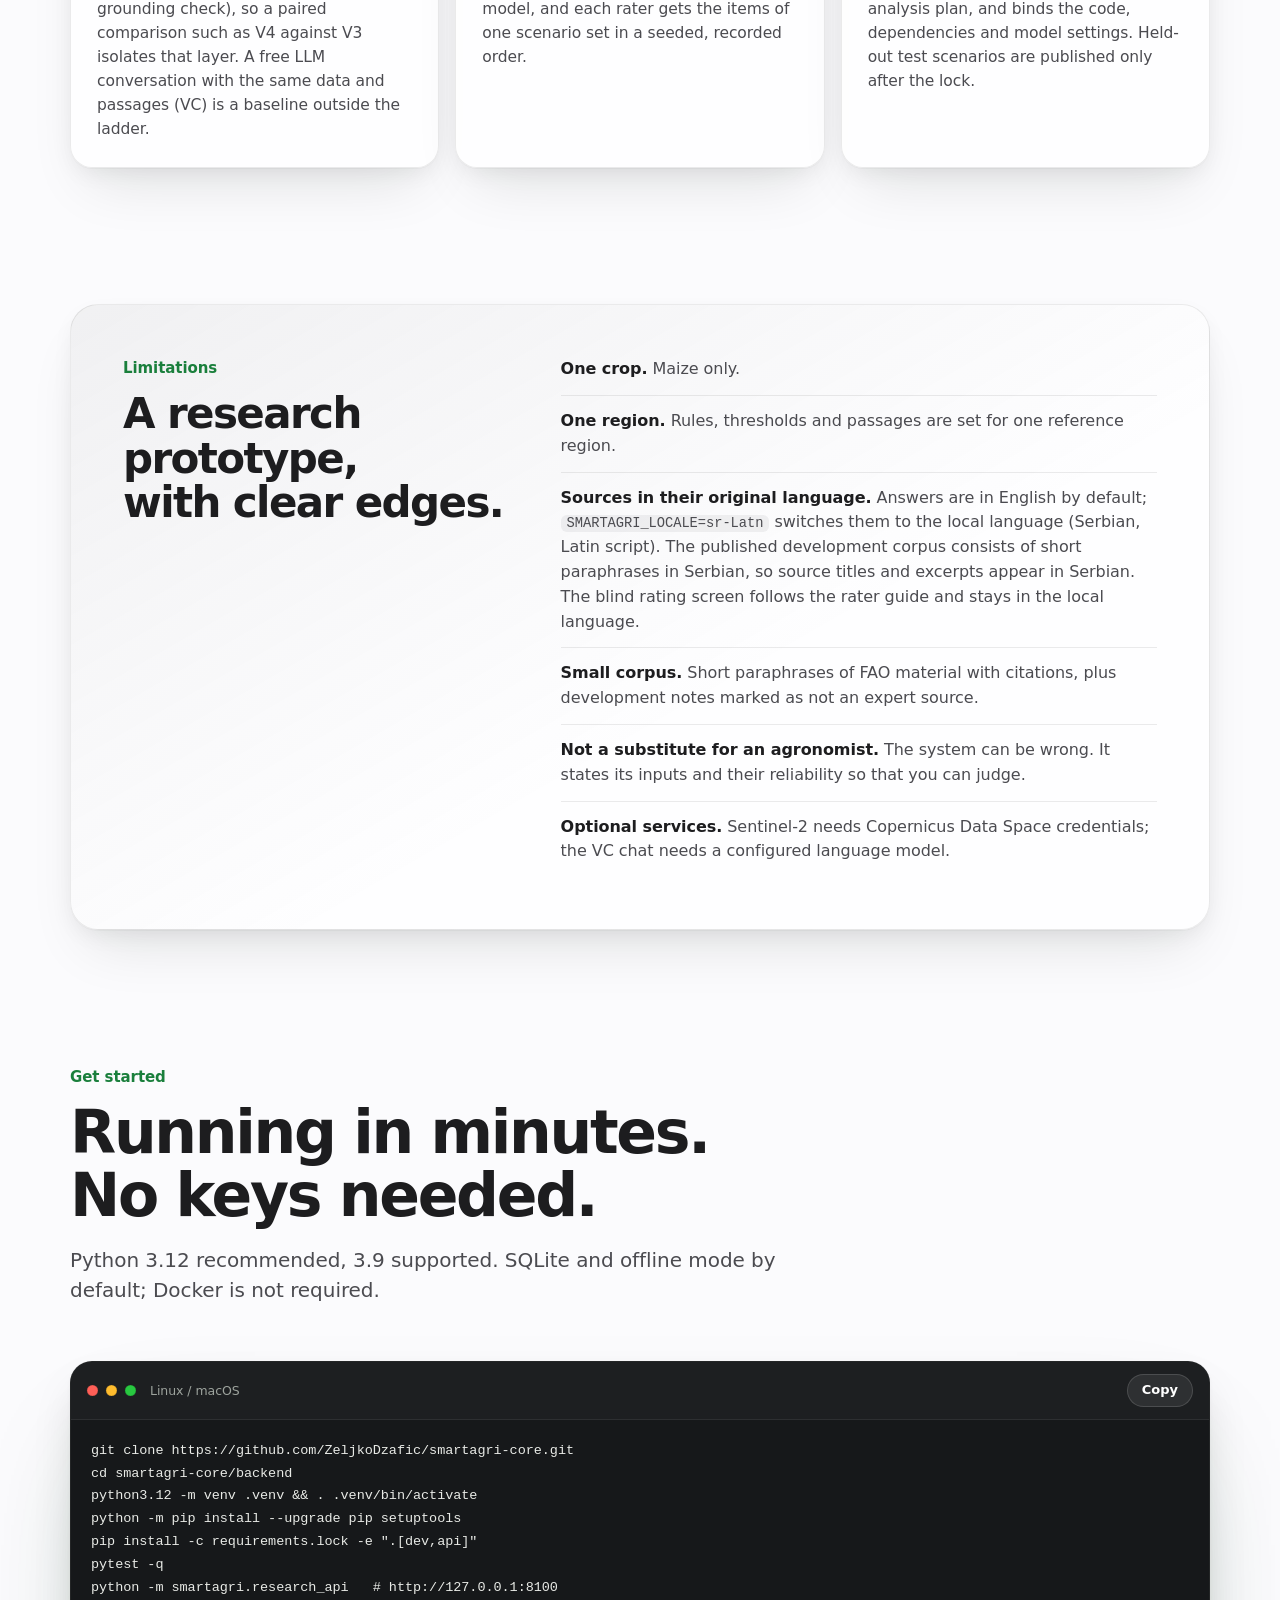
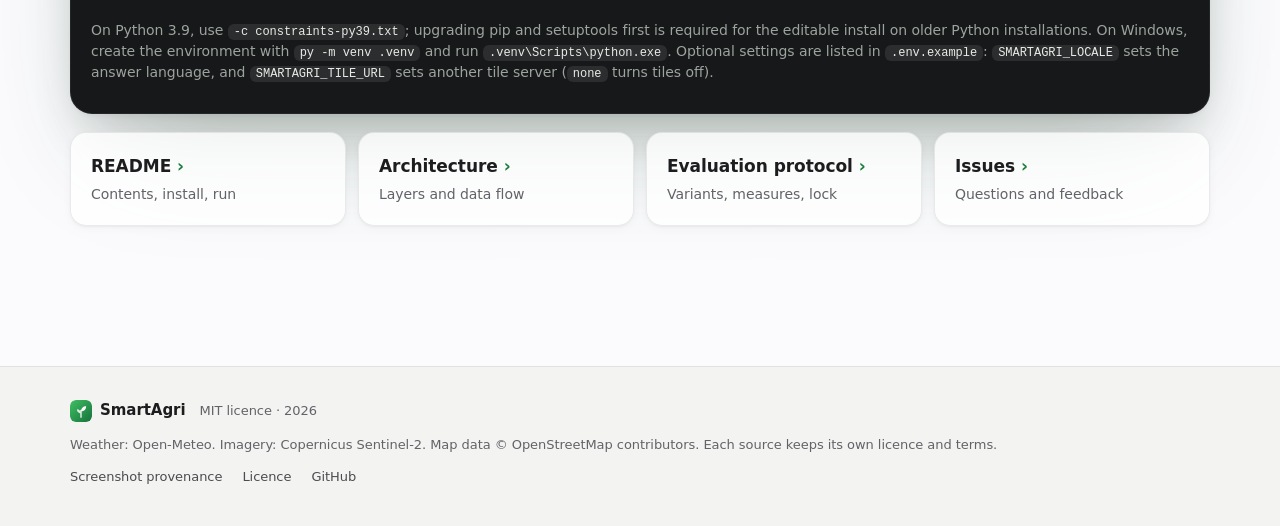
==== commit adddffa1: "feat: one layer per ladder rung, fail-loud evaluation, forecast as issued, lock binds code and envir" ====
--- a/website/index.html
+++ b/website/index.html
@@ -210,7 +210,7 @@
             <li><code>run</code> scenario sets under one or more variants</li>
             <li><code>report</code> automatic and rated measures, paired comparisons</li>
             <li><code>guard</code> n-gram leakage check between scenarios and corpus</li>
-            <li><code>lock</code> sha256 of scenarios, corpus, config, prompts and rater guide</li>
+            <li><code>lock</code> sha256 of scenarios, corpus, config, prompts, rater guide and analysis plan, plus code and environment</li>
             <li><code>export</code> and <code>sweep</code> for items, ratings and synthetic variations</li>
           </ul>
         </div>
@@ -233,16 +233,16 @@
       </div>
       <div class="ladder reveal" role="list" aria-label="Ablation ladder">
         <div role="listitem"><b>V0</b><span>answer without retrieval</span></div>
-        <div role="listitem"><b>V1</b><span>+ hybrid retrieval (BM25 + vectors)</span></div>
+        <div role="listitem"><b>V1</b><span>+ retrieval (BM25; fused with dense vectors when enabled)</span></div>
         <div role="listitem"><b>V2</b><span>+ π over the question’s conditions</span></div>
         <div role="listitem"><b>V3</b><span>+ π over the parcel, context C</span></div>
         <div role="listitem"><b>V4</b><span>+ q, σ and α</span></div>
         <div role="listitem"><b>V5</b><span>+ δ and γ</span></div>
       </div>
       <div class="feature-grid">
-        <article class="reveal"><h3>Ablation ladder</h3><p>Each variant adds to the one before, so a paired comparison such as V4 against V3 isolates what those layers change. A free LLM conversation with the same data and passages (VC) is a baseline outside the ladder.</p></article>
-        <article class="reveal"><h3>Blind rating</h3><p>Raters score items on a five-criterion rubric with critical-error classes. They never see the variant, generator or model, and each rater gets a fixed item order.</p></article>
-        <article class="reveal"><h3>Protocol lock</h3><p>Before measurement, a lock file records the sha256 of the scenarios, corpus, configuration, prompts and rater guide. Held-out test scenarios are published only after the lock.</p></article>
+        <article class="reveal"><h3>Ablation ladder</h3><p>Each rung adds one layer to the one before (V4 adds the sufficiency-and-asking model, V5 the policy and grounding check), so a paired comparison such as V4 against V3 isolates that layer. A free LLM conversation with the same data and passages (VC) is a baseline outside the ladder.</p></article>
+        <article class="reveal"><h3>Blind rating</h3><p>Raters score items on a five-criterion rubric with critical-error classes. They never see the variant, generator or model, and each rater gets the items of one scenario set in a seeded, recorded order.</p></article>
+        <article class="reveal"><h3>Protocol lock</h3><p>Before measurement, a lock file records the sha256 of the scenarios, corpus, configuration, prompts, rater guide and analysis plan, and binds the code, dependencies and model settings. Held-out test scenarios are published only after the lock.</p></article>
       </div>
     </section>
 
@@ -267,18 +267,19 @@
       <div class="section-head reveal">
         <p class="eyebrow">Get started</p>
         <h2 id="start-title">Running in minutes.<br>No keys needed.</h2>
-        <p>Python 3.9 or newer. SQLite and offline mode by default; Docker is not required.</p>
+        <p>Python 3.12 recommended, 3.9 supported. SQLite and offline mode by default; Docker is not required.</p>
       </div>
       <div class="install-card reveal">
         <div class="code-head"><span class="lights" aria-hidden="true"><i></i><i></i><i></i></span><span>Linux / macOS</span><button id="copy-install" class="copy-button" type="button">Copy</button></div>
 <pre id="install-command"><code>git clone https://github.com/ZeljkoDzafic/smartagri-core.git
 cd smartagri-core/backend
-python3 -m venv .venv &amp;&amp; . .venv/bin/activate
-pip install -c constraints-py39.txt -e ".[dev,api]"
+python3.12 -m venv .venv &amp;&amp; . .venv/bin/activate
+python -m pip install --upgrade pip setuptools
+pip install -c requirements.lock -e ".[dev,api]"
 pytest -q
 python -m smartagri.research_api   # http://127.0.0.1:8100</code></pre>
         <div class="install-notes">
-          <p class="small">On Python 3.12, use <code>-c requirements.lock</code>. On Windows, create the environment with <code>py -m venv .venv</code> and run <code>.venv\Scripts\python.exe</code>. Optional settings are listed in <code>.env.example</code>: <code>SMARTAGRI_LOCALE</code> sets the answer language, and <code>SMARTAGRI_TILE_URL</code> sets another tile server (<code>none</code> turns tiles off).</p>
+          <p class="small">On Python 3.9, use <code>-c constraints-py39.txt</code>; upgrading pip and setuptools first is required for the editable install on older Python installations. On Windows, create the environment with <code>py -m venv .venv</code> and run <code>.venv\Scripts\python.exe</code>. Optional settings are listed in <code>.env.example</code>: <code>SMARTAGRI_LOCALE</code> sets the answer language, and <code>SMARTAGRI_TILE_URL</code> sets another tile server (<code>none</code> turns tiles off).</p>
           <p id="copy-status" class="small" role="status" aria-live="polite"></p>
         </div>
       </div>
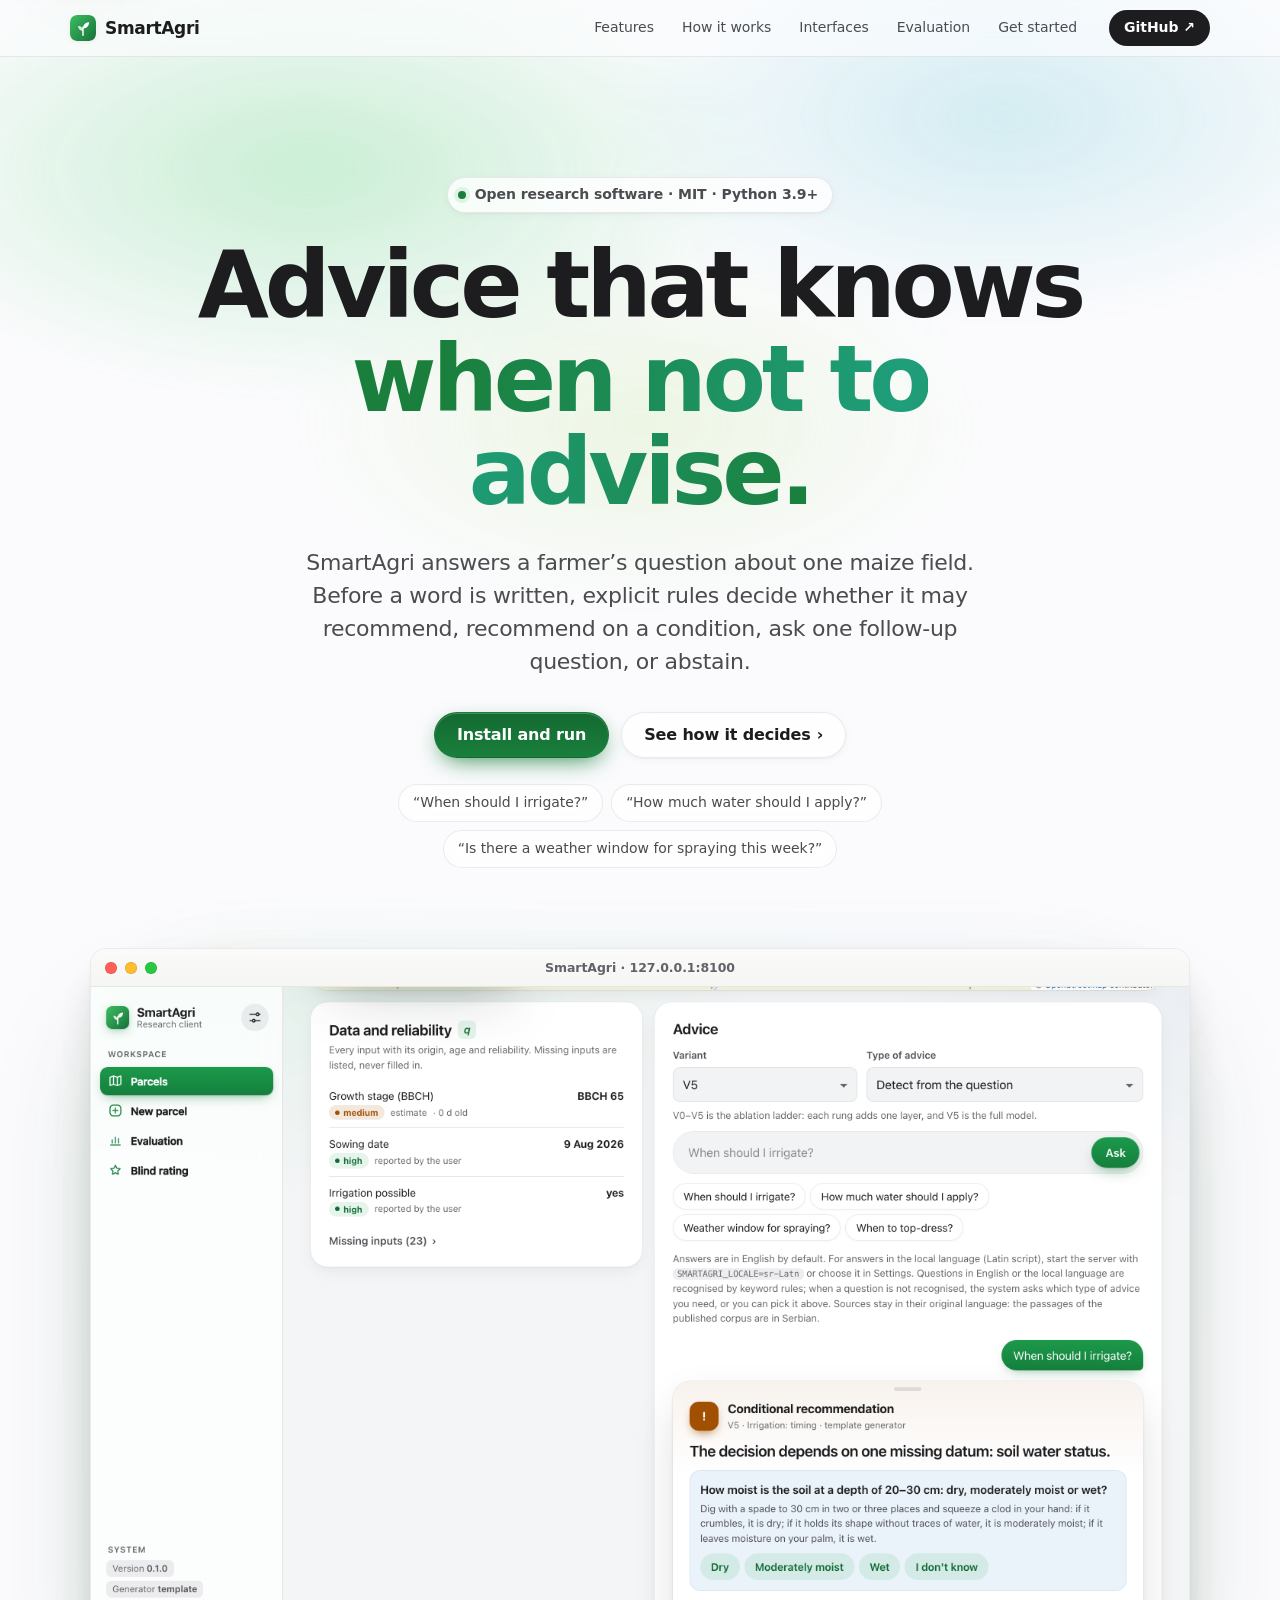
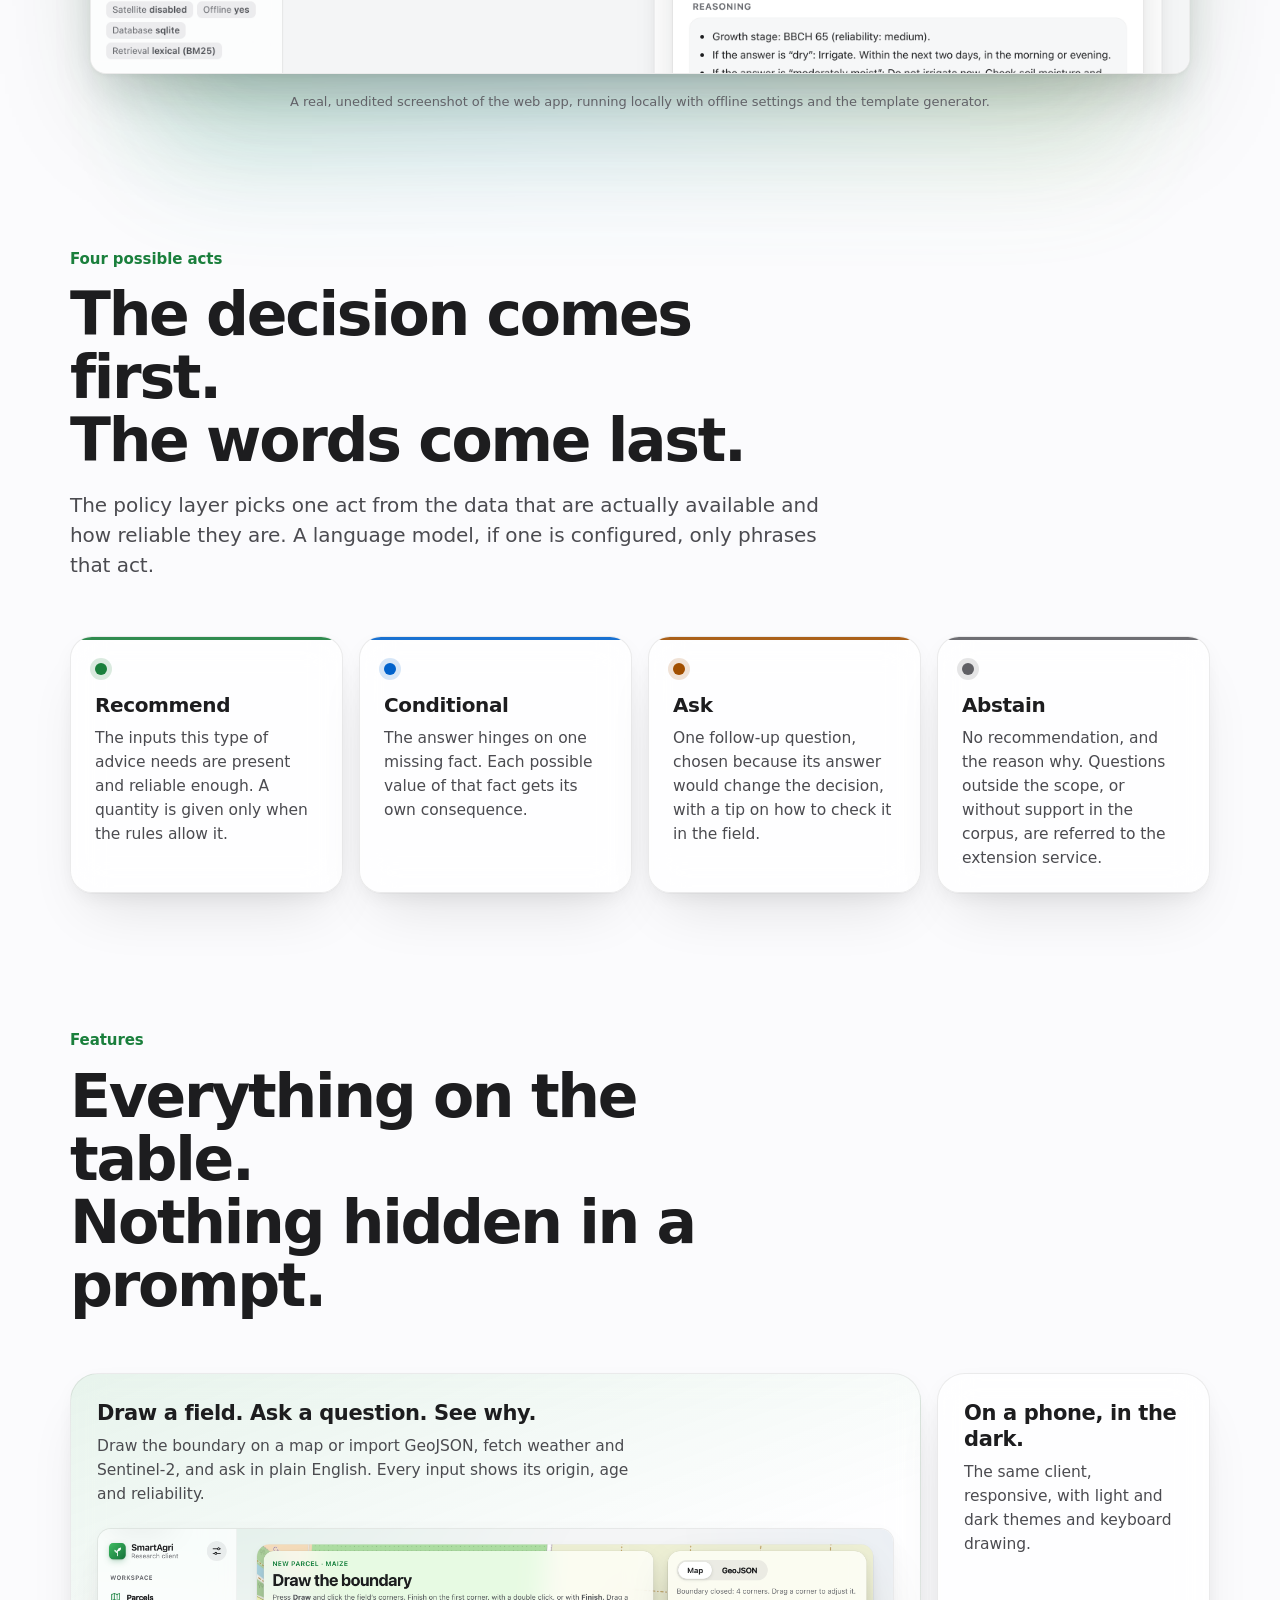
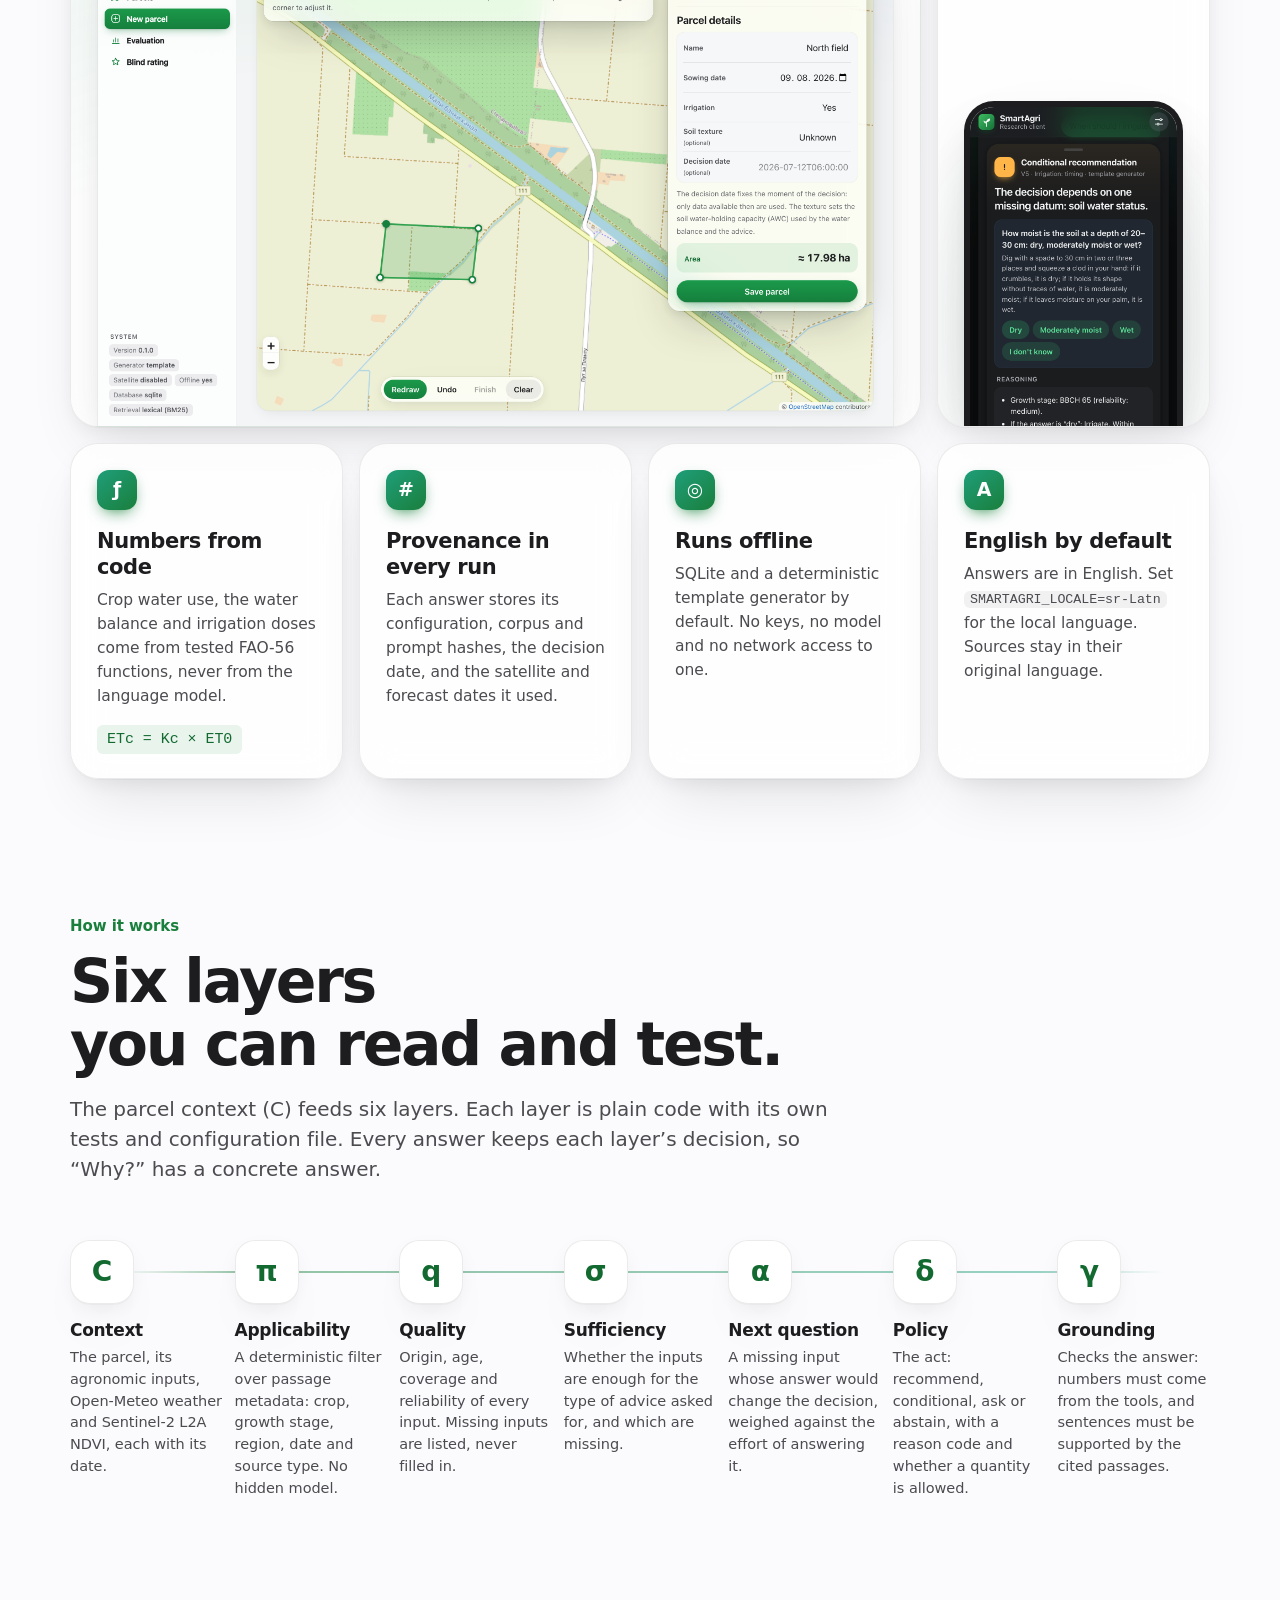
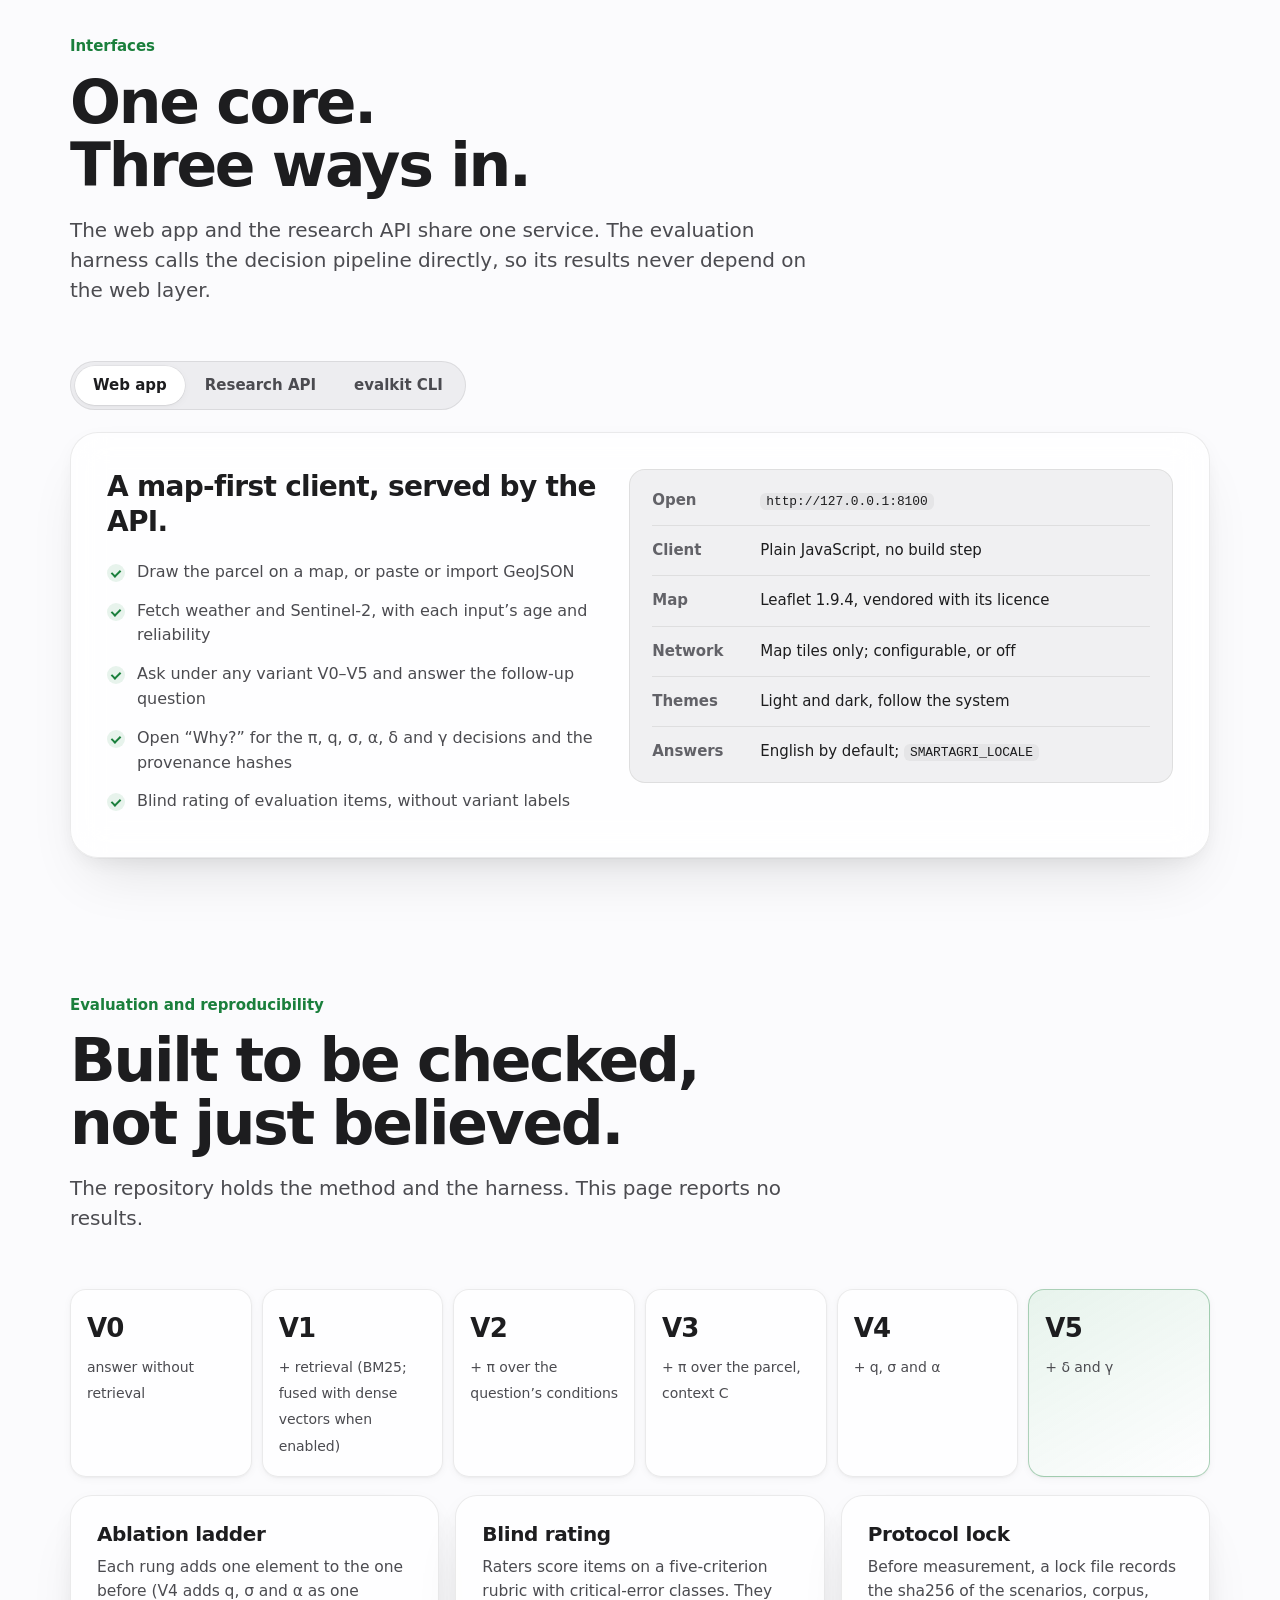
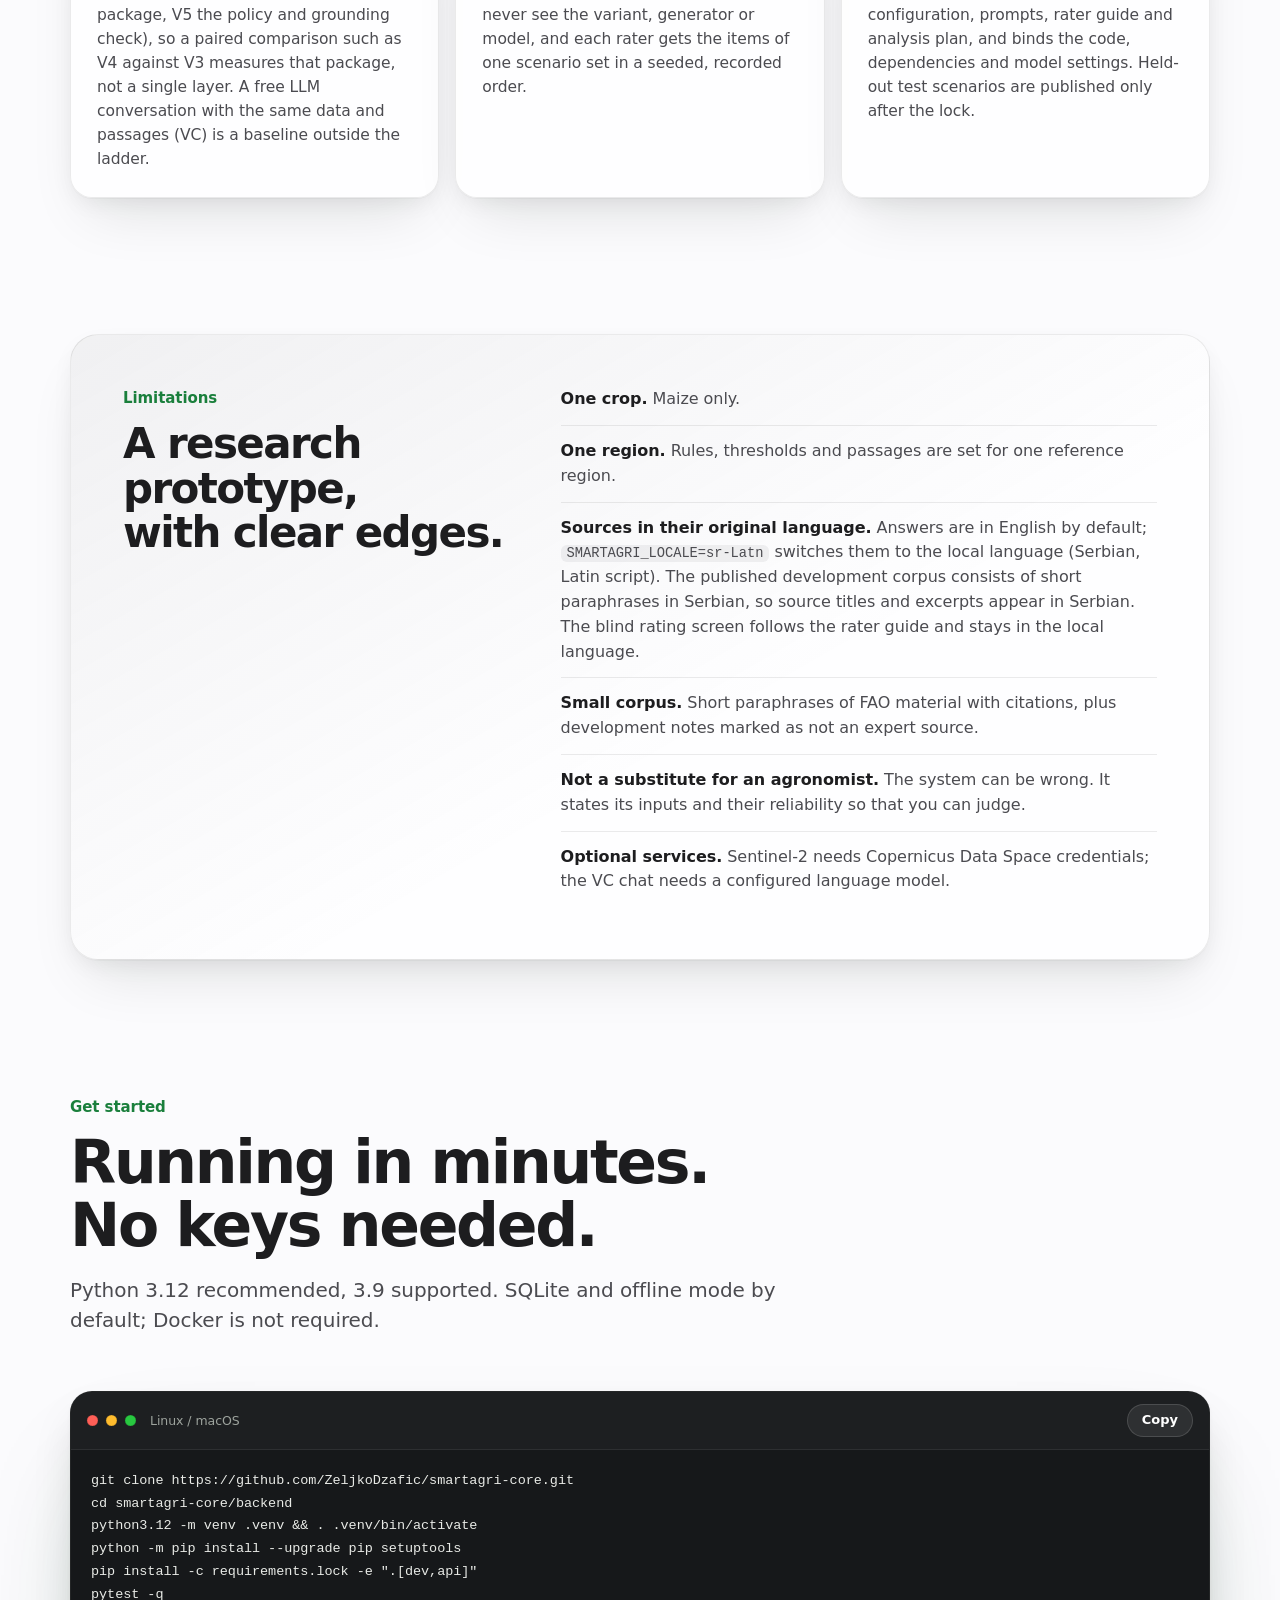
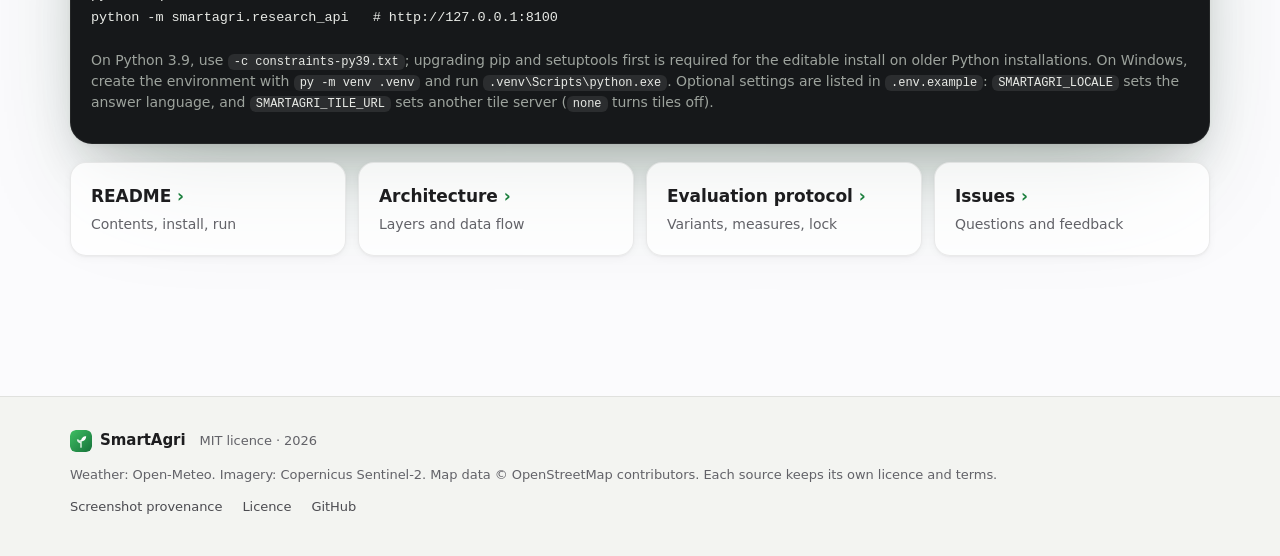
==== commit 0064fb30: "docs: describe the analysis plan, the ladder and the licence on their own terms - config/variants.ya" ====
--- a/website/index.html
+++ b/website/index.html
@@ -128,8 +128,8 @@
     <section class="how section" id="how" aria-labelledby="how-title">
       <div class="section-head reveal">
         <p class="eyebrow">How it works</p>
-        <h2 id="how-title">Seven layers<br>you can read and test.</h2>
-        <p>Each layer is plain code with its own tests and configuration file. Every answer keeps each layer’s decision, so “Why?” has a concrete answer.</p>
+        <h2 id="how-title">Six layers<br>you can read and test.</h2>
+        <p>The parcel context (C) feeds six layers. Each layer is plain code with its own tests and configuration file. Every answer keeps each layer’s decision, so “Why?” has a concrete answer.</p>
       </div>
       <ol class="flow">
         <li class="reveal"><span class="sym">C</span><div><h3>Context</h3><p>The parcel, its agronomic inputs, Open-Meteo weather and Sentinel-2 L2A NDVI, each with its date.</p></div></li>
@@ -240,7 +240,7 @@
         <div role="listitem"><b>V5</b><span>+ δ and γ</span></div>
       </div>
       <div class="feature-grid">
-        <article class="reveal"><h3>Ablation ladder</h3><p>Each rung adds one layer to the one before (V4 adds the sufficiency-and-asking model, V5 the policy and grounding check), so a paired comparison such as V4 against V3 isolates that layer. A free LLM conversation with the same data and passages (VC) is a baseline outside the ladder.</p></article>
+        <article class="reveal"><h3>Ablation ladder</h3><p>Each rung adds one element to the one before (V4 adds q, σ and α as one package, V5 the policy and grounding check), so a paired comparison such as V4 against V3 measures that package, not a single layer. A free LLM conversation with the same data and passages (VC) is a baseline outside the ladder.</p></article>
         <article class="reveal"><h3>Blind rating</h3><p>Raters score items on a five-criterion rubric with critical-error classes. They never see the variant, generator or model, and each rater gets the items of one scenario set in a seeded, recorded order.</p></article>
         <article class="reveal"><h3>Protocol lock</h3><p>Before measurement, a lock file records the sha256 of the scenarios, corpus, configuration, prompts, rater guide and analysis plan, and binds the code, dependencies and model settings. Held-out test scenarios are published only after the lock.</p></article>
       </div>
